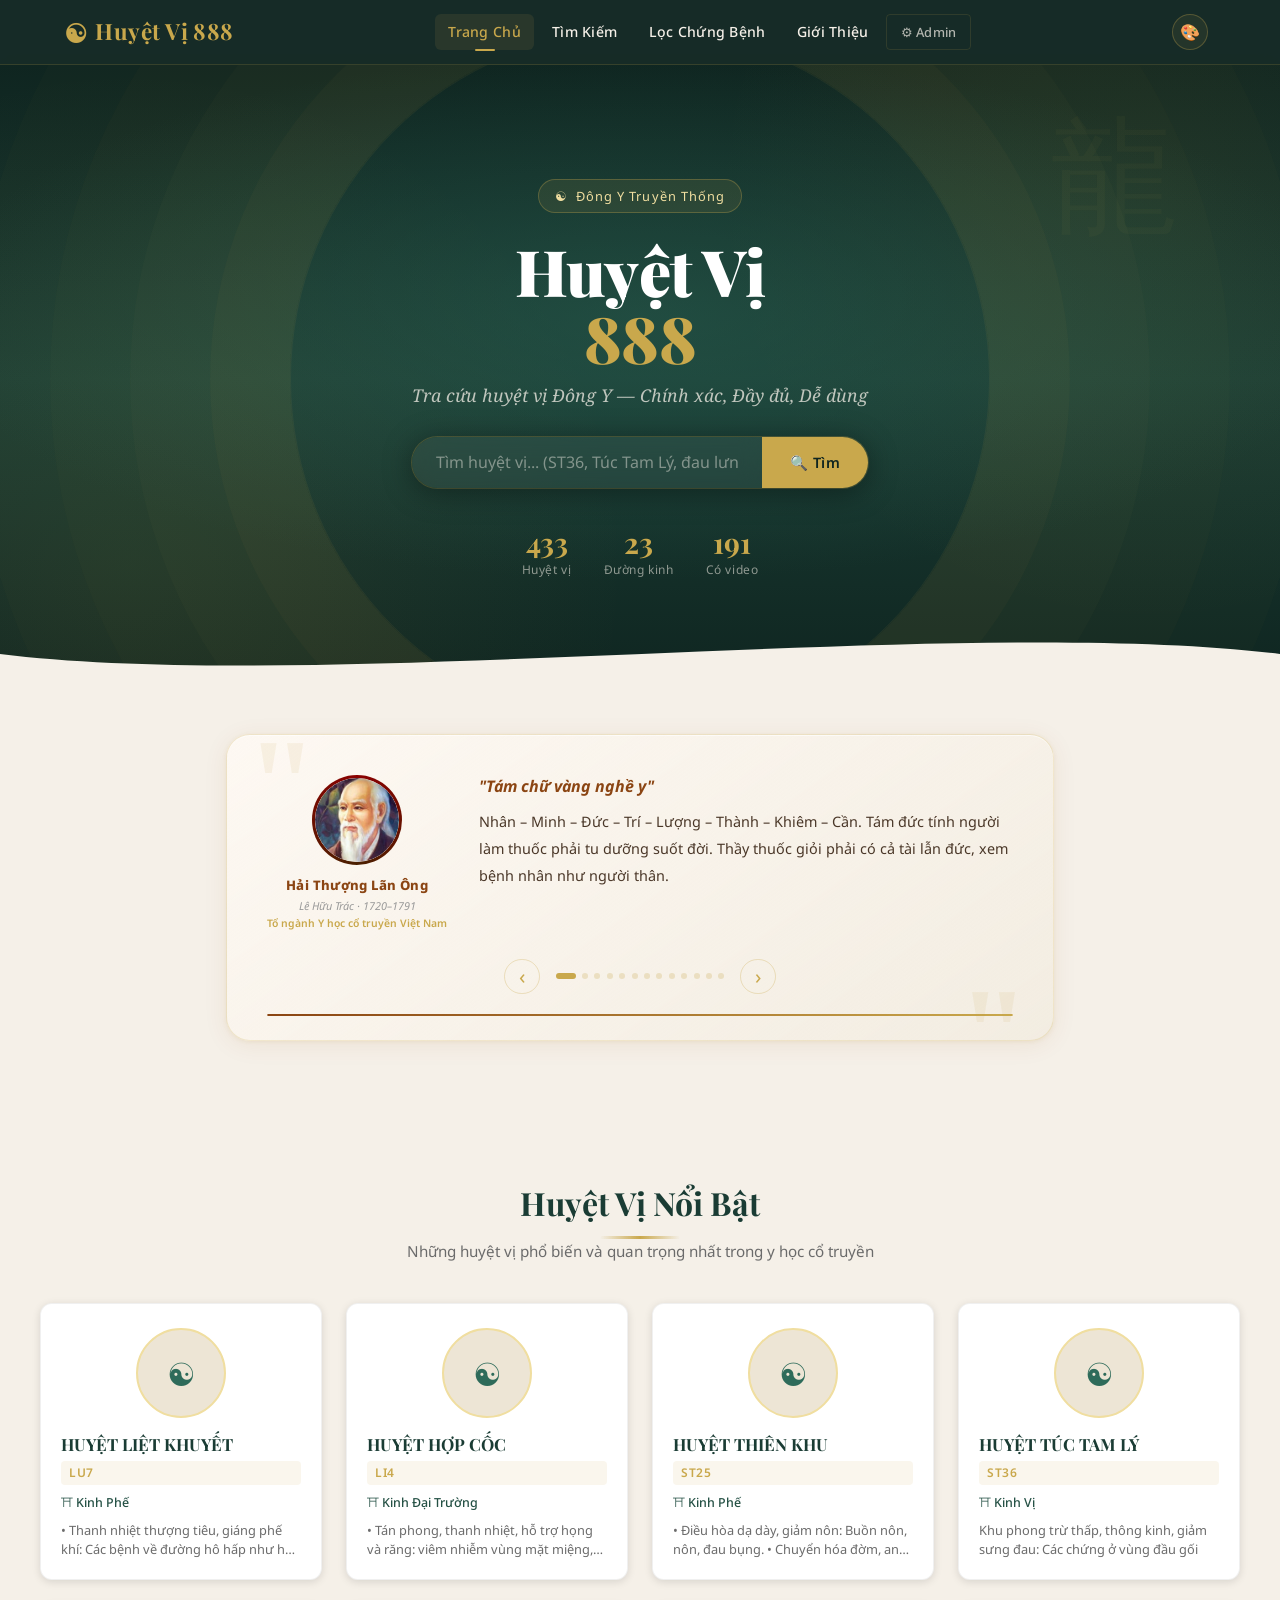
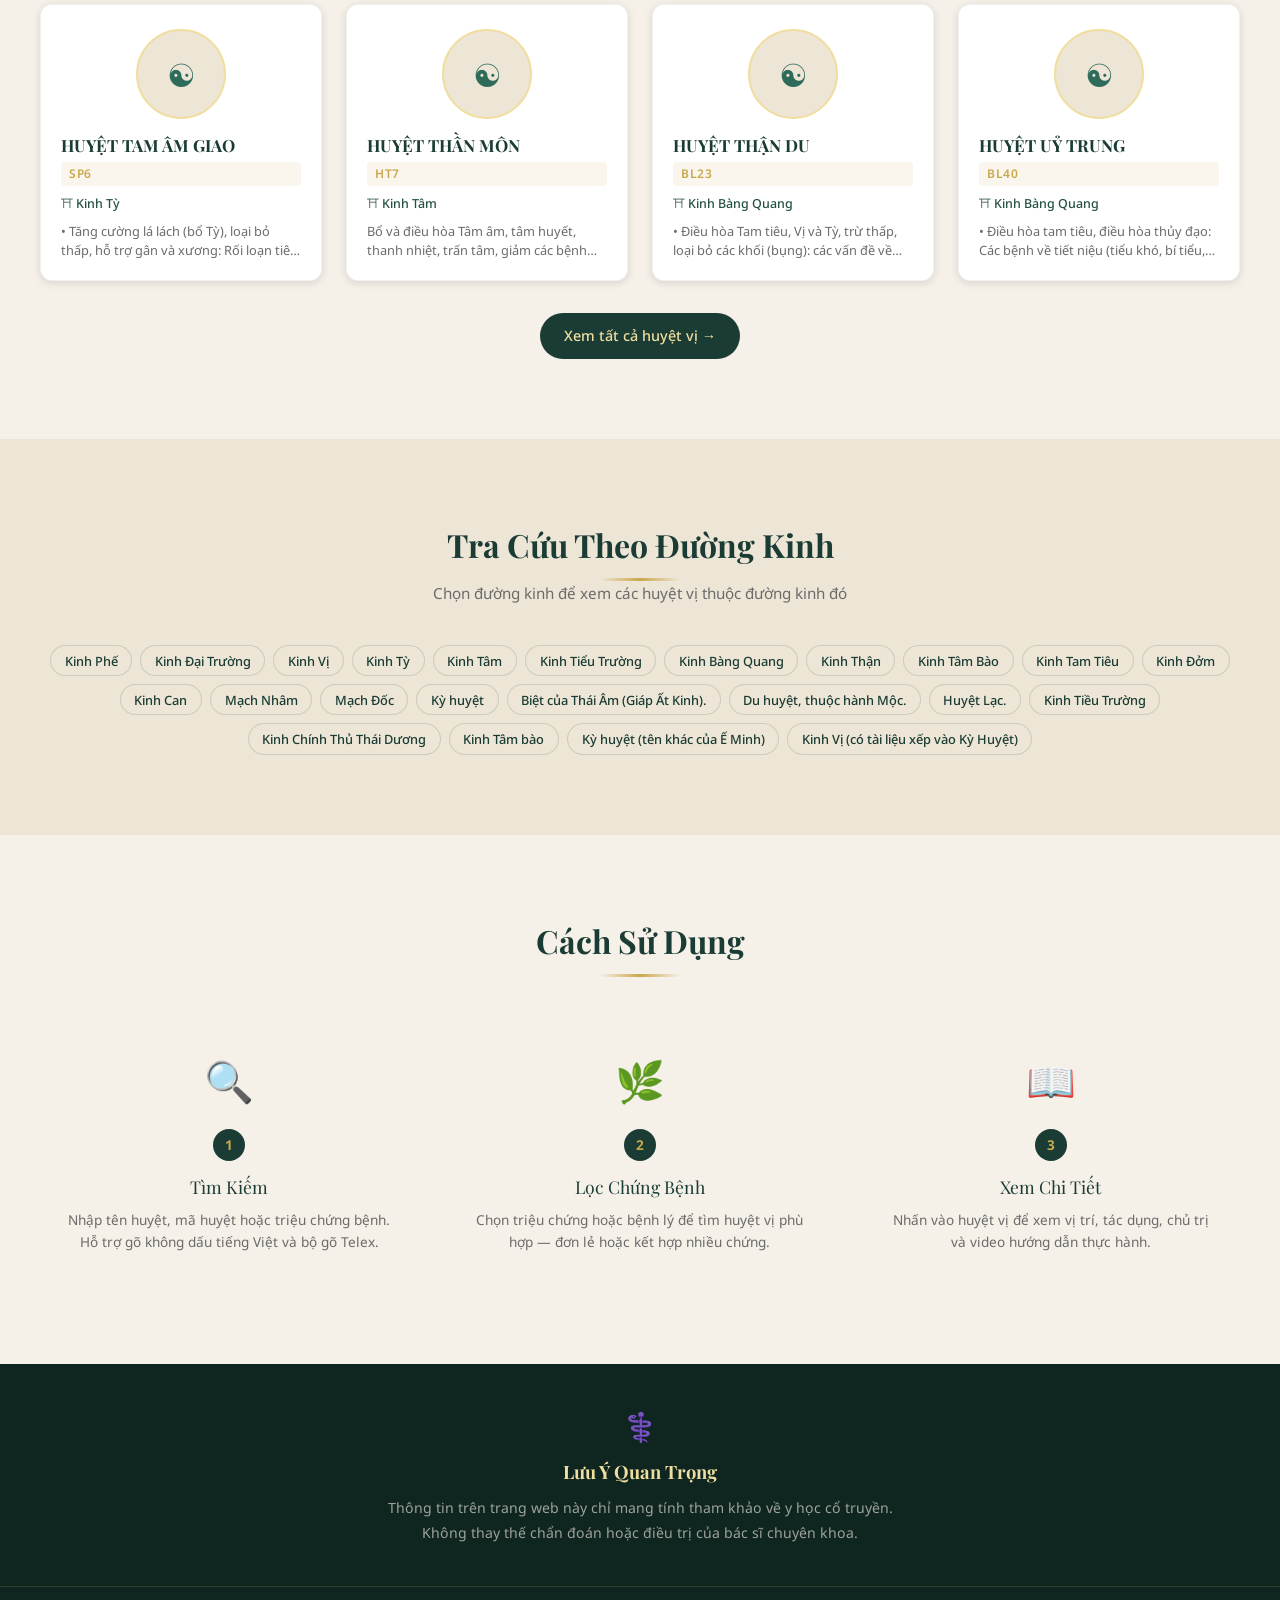
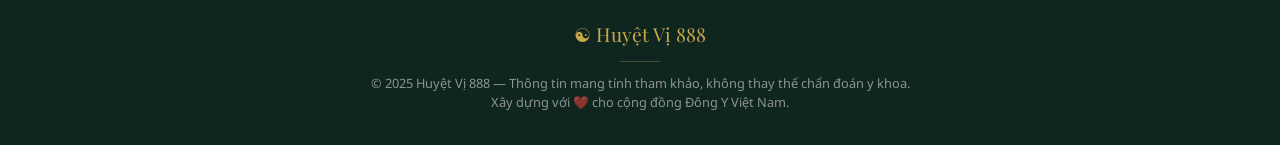
==== index.html @ b97029bf "Add files via upload" ====
<!DOCTYPE html>
<html lang="vi">
<head>
  <meta charset="UTF-8">
  <meta name="viewport" content="width=device-width, initial-scale=1.0">
  <title>Huyệt Vị 888 — Tra cứu huyệt vị Đông Y</title>
  <meta name="description" content="Tra cứu huyệt vị Đông Y chính xác, đầy đủ. Hơn 400 huyệt vị với hình ảnh, vị trí, tác dụng và video hướng dẫn.">
  <link rel="stylesheet" href="assets/css/style.css">
</head>
<body>

<!-- PAGE LOADER -->
<div id="page-loader">
  <div class="loader-symbol">☯</div>
  <div class="loader-text">Huyệt Vị 888</div>
</div>

<!-- NAVBAR -->
<nav id="navbar" role="navigation" aria-label="Điều hướng chính">
  <div class="nav-inner">
    <a href="index.html" class="nav-logo">
      <span class="logo-icon">☯</span>
      Huyệt Vị 888
    </a>
    <div class="nav-links">
      <a href="index.html">Trang Chủ</a>
      <a href="search.html">Tìm Kiếm</a>
      <a href="filter.html">Lọc Chứng Bệnh</a>
      <a href="about.html">Giới Thiệu</a>
      <a href="admin.html" class="nav-admin-link">⚙ Admin</a>
    </div>
    <!-- Theme switcher -->
    <div class="theme-switcher" id="theme-switcher" title="Đổi giao diện">
      <button class="theme-toggle-btn" id="theme-toggle-btn" aria-label="Đổi theme">🎨</button>
      <div class="theme-dropdown" id="theme-dropdown">
        <div class="theme-dropdown-title">Giao Diện</div>
        <button class="theme-opt" data-theme="jade" title="Xanh ngọc (mặc định)">
          <span class="theme-swatch" style="background:#1a3c34"></span> Ngọc Bích
        </button>
        <button class="theme-opt" data-theme="brown" title="Nâu trầm">
          <span class="theme-swatch" style="background:#5c2e0a"></span> Nâu Trầm
        </button>
        <button class="theme-opt" data-theme="red" title="Đỏ son">
          <span class="theme-swatch" style="background:#7a1515"></span> Đỏ Son
        </button>
        <button class="theme-opt" data-theme="ink" title="Đen mực Tàu">
          <span class="theme-swatch" style="background:#1a1a2e"></span> Mực Tàu
        </button>
      </div>
    </div>
    <button class="hamburger" id="hamburger" aria-label="Mở menu">
      <span></span><span></span><span></span>
    </button>
  </div>
</nav>

<!-- MOBILE NAV -->
<div id="mobile-nav" aria-label="Menu di động">
  <a href="index.html">🏠 Trang Chủ</a>
  <a href="search.html">🔍 Tìm Kiếm</a>
  <a href="filter.html">🌿 Lọc Chứng Bệnh</a>
  <a href="about.html">ℹ️ Giới Thiệu</a>
  <a href="admin.html">⚙️ Admin</a>
</div>

<main class="main-content page-content">

  <!-- ══ HERO ══════════════════════════════════════════ -->
  <section class="hero hero-compact" aria-label="Giới thiệu">
    <div class="hero-bg"></div>
    <div class="hero-wave">
      <svg viewBox="0 0 1440 60" preserveAspectRatio="none" fill="none">
        <path d="M0,30 C360,60 1080,0 1440,30 L1440,60 L0,60 Z" fill="var(--cream)"/>
      </svg>
    </div>
    <div class="hero-content hero-content-compact">
      <div class="hero-badge">
        <span>☯</span>
        <span>Đông Y Truyền Thống</span>
      </div>
      <h1 class="hero-title">
        Huyệt Vị <span>888</span>
      </h1>
      <p class="hero-subtitle">
        Tra cứu huyệt vị Đông Y — Chính xác, Đầy đủ, Dễ dùng
      </p>
      <!-- Quick search -->
      <div class="hero-search-wrap" role="search">
        <input type="text" id="hero-search"
          placeholder="Tìm huyệt vị... (ST36, Túc Tam Lý, đau lưng...)"
          aria-label="Tìm kiếm huyệt vị" autocomplete="off">
        <button id="hero-search-btn" aria-label="Tìm kiếm">🔍 Tìm</button>
      </div>
      <!-- Stats -->
      <div class="hero-stats" id="hero-stats">
        <div class="stat-item">
          <div class="stat-number" id="stat-total">—</div>
          <div class="stat-label">Huyệt vị</div>
        </div>
        <div class="stat-item">
          <div class="stat-number" id="stat-meridians">—</div>
          <div class="stat-label">Đường kinh</div>
        </div>
        <div class="stat-item">
          <div class="stat-number" id="stat-video">—</div>
          <div class="stat-label">Có video</div>
        </div>
      </div>
    </div>
  </section>

  <!-- ══ DANH Y SLIDER ══════════════════════════════════ -->
  <section id="danh-y-section" aria-label="Danh ngôn danh y"
           style="background:var(--cream);padding:2.5rem 1.5rem 0;"></section>

  <!-- ══ FEATURED ══════════════════════════════════════ -->
  <section class="home-section" aria-labelledby="featured-title">
    <div class="container">
      <div class="section-header reveal">
        <h2 id="featured-title">Huyệt Vị Nổi Bật</h2>
        <div class="gold-line"></div>
        <p>Những huyệt vị phổ biến và quan trọng nhất trong y học cổ truyền</p>
      </div>
      <div class="featured-grid" id="featured-grid">
        <!-- Filled by JS — FEATURED_COUNT = 8 -->
      </div>
      <div style="text-align:center;margin-top:2rem;" class="reveal">
        <a href="search.html" class="btn-primary">Xem tất cả huyệt vị →</a>
      </div>
    </div>
  </section>

  <!-- ══ MERIDIAN CHIPS ══════════════════════════════ -->
  <section class="home-section alt-bg" aria-labelledby="meridian-title">
    <div class="container">
      <div class="section-header reveal">
        <h2 id="meridian-title">Tra Cứu Theo Đường Kinh</h2>
        <div class="gold-line"></div>
        <p>Chọn đường kinh để xem các huyệt vị thuộc đường kinh đó</p>
      </div>
      <div class="chips-wrap reveal" id="meridian-chips"></div>
    </div>
  </section>

  <!-- ══ HOW TO USE ════════════════════════════════════ -->
  <section class="home-section" aria-labelledby="howto-title">
    <div class="container">
      <div class="section-header reveal">
        <h2 id="howto-title">Cách Sử Dụng</h2>
        <div class="gold-line"></div>
      </div>
      <div class="steps-grid">
        <div class="step-card reveal">
          <span class="step-icon">🔍</span>
          <div class="step-num">1</div>
          <div class="step-title">Tìm Kiếm</div>
          <div class="step-desc">Nhập tên huyệt, mã huyệt hoặc triệu chứng bệnh. Hỗ trợ gõ không dấu tiếng Việt và bộ gõ Telex.</div>
        </div>
        <div class="step-card reveal">
          <span class="step-icon">🌿</span>
          <div class="step-num">2</div>
          <div class="step-title">Lọc Chứng Bệnh</div>
          <div class="step-desc">Chọn triệu chứng hoặc bệnh lý để tìm huyệt vị phù hợp — đơn lẻ hoặc kết hợp nhiều chứng.</div>
        </div>
        <div class="step-card reveal">
          <span class="step-icon">📖</span>
          <div class="step-num">3</div>
          <div class="step-title">Xem Chi Tiết</div>
          <div class="step-desc">Nhấn vào huyệt vị để xem vị trí, tác dụng, chủ trị và video hướng dẫn thực hành.</div>
        </div>
      </div>
    </div>
  </section>

  <!-- ══ DISCLAIMER ════════════════════════════════════ -->
  <section class="home-section dark-bg" style="padding:2.5rem 1.5rem;">
    <div class="container" style="max-width:680px;text-align:center;">
      <div class="reveal">
        <div style="font-size:1.75rem;margin-bottom:0.5rem;">⚕️</div>
        <h2 style="font-family:var(--font-display);color:var(--gold-pale);font-size:1.15rem;margin-bottom:0.6rem;">Lưu Ý Quan Trọng</h2>
        <p style="color:rgba(245,240,232,0.62);font-size:0.88rem;line-height:1.75;">
          Thông tin trên trang web này chỉ mang tính tham khảo về y học cổ truyền.<br>
          Không thay thế chẩn đoán hoặc điều trị của bác sĩ chuyên khoa.
        </p>
      </div>
    </div>
  </section>

</main>

<!-- POPUP THỐN -->
<div class="thon-overlay" id="thon-overlay" onclick="closeThonPopup(event)">
  <div class="thon-modal">
    <div class="thon-modal-header">
      <h3 class="thon-modal-title">📐 Cách xác định thốn</h3>
      <button class="thon-modal-close" onclick="closeThonPopup()" aria-label="Đóng">✕</button>
    </div>
    <div class="thon-modal-body">
      <div class="thon-img-wrap">
        <img id="thon-img" src="images/cach_xac_dinh_thon.png" alt="Cách xác định thốn" class="thon-img"/>
      </div>
    </div>
    <div class="thon-modal-footer">
      <button class="thon-tab-btn active" id="btn-thon" onclick="switchThon('thon')">📏 Xem thốn</button>
      <button class="thon-tab-btn" id="btn-dong-than" onclick="switchThon('dong-than')">🧍 Thân đồng thân</button>
    </div>
  </div>
</div>

<!-- FOOTER -->
<footer>
  <div class="footer-logo">☯ Huyệt Vị 888</div>
  <div class="footer-divider"></div>
  <p class="footer-disclaimer">
    © 2025 Huyệt Vị 888 — Thông tin mang tính tham khảo, không thay thế chẩn đoán y khoa.<br>
    Xây dựng với ❤️ cho cộng đồng Đông Y Việt Nam.
  </p>
</footer>

<button id="back-to-top" title="Lên đầu trang" aria-label="Lên đầu trang">▲</button>
<div id="toast" role="status" aria-live="polite"></div>

<script src="assets/js/data.js"></script>
<script src="assets/js/main.js"></script>
<script>
(function() {
  // ══ CẤU HÌNH ══════════════════════════════════════
  const FEATURED_COUNT = 8; // ← Thay đổi số này để điều chỉnh số huyệt nổi bật

  // ── Stats ─────────────────────────────────────────
  const total     = HUYET_DATA.length;
  const meridians = new Set(HUYET_DATA.map(d => d.duongKinh).filter(Boolean));
  const withVideo = HUYET_DATA.filter(d => d.videoURL && d.videoURL.trim()).length;

  document.getElementById('stat-total').textContent     = total;
  document.getElementById('stat-meridians').textContent = meridians.size;
  document.getElementById('stat-video').textContent     = withVideo;

  // ── Featured ──────────────────────────────────────
  const featuredCodes = ['ST36','LI4','PC6','HT7','GB20','GV20','CV4','SP6',
                         'BL40','BL23','LU7','ST25','KD3','LR3','TE5','GV14'];
  let featured = HUYET_DATA.filter(d => featuredCodes.includes(d.maHuyet));
  if (featured.length < FEATURED_COUNT) {
    const extras = HUYET_DATA.filter(d => !featuredCodes.includes(d.maHuyet))
                              .slice(0, FEATURED_COUNT - featured.length);
    featured = [...featured, ...extras];
  }
  featured = featured.slice(0, FEATURED_COUNT);
  document.getElementById('featured-grid').innerHTML = featured.map(item => buildCardHTML(item)).join('');

  // ── Meridian chips ────────────────────────────────
  const mainMeridians = [
    'Kinh Phế','Kinh Đại Trường','Kinh Vị','Kinh Tỳ','Kinh Tâm',
    'Kinh Tiểu Trường','Kinh Bàng Quang','Kinh Thận','Kinh Tâm Bào',
    'Kinh Tam Tiêu','Kinh Đởm','Kinh Can','Mạch Nhâm','Mạch Đốc','Kỳ huyệt'
  ];
  const allMeridians = [...meridians];
  const ordered = mainMeridians.filter(m => allMeridians.includes(m));
  const others  = allMeridians.filter(m => !mainMeridians.includes(m) && m.trim());
  const chipsWrap = document.getElementById('meridian-chips');
  [...ordered, ...others].forEach(m => {
    const btn = document.createElement('button');
    btn.className = 'chip';
    btn.textContent = m;
    btn.addEventListener('click', () => {
      window.location.href = 'filter.html?duongKinh=' + encodeURIComponent(m);
    });
    chipsWrap.appendChild(btn);
  });

  // ── Hero search ───────────────────────────────────
  const heroSearch = document.getElementById('hero-search');
  const heroBtn    = document.getElementById('hero-search-btn');
  function doSearch() {
    const q = heroSearch.value.trim();
    window.location.href = q ? 'search.html?q=' + encodeURIComponent(q) : 'search.html';
  }
  heroBtn.addEventListener('click', doSearch);
  heroSearch.addEventListener('keydown', e => { if (e.key === 'Enter') doSearch(); });
})();
</script>
</body>
</html>
---- assets/css/style.css ----
/* =====================================================
   HUYỆT VỊ 888 — style.css
   TCM Traditional Chinese Medicine Theme
   ===================================================== */

@import url('https://fonts.googleapis.com/css2?family=Playfair+Display:wght@400;600;700;900&family=Noto+Serif:ital,wght@0,400;0,600;1,400&family=Noto+Sans:wght@300;400;500;600&display=swap');

/* ===== CSS VARIABLES ===== */
:root {
  --jade: #1a3c34;
  --jade-dark: #0f2520;
  --jade-mid: #245044;
  --jade-light: #2e6b5a;
  --gold: #c9a84c;
  --gold-light: #e8c96d;
  --gold-pale: #f0dea0;
  --cream: #f5f0e8;
  --cream-dark: #ede5d5;
  --cream-mid: #e8dfc9;
  --text-dark: #1a1a1a;
  --text-mid: #3d3d3d;
  --text-light: #6b6b6b;
  --white: #ffffff;
  --red-accent: #8b2020;
  --shadow-sm: 0 2px 8px rgba(0,0,0,0.12);
  --shadow-md: 0 4px 20px rgba(0,0,0,0.18);
  --shadow-lg: 0 8px 40px rgba(0,0,0,0.25);
  --shadow-gold: 0 0 20px rgba(201,168,76,0.35);
  --radius: 12px;
  --radius-sm: 6px;
  --radius-lg: 20px;
  --transition: 0.3s ease;
  --font-display: 'Playfair Display', 'Times New Roman', serif;
  --font-serif: 'Noto Serif', Georgia, serif;
  --font-sans: 'Noto Sans', sans-serif;
}

/* ===== RESET & BASE ===== */
*, *::before, *::after { box-sizing: border-box; margin: 0; padding: 0; }

html {
  scroll-behavior: smooth;
  font-size: 16px;
}

body {
  font-family: var(--font-sans);
  background-color: var(--cream);
  color: var(--text-dark);
  line-height: 1.6;
  min-height: 100vh;
  overflow-x: hidden;
}

a { color: inherit; text-decoration: none; }
img { max-width: 100%; display: block; }
ul { list-style: none; }
button { cursor: pointer; border: none; background: none; font-family: inherit; }
input, select { font-family: inherit; }

/* ===== PAGE FADE-IN ===== */
@keyframes fadeInPage {
  from { opacity: 0; transform: translateY(12px); }
  to   { opacity: 1; transform: translateY(0); }
}
.page-content {
  animation: fadeInPage 0.5s ease forwards;
}

/* ===== LOADER ===== */
#page-loader {
  position: fixed; inset: 0;
  background: var(--jade-dark);
  display: flex; flex-direction: column;
  align-items: center; justify-content: center;
  z-index: 9999;
  transition: opacity 0.5s ease, visibility 0.5s ease;
}
#page-loader.hidden { opacity: 0; visibility: hidden; }

.loader-symbol {
  font-size: 3rem;
  color: var(--gold);
  animation: spin 2s linear infinite;
}
.loader-text {
  margin-top: 1rem;
  font-family: var(--font-display);
  color: var(--gold-pale);
  font-size: 1.1rem;
  letter-spacing: 0.1em;
}
@keyframes spin { to { transform: rotate(360deg); } }

/* ===== NAVIGATION ===== */
#navbar {
  position: fixed; top: 0; left: 0; right: 0;
  z-index: 1000;
  background: rgba(15, 37, 32, 0.97);
  backdrop-filter: blur(10px);
  border-bottom: 1px solid rgba(201, 168, 76, 0.2);
  transition: box-shadow var(--transition);
}
#navbar.scrolled {
  box-shadow: 0 2px 20px rgba(0,0,0,0.4);
  border-bottom-color: rgba(201,168,76,0.4);
}

.nav-inner {
  max-width: 1200px;
  margin: 0 auto;
  padding: 0 1.5rem;
  height: 64px;
  display: flex;
  align-items: center;
  justify-content: space-between;
}

.nav-logo {
  display: flex; align-items: center; gap: 0.5rem;
  font-family: var(--font-display);
  font-size: 1.4rem;
  font-weight: 700;
  color: var(--gold);
  letter-spacing: 0.02em;
  white-space: nowrap;
}
.nav-logo .logo-icon {
  font-size: 1.6rem;
  animation: gentlePulse 3s ease-in-out infinite;
}
@keyframes gentlePulse {
  0%, 100% { transform: scale(1); opacity: 1; }
  50% { transform: scale(1.08); opacity: 0.85; }
}

.nav-links {
  display: flex; align-items: center; gap: 0.25rem;
}
.nav-links a {
  color: var(--cream);
  font-size: 0.88rem;
  font-weight: 500;
  padding: 0.4rem 0.85rem;
  border-radius: var(--radius-sm);
  transition: all var(--transition);
  letter-spacing: 0.02em;
  position: relative;
}
.nav-links a:hover, .nav-links a.active {
  color: var(--gold);
  background: rgba(201,168,76,0.1);
}
.nav-links a.active::after {
  content: '';
  position: absolute;
  bottom: -1px; left: 50%; transform: translateX(-50%);
  width: 20px; height: 2px;
  background: var(--gold);
  border-radius: 2px;
}

/* Hamburger */
.hamburger {
  display: none;
  flex-direction: column;
  gap: 5px;
  padding: 6px;
  cursor: pointer;
  border-radius: var(--radius-sm);
  transition: background var(--transition);
}
.hamburger:hover { background: rgba(201,168,76,0.1); }
.hamburger span {
  display: block;
  width: 24px; height: 2px;
  background: var(--cream);
  border-radius: 2px;
  transition: all 0.3s ease;
}
.hamburger.open span:nth-child(1) { transform: rotate(45deg) translate(5px, 5px); }
.hamburger.open span:nth-child(2) { opacity: 0; }
.hamburger.open span:nth-child(3) { transform: rotate(-45deg) translate(5px, -5px); }

/* Mobile nav */
#mobile-nav {
  display: none;
  position: fixed; top: 64px; left: 0; right: 0;
  background: var(--jade-dark);
  border-bottom: 1px solid rgba(201,168,76,0.2);
  z-index: 999;
  padding: 1rem 1.5rem;
  flex-direction: column; gap: 0.25rem;
}
#mobile-nav.open { display: flex; }
#mobile-nav a {
  color: var(--cream);
  font-size: 1rem;
  padding: 0.65rem 0.75rem;
  border-radius: var(--radius-sm);
  transition: all var(--transition);
}
#mobile-nav a:hover, #mobile-nav a.active { color: var(--gold); background: rgba(201,168,76,0.1); }

/* ===== MAIN CONTENT OFFSET ===== */
.main-content { padding-top: 64px; min-height: calc(100vh - 64px); }

/* ===== FOOTER ===== */
footer {
  background: var(--jade-dark);
  color: var(--cream-dark);
  text-align: center;
  padding: 2rem 1.5rem;
  border-top: 1px solid rgba(201,168,76,0.2);
}
footer .footer-logo {
  font-family: var(--font-display);
  color: var(--gold);
  font-size: 1.2rem;
  margin-bottom: 0.5rem;
}
footer .footer-disclaimer {
  font-size: 0.8rem;
  color: rgba(245,240,232,0.55);
  max-width: 600px;
  margin: 0.5rem auto 0;
  line-height: 1.5;
}
footer .footer-divider {
  width: 40px; height: 1px;
  background: rgba(201,168,76,0.3);
  margin: 0.75rem auto;
}

/* ===== BACK TO TOP ===== */
#back-to-top {
  position: fixed;
  bottom: 2rem; right: 2rem;
  width: 44px; height: 44px;
  background: var(--jade);
  border: 1px solid rgba(201,168,76,0.4);
  color: var(--gold);
  border-radius: 50%;
  font-size: 1.1rem;
  display: flex; align-items: center; justify-content: center;
  cursor: pointer;
  z-index: 500;
  opacity: 0; visibility: hidden;
  transition: all var(--transition);
  box-shadow: var(--shadow-md);
}
#back-to-top.visible { opacity: 1; visibility: visible; }
#back-to-top:hover { background: var(--jade-light); transform: translateY(-2px); }

/* ===== TOAST ===== */
#toast {
  position: fixed;
  bottom: 5rem; right: 2rem;
  background: var(--jade);
  color: var(--gold-pale);
  padding: 0.65rem 1.25rem;
  border-radius: var(--radius-sm);
  border: 1px solid rgba(201,168,76,0.35);
  font-size: 0.85rem;
  z-index: 2000;
  opacity: 0; visibility: hidden;
  transform: translateY(10px);
  transition: all 0.3s ease;
  box-shadow: var(--shadow-md);
}
#toast.show { opacity: 1; visibility: visible; transform: translateY(0); }

/* ===== COMMON SECTION STYLES ===== */
.section-header {
  text-align: center;
  margin-bottom: 2.5rem;
}
.section-header h2 {
  font-family: var(--font-display);
  font-size: clamp(1.5rem, 3vw, 2rem);
  color: var(--jade);
  margin-bottom: 0.5rem;
}
.section-header p {
  color: var(--text-light);
  font-size: 0.95rem;
}
.gold-line {
  width: 60px; height: 2px;
  background: linear-gradient(90deg, transparent, var(--gold), transparent);
  margin: 0.75rem auto;
}

/* ===== HERO (INDEX) ===== */
.hero {
  position: relative;
  min-height: 92vh;
  display: flex; align-items: center; justify-content: center;
  overflow: hidden;
  background: var(--jade-dark);
}

/* TCM CSS Art background */
.hero-bg {
  position: absolute; inset: 0;
  background:
    radial-gradient(ellipse 80% 60% at 50% 40%, rgba(46,107,90,0.4) 0%, transparent 70%),
    radial-gradient(circle at 10% 80%, rgba(201,168,76,0.08) 0%, transparent 40%),
    radial-gradient(circle at 90% 20%, rgba(201,168,76,0.06) 0%, transparent 35%),
    linear-gradient(180deg, #0f2520 0%, #1a3c34 50%, #0f2520 100%);
  overflow: hidden;
}

/* Lotus decorative rings */
.hero-bg::before {
  content: '';
  position: absolute;
  top: 50%; left: 50%;
  transform: translate(-50%, -50%);
  width: 700px; height: 700px;
  border-radius: 50%;
  border: 1px solid rgba(201,168,76,0.08);
  box-shadow:
    0 0 0 80px rgba(201,168,76,0.03),
    0 0 0 160px rgba(201,168,76,0.025),
    0 0 0 240px rgba(201,168,76,0.02),
    0 0 0 320px rgba(201,168,76,0.015);
}
.hero-bg::after {
  content: '龍';
  position: absolute;
  top: 8%; right: 8%;
  font-size: 8rem;
  color: rgba(201,168,76,0.04);
  font-family: serif;
  line-height: 1;
  pointer-events: none;
  user-select: none;
}

/* Wave pattern at bottom */
.hero-wave {
  position: absolute;
  bottom: 0; left: 0; right: 0;
  height: 80px;
  overflow: hidden;
}
.hero-wave svg { width: 100%; height: 100%; }

.hero-content {
  position: relative; z-index: 2;
  text-align: center;
  padding: 3rem 1.5rem;
  max-width: 800px;
  margin: 0 auto;
}

.hero-badge {
  display: inline-flex; align-items: center; gap: 0.5rem;
  background: rgba(201,168,76,0.1);
  border: 1px solid rgba(201,168,76,0.3);
  color: var(--gold-pale);
  padding: 0.35rem 1rem;
  border-radius: 100px;
  font-size: 0.8rem;
  letter-spacing: 0.08em;
  margin-bottom: 1.5rem;
  font-family: var(--font-sans);
}

.hero-title {
  font-family: var(--font-display);
  font-size: clamp(2.8rem, 7vw, 5.5rem);
  font-weight: 900;
  color: var(--white);
  line-height: 1.05;
  letter-spacing: -0.01em;
  margin-bottom: 1rem;
}
.hero-title span {
  color: var(--gold);
  display: block;
}

.hero-subtitle {
  font-family: var(--font-serif);
  font-size: clamp(1rem, 2.5vw, 1.3rem);
  color: rgba(245,240,232,0.75);
  margin-bottom: 2.5rem;
  line-height: 1.6;
  font-style: italic;
}

/* Hero Search */
.hero-search-wrap {
  display: flex;
  gap: 0;
  max-width: 560px;
  margin: 0 auto 2.5rem;
  border-radius: 100px;
  overflow: hidden;
  box-shadow: 0 4px 30px rgba(0,0,0,0.4), 0 0 0 1px rgba(201,168,76,0.3);
}
.hero-search-wrap input {
  flex: 1;
  padding: 0.9rem 1.5rem;
  border: none;
  background: rgba(255,255,255,0.05);
  color: var(--white);
  font-size: 1rem;
  outline: none;
  backdrop-filter: blur(10px);
}
.hero-search-wrap input::placeholder { color: rgba(245,240,232,0.45); }
.hero-search-wrap button {
  padding: 0.9rem 1.75rem;
  background: var(--gold);
  color: var(--jade-dark);
  font-weight: 600;
  font-size: 0.9rem;
  transition: background var(--transition);
  letter-spacing: 0.03em;
}
.hero-search-wrap button:hover { background: var(--gold-light); }

/* Stats bar */
.hero-stats {
  display: flex;
  justify-content: center;
  gap: 2rem;
  flex-wrap: wrap;
}
.stat-item {
  text-align: center;
}
.stat-number {
  font-family: var(--font-display);
  font-size: 1.8rem;
  font-weight: 700;
  color: var(--gold);
  line-height: 1;
}
.stat-label {
  font-size: 0.75rem;
  color: rgba(245,240,232,0.55);
  letter-spacing: 0.05em;
  margin-top: 0.2rem;
}

/* ===== HOME SECTIONS ===== */
.home-section {
  padding: 5rem 1.5rem;
}
.home-section.alt-bg {
  background: var(--cream-dark);
}
.home-section.dark-bg {
  background: var(--jade-dark);
  color: var(--cream);
}

.container {
  max-width: 1200px;
  margin: 0 auto;
}

/* Featured grid */
.featured-grid {
  display: grid;
  grid-template-columns: repeat(auto-fill, minmax(280px, 1fr));
  gap: 1.5rem;
}

/* Acupoint Card */
.acupoint-card {
  background: var(--white);
  border-radius: var(--radius);
  overflow: hidden;
  box-shadow: var(--shadow-sm);
  border: 1px solid rgba(0,0,0,0.06);
  transition: transform var(--transition), box-shadow var(--transition);
  cursor: pointer;
  display: flex;
  flex-direction: column;
}
.acupoint-card:hover {
  transform: translateY(-4px);
  box-shadow: var(--shadow-md);
}

.card-image-wrap {
  display: flex;
  justify-content: center;
  padding: 1.5rem 1.5rem 0;
}
.card-image-circle {
  width: 90px; height: 90px;
  border-radius: 50%;
  overflow: hidden;
  border: 2px solid var(--gold-pale);
  background: var(--cream-dark);
  display: flex; align-items: center; justify-content: center;
  flex-shrink: 0;
}
.card-image-circle img {
  width: 100%; height: 100%;
  object-fit: cover;
}
.card-image-placeholder {
  font-size: 2rem;
  color: var(--jade-light);
}

.card-body {
  padding: 1rem 1.25rem 1.25rem;
  flex: 1;
  display: flex;
  flex-direction: column;
}
.card-name {
  font-family: var(--font-display);
  font-size: 1.05rem;
  font-weight: 700;
  color: var(--jade);
  margin-bottom: 0.3rem;
  line-height: 1.3;
}
.card-code {
  font-size: 0.75rem;
  font-weight: 600;
  color: var(--gold);
  letter-spacing: 0.05em;
  text-transform: uppercase;
  background: rgba(201,168,76,0.1);
  display: inline-block;
  padding: 0.15rem 0.5rem;
  border-radius: 4px;
  margin-bottom: 0.5rem;
}
.card-meridian {
  font-size: 0.78rem;
  color: var(--jade-mid);
  font-weight: 500;
  margin-bottom: 0.5rem;
}
.card-excerpt {
  font-size: 0.8rem;
  color: var(--text-light);
  line-height: 1.5;
  display: -webkit-box;
  -webkit-line-clamp: 2;
  -webkit-box-orient: vertical;
  overflow: hidden;
  flex: 1;
}

/* Meridian chips */
.chips-wrap {
  display: flex;
  flex-wrap: wrap;
  gap: 0.5rem;
  justify-content: center;
}
.chip {
  background: var(--cream-dark);
  border: 1px solid rgba(26,60,52,0.15);
  color: var(--jade);
  padding: 0.35rem 0.85rem;
  border-radius: 100px;
  font-size: 0.8rem;
  font-weight: 500;
  cursor: pointer;
  transition: all var(--transition);
  white-space: nowrap;
}
.chip:hover, .chip.active {
  background: var(--jade);
  color: var(--gold-pale);
  border-color: var(--jade);
}
.chip.active {
  padding-right: 0.5rem;
}
.chip .chip-remove {
  display: inline-flex;
  align-items: center;
  justify-content: center;
  width: 16px; height: 16px;
  border-radius: 50%;
  background: rgba(245,240,232,0.2);
  margin-left: 0.25rem;
  font-size: 0.7rem;
  vertical-align: middle;
  transition: background var(--transition);
}
.chip.active .chip-remove:hover { background: rgba(245,240,232,0.4); }

/* How-to steps */
.steps-grid {
  display: grid;
  grid-template-columns: repeat(auto-fit, minmax(220px, 1fr));
  gap: 2rem;
  text-align: center;
}
.step-card {
  padding: 2rem 1.5rem;
}
.step-icon {
  font-size: 2.5rem;
  margin-bottom: 1rem;
  display: block;
}
.step-num {
  display: inline-flex; align-items: center; justify-content: center;
  width: 32px; height: 32px;
  background: var(--jade);
  color: var(--gold);
  border-radius: 50%;
  font-size: 0.85rem;
  font-weight: 700;
  margin-bottom: 0.75rem;
}
.step-title {
  font-family: var(--font-display);
  font-size: 1.1rem;
  color: var(--jade);
  margin-bottom: 0.5rem;
}
.step-desc {
  font-size: 0.85rem;
  color: var(--text-light);
  line-height: 1.6;
}

/* ===== PAGE BANNER ===== */
.page-banner {
  background: linear-gradient(135deg, var(--jade-dark) 0%, var(--jade) 100%);
  padding: 3.5rem 1.5rem 3rem;
  text-align: center;
  position: relative;
  overflow: hidden;
}
.page-banner::before {
  content: '';
  position: absolute; inset: 0;
  background: radial-gradient(ellipse 60% 80% at 50% 50%, rgba(201,168,76,0.08) 0%, transparent 70%);
}
.page-banner::after {
  content: '東';
  position: absolute;
  right: 5%; top: 50%;
  transform: translateY(-50%);
  font-size: 10rem;
  color: rgba(201,168,76,0.04);
  font-family: serif;
  line-height: 1;
  pointer-events: none;
}
.page-banner h1 {
  position: relative; z-index: 1;
  font-family: var(--font-display);
  font-size: clamp(1.8rem, 4vw, 2.8rem);
  color: var(--white);
  margin-bottom: 0.5rem;
}
.page-banner p {
  position: relative; z-index: 1;
  color: rgba(245,240,232,0.65);
  font-size: 0.95rem;
  font-style: italic;
}
.page-banner .gold-accent {
  color: var(--gold);
}

/* ===== BREADCRUMB ===== */
.breadcrumb {
  display: flex; align-items: center; gap: 0.4rem;
  flex-wrap: wrap;
  font-size: 0.82rem;
  color: var(--text-light);
  margin-bottom: 1.5rem;
}
.breadcrumb a { color: var(--jade); transition: color var(--transition); }
.breadcrumb a:hover { color: var(--gold); }
.breadcrumb .sep { color: var(--gold); }

/* ===== SEARCH PAGE ===== */
.search-section {
  padding: 2.5rem 1.5rem;
}

.search-box-wrap {
  position: relative;
  max-width: 640px;
  margin: 0 auto 1.5rem;
}
.search-box-wrap .search-icon {
  position: absolute;
  left: 1.2rem; top: 50%;
  transform: translateY(-50%);
  color: var(--jade-mid);
  font-size: 1.1rem;
  pointer-events: none;
}
.search-input {
  width: 100%;
  padding: 0.9rem 3rem 0.9rem 3.2rem;
  border: 2px solid rgba(26,60,52,0.15);
  border-radius: 100px;
  font-size: 1rem;
  background: var(--white);
  color: var(--text-dark);
  outline: none;
  transition: border-color var(--transition), box-shadow var(--transition);
}
.search-input:focus {
  border-color: var(--jade-mid);
  box-shadow: 0 0 0 3px rgba(26,60,52,0.1);
}
.search-clear {
  position: absolute;
  right: 1.2rem; top: 50%;
  transform: translateY(-50%);
  color: var(--text-light);
  font-size: 1rem;
  padding: 0.25rem;
  border-radius: 50%;
  transition: all var(--transition);
  display: none;
}
.search-clear.visible { display: flex; }
.search-clear:hover { color: var(--jade); background: rgba(26,60,52,0.08); }

.search-meta {
  max-width: 640px;
  margin: 0 auto 1rem;
  display: flex;
  align-items: center;
  justify-content: space-between;
  flex-wrap: wrap;
  gap: 0.5rem;
}
.result-count {
  font-size: 0.85rem;
  color: var(--text-light);
}
.result-count strong { color: var(--jade); }

.sort-select {
  padding: 0.35rem 0.8rem;
  border: 1px solid rgba(26,60,52,0.15);
  border-radius: var(--radius-sm);
  background: var(--white);
  font-size: 0.82rem;
  color: var(--text-dark);
  outline: none;
  cursor: pointer;
}

/* Results grid */
.results-grid {
  display: grid;
  grid-template-columns: repeat(auto-fill, minmax(260px, 1fr));
  gap: 1.25rem;
  max-width: 1200px;
  margin: 0 auto;
}
.results-list {
  display: flex;
  flex-direction: column;
  gap: 0.75rem;
  max-width: 1200px;
  margin: 0 auto;
}

/* Empty state */
.empty-state {
  text-align: center;
  padding: 4rem 1.5rem;
  color: var(--text-light);
}
.empty-state .empty-icon {
  font-size: 3.5rem;
  margin-bottom: 1rem;
  opacity: 0.5;
}
.empty-state h3 {
  font-family: var(--font-display);
  font-size: 1.3rem;
  color: var(--text-mid);
  margin-bottom: 0.5rem;
}
.empty-state p { font-size: 0.9rem; }

/* ===== FILTER PAGE ===== */
.filter-section {
  padding: 2rem 1.5rem;
  max-width: 1200px;
  margin: 0 auto;
}

.filter-sidebar {
  background: var(--white);
  border-radius: var(--radius);
  padding: 1.5rem;
  margin-bottom: 2rem;
  border: 1px solid rgba(26,60,52,0.08);
  box-shadow: var(--shadow-sm);
}
.filter-sidebar h3 {
  font-family: var(--font-display);
  font-size: 1rem;
  color: var(--jade);
  margin-bottom: 1rem;
  padding-bottom: 0.5rem;
  border-bottom: 1px solid rgba(26,60,52,0.1);
}

.filter-category {
  margin-bottom: 1.25rem;
}
.filter-cat-title {
  font-size: 0.78rem;
  font-weight: 600;
  text-transform: uppercase;
  letter-spacing: 0.06em;
  color: var(--text-light);
  margin-bottom: 0.5rem;
}

.active-filters {
  display: flex;
  flex-wrap: wrap;
  gap: 0.5rem;
  margin-bottom: 1rem;
  min-height: 32px;
  align-items: center;
}
.active-filters-label {
  font-size: 0.82rem;
  color: var(--text-light);
  flex-shrink: 0;
}
.clear-all-btn {
  background: none;
  border: 1px solid rgba(139,32,32,0.3);
  color: var(--red-accent);
  font-size: 0.78rem;
  padding: 0.25rem 0.65rem;
  border-radius: var(--radius-sm);
  cursor: pointer;
  transition: all var(--transition);
  white-space: nowrap;
}
.clear-all-btn:hover {
  background: rgba(139,32,32,0.08);
}

/* ===== DETAIL PAGE ===== */
.detail-section {
  padding: 2rem 1.5rem;
  max-width: 1200px;
  margin: 0 auto;
}

.detail-layout {
  display: grid;
  grid-template-columns: 280px 1fr;
  gap: 2.5rem;
  margin-bottom: 3rem;
}

/* Image column */
.detail-image-col {
  display: flex;
  flex-direction: column;
  align-items: center;
  gap: 1.25rem;
}

/* Glowing circle */
.detail-img-circle {
  width: 240px; height: 240px;
  border-radius: 50%;
  overflow: hidden;
  border: 3px solid var(--gold);
  cursor: pointer;
  position: relative;
  animation: goldGlow 3s ease-in-out infinite;
  flex-shrink: 0;
}
@keyframes goldGlow {
  0%, 100% { box-shadow: 0 0 15px rgba(201,168,76,0.3), 0 0 30px rgba(201,168,76,0.15); }
  50%       { box-shadow: 0 0 25px rgba(201,168,76,0.5), 0 0 50px rgba(201,168,76,0.25); }
}
.detail-img-circle img {
  width: 100%; height: 100%;
  object-fit: cover;
  transition: transform 0.5s ease;
}
.detail-img-circle:hover img { transform: scale(1.05); }
.detail-img-circle .img-hover-hint {
  position: absolute; inset: 0;
  background: rgba(15,37,32,0.55);
  display: flex; align-items: center; justify-content: center;
  color: var(--gold-pale);
  font-size: 0.85rem;
  opacity: 0;
  transition: opacity var(--transition);
  border-radius: 50%;
}
.detail-img-circle:hover .img-hover-hint { opacity: 1; }

/* Badges */
.badge-row {
  display: flex;
  flex-wrap: wrap;
  gap: 0.5rem;
  justify-content: center;
}
.badge {
  display: inline-flex; align-items: center; gap: 0.3rem;
  padding: 0.35rem 0.85rem;
  border-radius: 100px;
  font-size: 0.78rem;
  font-weight: 600;
  letter-spacing: 0.03em;
}
.badge-code {
  background: rgba(201,168,76,0.15);
  color: var(--jade);
  border: 1px solid rgba(201,168,76,0.4);
}
.badge-meridian {
  background: var(--jade);
  color: var(--gold-pale);
}
.copy-btn {
  display: inline-flex; align-items: center;
  padding: 0.2rem 0.4rem;
  border-radius: 4px;
  color: var(--jade-mid);
  font-size: 0.75rem;
  transition: all var(--transition);
  cursor: pointer;
}
.copy-btn:hover {
  background: rgba(26,60,52,0.1);
  color: var(--jade);
}

/* Info column */
.detail-info-col {}

.detail-title {
  font-family: var(--font-display);
  font-size: clamp(1.8rem, 4vw, 2.5rem);
  font-weight: 900;
  color: var(--jade);
  line-height: 1.2;
  margin-bottom: 0.25rem;
}

/* Info cards */
.info-card {
  background: var(--white);
  border-radius: var(--radius);
  padding: 1.25rem 1.5rem;
  margin-bottom: 1rem;
  border: 1px solid rgba(26,60,52,0.08);
  box-shadow: var(--shadow-sm);
}
.info-card-header {
  display: flex; align-items: center; gap: 0.5rem;
  margin-bottom: 0.75rem;
}
.info-card-icon { font-size: 1.1rem; }
.info-card-title {
  font-weight: 600;
  font-size: 0.9rem;
  color: var(--jade);
  letter-spacing: 0.02em;
}
.info-card-body {
  font-size: 0.9rem;
  color: var(--text-mid);
  line-height: 1.7;
}
.info-card-body ul {
  list-style: none;
  padding: 0;
}
.info-card-body ul li {
  padding: 0.25rem 0 0.25rem 1.2rem;
  position: relative;
}
.info-card-body ul li::before {
  content: '•';
  color: var(--gold);
  position: absolute;
  left: 0;
}

/* Video section */
.video-section {
  background: var(--jade-dark);
  border-radius: var(--radius);
  padding: 1.5rem;
  margin-bottom: 2.5rem;
}
.video-section h3 {
  font-family: var(--font-display);
  color: var(--gold-pale);
  font-size: 1.1rem;
  margin-bottom: 1rem;
  display: flex; align-items: center; gap: 0.5rem;
}
.video-wrapper {
  position: relative;
  padding-bottom: 56.25%;
  height: 0;
  overflow: hidden;
  border-radius: var(--radius-sm);
  background: #000;
}
.video-wrapper iframe {
  position: absolute; top: 0; left: 0;
  width: 100%; height: 100%;
  border: none;
}
.video-placeholder {
  display: flex; flex-direction: column;
  align-items: center; justify-content: center;
  min-height: 180px;
  background: rgba(255,255,255,0.03);
  border-radius: var(--radius-sm);
  border: 1px dashed rgba(201,168,76,0.2);
  color: rgba(245,240,232,0.4);
  gap: 0.5rem;
  font-size: 0.85rem;
}
.video-placeholder .vid-icon { font-size: 2rem; }

/* Related section */
.related-section {
  margin-top: 2.5rem;
}
.related-section h3 {
  font-family: var(--font-display);
  font-size: 1.2rem;
  color: var(--jade);
  margin-bottom: 1rem;
  display: flex; align-items: center; gap: 0.5rem;
}
.related-grid {
  display: grid;
  grid-template-columns: repeat(auto-fill, minmax(220px, 1fr));
  gap: 1rem;
}
.related-card {
  display: flex; align-items: center; gap: 0.75rem;
  background: var(--white);
  border-radius: var(--radius-sm);
  padding: 0.75rem;
  border: 1px solid rgba(26,60,52,0.08);
  cursor: pointer;
  transition: all var(--transition);
}
.related-card:hover {
  border-color: rgba(201,168,76,0.4);
  box-shadow: var(--shadow-sm);
  transform: translateY(-2px);
}
.related-img {
  width: 50px; height: 50px;
  border-radius: 50%;
  overflow: hidden;
  border: 1px solid var(--gold-pale);
  background: var(--cream-dark);
  display: flex; align-items: center; justify-content: center;
  flex-shrink: 0;
}
.related-img img { width: 100%; height: 100%; object-fit: cover; }
.related-name {
  font-weight: 600;
  font-size: 0.85rem;
  color: var(--jade);
}
.related-code {
  font-size: 0.75rem;
  color: var(--gold);
}

/* Back button */
.back-btn {
  display: inline-flex; align-items: center; gap: 0.4rem;
  color: var(--jade);
  font-size: 0.85rem;
  font-weight: 500;
  padding: 0.4rem 0.75rem;
  border-radius: var(--radius-sm);
  border: 1px solid rgba(26,60,52,0.15);
  transition: all var(--transition);
  margin-bottom: 1rem;
}
.back-btn:hover {
  background: rgba(26,60,52,0.06);
  border-color: var(--jade-mid);
}

/* ===== LIGHTBOX ===== */
#lightbox {
  position: fixed; inset: 0;
  background: rgba(0,0,0,0.92);
  z-index: 10000;
  display: flex; align-items: center; justify-content: center;
  opacity: 0; visibility: hidden;
  transition: all 0.3s ease;
  cursor: pointer;
}
#lightbox.open { opacity: 1; visibility: visible; }
#lightbox img {
  max-width: 90vw;
  max-height: 85vh;
  object-fit: contain;
  border-radius: var(--radius-sm);
  box-shadow: 0 8px 60px rgba(0,0,0,0.8);
  cursor: default;
}
.lightbox-close {
  position: absolute;
  top: 1.5rem; right: 1.5rem;
  width: 42px; height: 42px;
  border-radius: 50%;
  background: rgba(255,255,255,0.1);
  color: var(--white);
  font-size: 1.3rem;
  display: flex; align-items: center; justify-content: center;
  cursor: pointer;
  transition: background var(--transition);
}
.lightbox-close:hover { background: rgba(255,255,255,0.2); }

/* ===== ABOUT PAGE ===== */
.about-section {
  padding: 4rem 1.5rem;
  max-width: 900px;
  margin: 0 auto;
}
.about-section h2 {
  font-family: var(--font-display);
  font-size: 1.6rem;
  color: var(--jade);
  margin-bottom: 1rem;
}
.about-section p {
  font-size: 0.95rem;
  color: var(--text-mid);
  line-height: 1.8;
  margin-bottom: 1rem;
}
.about-highlight-box {
  background: var(--jade-dark);
  border-left: 3px solid var(--gold);
  border-radius: 0 var(--radius-sm) var(--radius-sm) 0;
  padding: 1.25rem 1.5rem;
  margin: 1.5rem 0;
  color: var(--cream);
  font-style: italic;
  font-family: var(--font-serif);
  font-size: 1rem;
  line-height: 1.7;
}
.about-card {
  background: var(--white);
  border-radius: var(--radius);
  padding: 1.5rem;
  margin-bottom: 1rem;
  border: 1px solid rgba(26,60,52,0.08);
  box-shadow: var(--shadow-sm);
}
.about-card h3 {
  font-family: var(--font-display);
  font-size: 1.05rem;
  color: var(--jade);
  margin-bottom: 0.5rem;
  display: flex; align-items: center; gap: 0.5rem;
}
.about-divider {
  width: 100%;
  height: 1px;
  background: linear-gradient(90deg, transparent, rgba(201,168,76,0.3), transparent);
  margin: 2.5rem 0;
}

/* ===== NOT FOUND ===== */
.not-found {
  text-align: center;
  padding: 5rem 1.5rem;
}
.not-found .nf-icon {
  font-size: 4rem; margin-bottom: 1rem; opacity: 0.5;
}
.not-found h2 {
  font-family: var(--font-display);
  font-size: 1.5rem;
  color: var(--text-mid);
  margin-bottom: 0.5rem;
}
.not-found p {
  color: var(--text-light);
  margin-bottom: 1.5rem;
}
.btn-primary {
  display: inline-block;
  background: var(--jade);
  color: var(--gold-pale);
  padding: 0.7rem 1.5rem;
  border-radius: 100px;
  font-size: 0.9rem;
  font-weight: 500;
  transition: all var(--transition);
}
.btn-primary:hover { background: var(--jade-light); }

/* ===== LOADING SKELETON ===== */
@keyframes shimmer {
  0% { background-position: -200% center; }
  100% { background-position: 200% center; }
}
.skeleton {
  background: linear-gradient(90deg, #e8e3d8 25%, #f0ebe0 50%, #e8e3d8 75%);
  background-size: 200% 100%;
  animation: shimmer 1.5s infinite;
  border-radius: 4px;
}

/* ===== RESPONSIVE ===== */
@media (max-width: 1024px) {
  .detail-layout {
    grid-template-columns: 220px 1fr;
  }
}

@media (max-width: 768px) {
  .nav-links { display: none; }
  .hamburger { display: flex; }

  .detail-layout {
    grid-template-columns: 1fr;
  }
  .detail-image-col {
    flex-direction: row;
    align-items: flex-start;
    gap: 1rem;
  }
  .detail-img-circle {
    width: 140px; height: 140px;
    flex-shrink: 0;
  }
  .badge-row { justify-content: flex-start; }

  .hero-stats { gap: 1rem; }
  .stat-number { font-size: 1.4rem; }

  .hero-search-wrap { max-width: 100%; }
  .hero-search-wrap button { padding: 0.9rem 1.25rem; font-size: 0.85rem; }

  .featured-grid { grid-template-columns: repeat(auto-fill, minmax(220px, 1fr)); }
  .results-grid { grid-template-columns: repeat(auto-fill, minmax(220px, 1fr)); }
  .related-grid { grid-template-columns: 1fr 1fr; }

  #back-to-top { bottom: 1rem; right: 1rem; }
  #toast { right: 1rem; bottom: 4rem; }
}

@media (max-width: 480px) {
  .detail-image-col { flex-direction: column; align-items: center; }
  .detail-img-circle { width: 180px; height: 180px; }
  .related-grid { grid-template-columns: 1fr; }
  .hero-stats { gap: 0.75rem; }
  .home-section { padding: 3rem 1rem; }
}

/* ===== UTILITY ===== */
.text-gold { color: var(--gold); }
.text-jade { color: var(--jade); }
.sr-only { position: absolute; width: 1px; height: 1px; overflow: hidden; clip: rect(0,0,0,0); }
.mt-1 { margin-top: 0.5rem; }
.mt-2 { margin-top: 1rem; }
.mt-3 { margin-top: 1.5rem; }
.mb-1 { margin-bottom: 0.5rem; }
.mb-2 { margin-bottom: 1rem; }
.flex-center { display: flex; align-items: center; justify-content: center; }
.hidden { display: none !important; }
.nowrap { white-space: nowrap; }

/* Scroll-triggered reveal */
.reveal {
  opacity: 0;
  transform: translateY(20px);
  transition: opacity 0.6s ease, transform 0.6s ease;
}
.reveal.visible {
  opacity: 1;
  transform: none;
}

/* Link */
.yt-popup-link {
  color: var(--jade-light, #4ade80);
  font-size: 1rem;
  font-weight: 500;
  text-decoration: none;
  display: inline-flex;
  align-items: center;
  gap: 0.4rem;
  padding: 0.5rem 1rem;
  border: 1px solid var(--jade-light, #4ade80);
  border-radius: 8px;
  transition: background 0.2s, color 0.2s;
}

.yt-popup-link:hover {
  background: var(--jade-light, #4ade80);
  color: #000;
}

/* Modal overlay */
.yt-modal {
  display: none;
  position: fixed;
  inset: 0;
  background: rgba(0, 0, 0, 0.85);
  z-index: 9999;
  align-items: center;
  justify-content: center;
}

.yt-modal.open {
  display: flex;
}

/* Modal box */
.yt-modal-inner {
  position: relative;
  width: 90%;
  max-width: 860px;
  background: #000;
  border-radius: 12px;
  overflow: hidden;
  box-shadow: 0 8px 40px rgba(0,0,0,0.7);
}

/* Close button */
.yt-modal-close {
  position: absolute;
  top: 0.6rem;
  right: 0.75rem;
  background: rgba(0,0,0,0.6);
  color: #fff;
  border: none;
  border-radius: 50%;
  width: 2rem;
  height: 2rem;
  font-size: 1rem;
  cursor: pointer;
  z-index: 10;
  transition: background 0.2s;
}

.yt-modal-close:hover {
  background: rgba(255, 0, 0, 0.8);
}

/* Responsive iframe */
.yt-modal-frame {
  position: relative;
  width: 100%;
  padding-bottom: 56.25%; /* 16:9 */
  height: 0;
}

.yt-modal-frame iframe {
  position: absolute;
  inset: 0;
  width: 100%;
  height: 100%;
  border: none;
}

/* ── Link button ─────────────────────────────────────── */
.thon-link-wrapper {
  display       : flex;
  justify-content: flex-end;
  margin-top    : 1rem;
  padding-top   : 0.75rem;
  border-top    : 1px solid rgba(var(--lacquer-rgb, 139,69,19), 0.1);
}

.thon-link-btn {
  display      : inline-flex;
  align-items  : center;
  gap          : 0.4rem;
  padding      : 0.45rem 1rem;
  background   : transparent;
  border       : 1.5px solid var(--jade-light, #7a9e7e);
  border-radius: 100px;
  color        : var(--jade-light, #7a9e7e);
  font-size    : 0.78rem;
  font-weight  : 600;
  letter-spacing: 0.04em;
  cursor       : pointer;
  transition   : all 0.25s ease;
}

.thon-link-btn:hover {
  background : var(--jade-light, #7a9e7e);
  color      : #fff;
  transform  : translateY(-1px);
  box-shadow : 0 4px 14px rgba(122,158,126, 0.35);
}

.thon-link-icon { font-size: 0.9rem; }

.thon-link-arrow {
  font-size  : 0.75rem;
  opacity    : 0.7;
  transition : transform 0.2s;
}

.thon-link-btn:hover .thon-link-arrow {
  transform: translate(2px, -2px);
}

/* ── Overlay ─────────────────────────────────────────── */
.thon-overlay {
  display         : none;
  position        : fixed;
  inset           : 0;
  z-index         : 9000;
  background      : rgba(10, 8, 5, 0.78);
  backdrop-filter : blur(6px);
  -webkit-backdrop-filter: blur(6px);
  align-items     : center;
  justify-content : center;
  padding         : 1rem;
  animation       : thonFadeIn 0.25s ease;
}

.thon-overlay.open {
  display: flex;
}

@keyframes thonFadeIn {
  from { opacity: 0; }
  to   { opacity: 1; }
}

/* ── Modal box ───────────────────────────────────────── */
.thon-modal {
  position      : relative;
  display       : flex;
  flex-direction: column;
  width         : min(560px, 92vw);
  max-height    : 90vh;
  background    : var(--bg-card, #fdf8f2);
  border-radius : 20px;
  overflow      : hidden;
  box-shadow    : 0 24px 60px rgba(0,0,0,0.4),
                  0 0 0 1px rgba(255,255,255,0.08);
  animation     : thonSlideUp 0.3s cubic-bezier(0.34,1.56,0.64,1);
}

@keyframes thonSlideUp {
  from { transform: translateY(40px) scale(0.95); opacity: 0; }
  to   { transform: translateY(0)    scale(1);    opacity: 1; }
}

/* ── Header ──────────────────────────────────────────── */
.thon-modal-header {
  display        : flex;
  align-items    : center;
  justify-content: space-between;
  padding        : 1rem 1.25rem 0.75rem;
  border-bottom  : 1px solid rgba(0,0,0,0.08);
}

.thon-modal-title {
  font-size  : 1rem;
  font-weight: 700;
  color      : var(--text-dark, #2c1810);
  letter-spacing: 0.02em;
}

.thon-modal-close {
  width        : 2rem;
  height       : 2rem;
  display      : flex;
  align-items  : center;
  justify-content: center;
  border       : none;
  border-radius: 50%;
  background   : rgba(0,0,0,0.06);
  color        : var(--text-muted, #888);
  font-size    : 0.9rem;
  cursor       : pointer;
  transition   : all 0.2s;
  flex-shrink  : 0;
}

.thon-modal-close:hover {
  background: rgba(0,0,0,0.14);
  color     : var(--text-dark, #2c1810);
  transform : rotate(90deg);
}

/* ── Body / hình ảnh ─────────────────────────────────── */
.thon-modal-body {
  flex      : 1;
  overflow  : hidden;
  padding   : 1.25rem;
  display   : flex;
  align-items   : center;
  justify-content: center;
  background: var(--bg-subtle, #f8f3ec);
}

.thon-img-wrap {
  width          : 100%;
  display        : flex;
  align-items    : center;
  justify-content: center;
  border-radius  : 12px;
  overflow       : hidden;
  background     : #fff;
  box-shadow     : 0 4px 20px rgba(0,0,0,0.10);
}

.thon-img {
  width      : 100%;
  max-height : calc(90vh - 180px);
  object-fit : contain;
  display    : block;
  transition : opacity 0.3s ease, transform 0.3s ease;
}

.thon-img.switching {
  opacity  : 0;
  transform: scale(0.97);
}

/* ── Footer / tabs ───────────────────────────────────── */
.thon-modal-footer {
  display        : flex;
  gap            : 0.6rem;
  padding        : 0.85rem 1.25rem;
  border-top     : 1px solid rgba(0,0,0,0.08);
  justify-content: center;
}

.thon-tab-btn {
  flex           : 1;
  max-width      : 200px;
  padding        : 0.6rem 1rem;
  border         : 1.5px solid rgba(0,0,0,0.12);
  border-radius  : 100px;
  background     : transparent;
  color          : var(--text-muted, #888);
  font-size      : 0.8rem;
  font-weight    : 600;
  cursor         : pointer;
  transition     : all 0.2s ease;
  letter-spacing : 0.02em;
}

.thon-tab-btn:hover {
  border-color : var(--jade-light, #7a9e7e);
  color        : var(--jade-light, #7a9e7e);
}

.thon-tab-btn.active {
  background   : var(--jade-light, #7a9e7e);
  border-color : var(--jade-light, #7a9e7e);
  color        : #fff;
  box-shadow   : 0 4px 12px rgba(122,158,126, 0.3);
}

/* ── Responsive mobile ───────────────────────────────── */
@media (max-width: 480px) {
  .thon-modal {
    width        : 96vw;
    border-radius: 16px 16px 0 0;
    position     : fixed;
    bottom       : 0;
    margin       : 0;
    max-height   : 88vh;
  }

  .thon-overlay {
    align-items: flex-end;
    padding    : 0;
  }

  .thon-tab-btn {
    font-size: 0.75rem;
    padding  : 0.55rem 0.75rem;
  }
}

/* ── Header tên huyệt ─────────────────────────────── */
.detail-header {
  text-align : center;
  margin-bottom: 2rem;
}

.detail-title {
  font-size  : clamp(1.8rem, 5vw, 3rem);
  font-weight: 800;
  color      : var(--lacquer, #8b4513);
  letter-spacing: 0.04em;
  margin-bottom: 0.5rem;
}

.gold-line {
  width     : 80px;
  height    : 3px;
  background: linear-gradient(90deg,
    transparent, var(--gold, #c9a84c), transparent);
  margin    : 0 auto;
  border-radius: 2px;
}

/* ── Hình chữ nhật bo góc ─────────────────────────── */
.detail-img-rect-wrap {
  display       : flex;
  flex-direction: column;
  align-items   : center;
  gap           : 1rem;
  margin-bottom : 2.5rem;
  width         : 100%;
}

.detail-img-rect {
  position     : relative;
  width        : 100%;
  aspect-ratio: 20 / 9;
  border-radius: 20px;
  overflow     : hidden;
  cursor       : zoom-in;

  /* Viền gradient đẹp */
  background   : linear-gradient(135deg,
    var(--gold, #c9a84c) 0%,
    var(--lacquer, #8b4513) 50%,
    var(--gold, #c9a84c) 100%);
  padding      : 3px;

  box-shadow   :
    0 8px 32px rgba(139, 69, 19, 0.18),
    0 2px 8px  rgba(201,168,76, 0.15),
    inset 0 0 0 1px rgba(255,255,255,0.1);

  transition   : transform 0.35s ease, box-shadow 0.35s ease;
}

.detail-img-rect:hover {
  transform  : translateY(-4px) scale(1.01);
  box-shadow :
    0 16px 48px rgba(139, 69, 19, 0.25),
    0 4px  16px rgba(201,168,76, 0.20);
}

.detail-img-rect img {
  width        : 100%;
  height       : 100%;
  object-fit   : cover;
  border-radius: 17px;   /* 20 - 3px padding */
  display      : block;
  transition   : transform 0.5s ease;
}

.detail-img-rect:hover img {
  transform: scale(1.04);
}

/* Hiệu ứng shine */
.detail-img-shine {
  position  : absolute;
  inset     : 0;
  border-radius: 17px;
  background: linear-gradient(
    135deg,
    rgba(255,255,255,0.15) 0%,
    transparent 50%,
    rgba(0,0,0,0.05) 100%
  );
  pointer-events: none;
}

.detail-img-fallback {
  width           : 100%;
  height          : 100%;
  display         : flex;
  align-items     : center;
  justify-content : center;
  font-size       : 4rem;
  color           : var(--jade-light, #7a9e7e);
  background      : var(--bg-subtle, #f8f3ec);
  border-radius   : 17px;
}

/* ── Footer links trong info-card ─────────────────── */
.info-card-footer-links {
  display       : flex;
  flex-wrap     : wrap;
  gap           : 0.6rem;
  margin-top    : 1rem;
  padding-top   : 0.85rem;
  border-top    : 1px solid rgba(139,69,19,0.08);
}

/* Nút Cách xác định thốn */
.thon-link-btn {
  display      : inline-flex;
  align-items  : center;
  gap          : 0.35rem;
  padding      : 0.45rem 1rem;
  background   : transparent;
  border       : 1.5px solid var(--jade-light, #7a9e7e);
  border-radius: 100px;
  color        : var(--jade-light, #7a9e7e);
  font-size    : 0.78rem;
  font-weight  : 600;
  letter-spacing: 0.03em;
  cursor       : pointer;
  transition   : all 0.25s ease;
}

.thon-link-btn:hover {
  background : var(--jade-light, #7a9e7e);
  color      : #fff;
  transform  : translateY(-1px);
  box-shadow : 0 4px 12px rgba(122,158,126,0.3);
}

/* Nút Xem Video */
.video-link-btn {
  display      : inline-flex;
  align-items  : center;
  gap          : 0.35rem;
  padding      : 0.45rem 1rem;
  background   : transparent;
  border       : 1.5px solid var(--lacquer, #8b4513);
  border-radius: 100px;
  color        : var(--lacquer, #8b4513);
  font-size    : 0.78rem;
  font-weight  : 600;
  letter-spacing: 0.03em;
  cursor       : pointer;
  transition   : all 0.25s ease;
}

.video-link-btn:hover {
  background : var(--lacquer, #8b4513);
  color      : #fff;
  transform  : translateY(-1px);
  box-shadow : 0 4px 12px rgba(139,69,19,0.3);
}

.link-arrow {
  font-size : 0.75rem;
  opacity   : 0.7;
  transition: transform 0.2s;
}

.thon-link-btn:hover .link-arrow,
.video-link-btn:hover .link-arrow {
  transform: translate(2px, -2px);
}

/* ── Video Popup ──────────────────────────────────── */
.video-overlay {
  display         : none;
  position        : fixed;
  inset           : 0;
  z-index         : 9500;
  background      : rgba(8, 5, 2, 0.85);
  backdrop-filter : blur(8px);
  -webkit-backdrop-filter: blur(8px);
  align-items     : center;
  justify-content : center;
  padding         : 1rem;
}

.video-overlay.open {
  display  : flex;
  animation: videoFadeIn 0.3s ease;
}

@keyframes videoFadeIn {
  from { opacity: 0; }
  to   { opacity: 1; }
}

.video-modal {
  position      : relative;
  width         : min(720px, 94vw);
  background    : #0a0705;
  border-radius : 20px;
  overflow      : hidden;
  box-shadow    :
    0 32px 80px rgba(0,0,0,0.6),
    0 0 0 1px rgba(201,168,76,0.2);
  animation     : videoSlideUp 0.35s cubic-bezier(0.34,1.4,0.64,1);
}

@keyframes videoSlideUp {
  from { transform: translateY(50px) scale(0.93); opacity: 0; }
  to   { transform: translateY(0)    scale(1);    opacity: 1; }
}

/* Header popup video */
.video-modal-header {
  display        : flex;
  align-items    : center;
  justify-content: space-between;
  padding        : 0.9rem 1.2rem;
  background     : rgba(201,168,76,0.08);
  border-bottom  : 1px solid rgba(201,168,76,0.15);
}

.video-modal-title {
  font-size    : 0.85rem;
  font-weight  : 700;
  color        : var(--gold, #c9a84c);
  letter-spacing: 0.05em;
  text-transform: uppercase;
  display      : flex;
  align-items  : center;
  gap          : 0.4rem;
}

/* Nút đóng X */
.video-modal-close {
  width           : 2.2rem;
  height          : 2.2rem;
  display         : flex;
  align-items     : center;
  justify-content : center;
  border          : 1.5px solid rgba(255,255,255,0.2);
  border-radius   : 50%;
  background      : rgba(255,255,255,0.06);
  color           : rgba(255,255,255,0.7);
  font-size       : 1rem;
  cursor          : pointer;
  transition      : all 0.25s ease;
  flex-shrink     : 0;
}

.video-modal-close:hover {
  background   : rgba(220,50,50,0.8);
  border-color : rgba(220,50,50,0.8);
  color        : #fff;
  transform    : rotate(90deg) scale(1.1);
}

/* Iframe wrapper — tỉ lệ 16:9 */
.video-modal-body {
  position    : relative;
  width       : 100%;
  padding-top : 56.25%;
  background  : #000;
}

.video-modal-body iframe {
  position  : absolute;
  inset     : 0;
  width     : 100%;
  height    : 100%;
  border    : none;
}

/* Footer */
.video-modal-footer {
  padding    : 0.6rem 1.2rem;
  text-align : center;
  font-size  : 0.7rem;
  color      : rgba(255,255,255,0.3);
  letter-spacing: 0.03em;
}

/* ── Responsive ───────────────────────────────────── */
@media (max-width: 600px) {
  .detail-img-rect {
    width        : 90vw;
    aspect-ratio : 1 / 1;
    border-radius: 16px;
  }

  .detail-img-rect img { border-radius: 13px; }
  .detail-img-shine    { border-radius: 13px; }

  .video-modal {
    width        : 98vw;
    border-radius: 16px 16px 0 0;
    position     : fixed;
    bottom       : 0;
  }

  .video-overlay {
    align-items: flex-end;
    padding    : 0;
  }

  .info-card-footer-links {
    flex-direction: column;
  }

  .thon-link-btn,
  .video-link-btn {
    justify-content: center;
  }
}

/* ── Toast ───────────────────────────────────────── */
.detail-toast {
  position     : fixed;
  bottom       : 2rem;
  left         : 50%;
  transform    : translateX(-50%) translateY(20px);
  background   : rgba(20, 15, 8, 0.92);
  color        : var(--gold, #c9a84c);
  padding      : 0.6rem 1.4rem;
  border-radius: 100px;
  font-size    : 0.82rem;
  font-weight  : 600;
  letter-spacing: 0.03em;
  box-shadow   : 0 4px 20px rgba(0,0,0,0.3);
  border       : 1px solid rgba(201,168,76,0.25);
  z-index      : 99999;
  opacity      : 0;
  transition   : all 0.3s ease;
  white-space  : nowrap;
  pointer-events: none;
}

.detail-toast.show {
  opacity  : 1;
  transform: translateX(-50%) translateY(0);
}


/* ══════════════════════════════════════════════════
   DANH Y SLIDER
══════════════════════════════════════════════════ */

/* Wrapper section */
.dy-wrapper {
  max-width : 860px;
  margin    : 0 auto 3.5rem;
  padding   : 0 1rem;
}

/* ── Quote Box ─────────────────────────────────── */
.dy-quote-box {
  position      : relative;
  background    : linear-gradient(
    145deg,
    var(--bg-card, #fdf8f2) 0%,
    rgba(201,168,76,0.04) 100%
  );
  border        : 1px solid rgba(201,168,76,0.22);
  border-radius : 24px;
  padding       : 2.5rem 2.5rem 1.5rem;
  box-shadow    :
    0 4px 24px rgba(139,69,19,0.08),
    0 1px 4px  rgba(201,168,76,0.12),
    inset 0 1px 0 rgba(255,255,255,0.6);
  overflow      : hidden;
  transition    : box-shadow 0.3s ease;
}

.dy-quote-box:hover {
  box-shadow:
    0 8px 40px rgba(139,69,19,0.13),
    0 2px 8px  rgba(201,168,76,0.18),
    inset 0 1px 0 rgba(255,255,255,0.6);
}

/* Dấu ngoặc kép trang trí */
.dy-quote-mark-open,
.dy-quote-mark-close {
  position    : absolute;
  font-family : Georgia, serif;
  font-size   : 8rem;
  line-height : 1;
  color       : rgba(201,168,76,0.10);
  pointer-events: none;
  user-select : none;
  font-weight : 700;
}

.dy-quote-mark-open  {
  top  : -1rem;
  left : 1.2rem;
}

.dy-quote-mark-close {
  bottom : -3.5rem;
  right  : 1.5rem;
}

/* ── Slide inner ───────────────────────────────── */
.dy-slide-inner {
  display    : flex;
  gap        : 2rem;
  align-items: flex-start;
  transition : opacity 0.35s ease, transform 0.35s ease;
}

.dy-slide-inner.dy-fade-out {
  opacity  : 0;
  transform: translateY(8px);
}

/* ── Avatar cột trái ───────────────────────────── */
.dy-avatar-col {
  display        : flex;
  flex-direction : column;
  align-items    : center;
  gap            : 0.75rem;
  flex-shrink    : 0;
  min-width      : 110px;
}

/* ── Avatar Ring ───────────────────────────────── */
.dy-avatar-ring {
  position     : relative;
  width        : 90px;
  height       : 90px;
  border-radius: 50%;
  flex-shrink  : 0;
  padding      : 3px;

  /* Gradient tĩnh — không xoay */
  background   : linear-gradient(
    135deg,
    var(--gold, #c9a84c) 0%,
    var(--lacquer, #8b4513) 50%,
    var(--gold, #c9a84c) 100%
  );

  /* Hiệu ứng glow nhẹ khi hover */
  transition   : box-shadow 0.3s ease;
}

.dy-avatar-ring:hover {
  box-shadow: 0 0 16px rgba(201, 168, 76, 0.5);
}

@keyframes dyRingSpin {
  to { transform: rotate(360deg); }
}

.dy-avatar-inner {
  width        : 100%;
  height       : 100%;
  border-radius: 50%;
  overflow     : hidden;
  background   : #fdf8f2;              /* nền khi ảnh đang load */
  position     : relative;
  z-index      : 1;
}

.dy-avatar-img {
  width        : 100%;
  height       : 100%;
  object-fit   : cover;
  object-position: center top;         /* ưu tiên phần mặt */
  border-radius: 50%;
  display      : block;
}

.dy-avatar-fallback {
  width           : 100%;
  height          : 100%;
  border-radius   : 50%;
  display         : flex;
  align-items     : center;
  justify-content : center;
  font-size       : 2rem;
  font-weight     : 800;
  color           : rgba(255,255,255,0.9);
}

/* Thông tin bên dưới avatar */
.dy-person-info {
  text-align : center;
  transition : opacity 0.3s ease;
}

.dy-alias {
  font-size    : 0.82rem;
  font-weight  : 800;
  color        : var(--lacquer, #8b4513);
  letter-spacing: 0.03em;
  line-height  : 1.3;
}

.dy-realname {
  font-size  : 0.68rem;
  color      : var(--text-muted, #999);
  margin-top : 0.2rem;
  font-style : italic;
}

.dy-role {
  font-size  : 0.65rem;
  color      : var(--gold, #c9a84c);
  margin-top : 0.15rem;
  font-weight: 600;
  line-height: 1.3;
}

/* ── Content cột phải ──────────────────────────── */
.dy-content-col {
  flex     : 1;
  min-width: 0;
}

.dy-quote-title {
  font-size    : 1rem;
  font-weight  : 700;
  color        : var(--lacquer, #8b4513);
  margin-bottom: 0.75rem;
  font-style   : italic;
  line-height  : 1.4;
}

.dy-quote-body {
  font-size  : 0.9rem;
  line-height: 1.85;
  color      : var(--text-body, #4a3728);
  margin     : 0;
}

/* ── Controls ──────────────────────────────────── */
.dy-controls {
  display        : flex;
  align-items    : center;
  justify-content: center;
  gap            : 1rem;
  margin-top     : 1.75rem;
}

.dy-nav-btn {
  width        : 2.2rem;
  height       : 2.2rem;
  border       : 1.5px solid rgba(201,168,76,0.3);
  border-radius: 50%;
  background   : transparent;
  color        : var(--gold, #c9a84c);
  font-size    : 1.3rem;
  line-height  : 1;
  cursor       : pointer;
  display      : flex;
  align-items  : center;
  justify-content: center;
  transition   : all 0.2s ease;
  flex-shrink  : 0;
}

.dy-nav-btn:hover {
  background  : var(--gold, #c9a84c);
  color       : #fff;
  border-color: var(--gold, #c9a84c);
  transform   : scale(1.1);
}

/* Dots */
.dy-dots {
  display    : flex;
  gap        : 0.4rem;
  align-items: center;
}

.dy-dot {
  width        : 6px;
  height       : 6px;
  border-radius: 50%;
  border       : none;
  background   : rgba(201,168,76,0.25);
  cursor       : pointer;
  transition   : all 0.3s ease;
  padding      : 0;
}

.dy-dot.active {
  width     : 20px;
  border-radius: 3px;
  background: var(--gold, #c9a84c);
}

.dy-dot:hover:not(.active) {
  background: rgba(201,168,76,0.5);
  transform : scale(1.2);
}

/* ── Progress bar ──────────────────────────────── */
.dy-progress-wrap {
  height       : 2px;
  background   : rgba(201,168,76,0.12);
  border-radius: 2px;
  margin-top   : 1.25rem;
  overflow     : hidden;
}

.dy-progress-bar {
  height       : 100%;
  width        : 0%;
  background   : linear-gradient(
    90deg, var(--lacquer, #8b4513), var(--gold, #c9a84c)
  );
  border-radius: 2px;
}

/* ── Responsive ────────────────────────────────── */
@media (max-width: 600px) {
  .dy-quote-box {
    padding      : 1.75rem 1.25rem 1.25rem;
    border-radius: 18px;
  }

  .dy-slide-inner {
    flex-direction: column;
    align-items   : center;
    gap           : 1.25rem;
    text-align    : center;
  }

  .dy-avatar-col  { min-width: unset; }
  .dy-avatar-ring { width: 80px; height: 80px; }

  .dy-quote-mark-open  { font-size: 5rem; }
  .dy-quote-mark-close { font-size: 5rem; }

  .dy-quote-title { font-size: 0.9rem; }
  .dy-quote-body  { font-size: 0.85rem; }
}

/* =====================================================
   THEME SYSTEM — added for multi-theme support
   ===================================================== */

/* ── Theme Switcher UI ──────────────────────────────── */
.theme-switcher {
  position: relative;
  margin-right: 0.5rem;
}

.theme-toggle-btn {
  width: 36px; height: 36px;
  border-radius: 50%;
  border: 1px solid rgba(201,168,76,0.3);
  background: rgba(201,168,76,0.08);
  color: var(--gold, #c9a84c);
  font-size: 1rem;
  cursor: pointer;
  display: flex; align-items: center; justify-content: center;
  transition: all 0.2s ease;
}
.theme-toggle-btn:hover {
  background: rgba(201,168,76,0.2);
  border-color: rgba(201,168,76,0.6);
}

.theme-dropdown {
  position: absolute;
  top: calc(100% + 8px);
  right: 0;
  background: var(--jade-dark, #0f2520);
  border: 1px solid rgba(201,168,76,0.25);
  border-radius: 12px;
  padding: 0.5rem;
  min-width: 160px;
  box-shadow: 0 8px 30px rgba(0,0,0,0.4);
  z-index: 2000;
  display: none;
}
.theme-dropdown.open { display: block; }

.theme-dropdown-title {
  font-size: 0.7rem;
  text-transform: uppercase;
  letter-spacing: 0.1em;
  color: rgba(245,240,232,0.4);
  padding: 0.25rem 0.5rem 0.4rem;
}

.theme-opt {
  display: flex; align-items: center; gap: 0.5rem;
  width: 100%;
  padding: 0.45rem 0.65rem;
  border-radius: 8px;
  color: var(--cream, #f5f0e8);
  font-size: 0.82rem;
  cursor: pointer;
  transition: background 0.2s;
  white-space: nowrap;
}
.theme-opt:hover { background: rgba(201,168,76,0.15); }
.theme-opt.active { background: rgba(201,168,76,0.2); color: var(--gold, #c9a84c); }

.theme-swatch {
  display: inline-block;
  width: 14px; height: 14px;
  border-radius: 50%;
  border: 1px solid rgba(255,255,255,0.2);
  flex-shrink: 0;
}

/* Admin nav link */
.nav-admin-link {
  font-size: 0.8rem !important;
  opacity: 0.7;
  border: 1px solid rgba(201,168,76,0.2) !important;
  border-radius: 4px !important;
}
.nav-admin-link:hover { opacity: 1 !important; }

/* Acupoint auto-link */
.acupoint-link {
  color: var(--jade-light, #2e6b5a);
  font-weight: 600;
  border-bottom: 1px dashed rgba(46,107,90,0.4);
  text-decoration: none;
  transition: color 0.2s, border-color 0.2s;
}
.acupoint-link:hover {
  color: var(--gold, #c9a84c);
  border-color: var(--gold, #c9a84c);
}

/* ── Compact Hero ───────────────────────────────────── */
.hero-compact {
  min-height: 70vh !important;
}
.hero-content-compact {
  padding: 2rem 1.5rem !important;
}
.hero-content-compact .hero-title {
  font-size: clamp(2.2rem, 5.5vw, 4rem) !important;
  margin-bottom: 0.6rem !important;
}
.hero-content-compact .hero-subtitle {
  font-size: clamp(0.9rem, 2vw, 1.1rem) !important;
  margin-bottom: 1.75rem !important;
}
.hero-content-compact .hero-stats {
  margin-top: 1.5rem !important;
}

/* Featured grid 4 columns on wide screens */
@media (min-width: 1024px) {
  .featured-grid {
    grid-template-columns: repeat(4, 1fr) !important;
  }
}
@media (min-width: 640px) and (max-width: 1023px) {
  .featured-grid {
    grid-template-columns: repeat(2, 1fr) !important;
  }
}
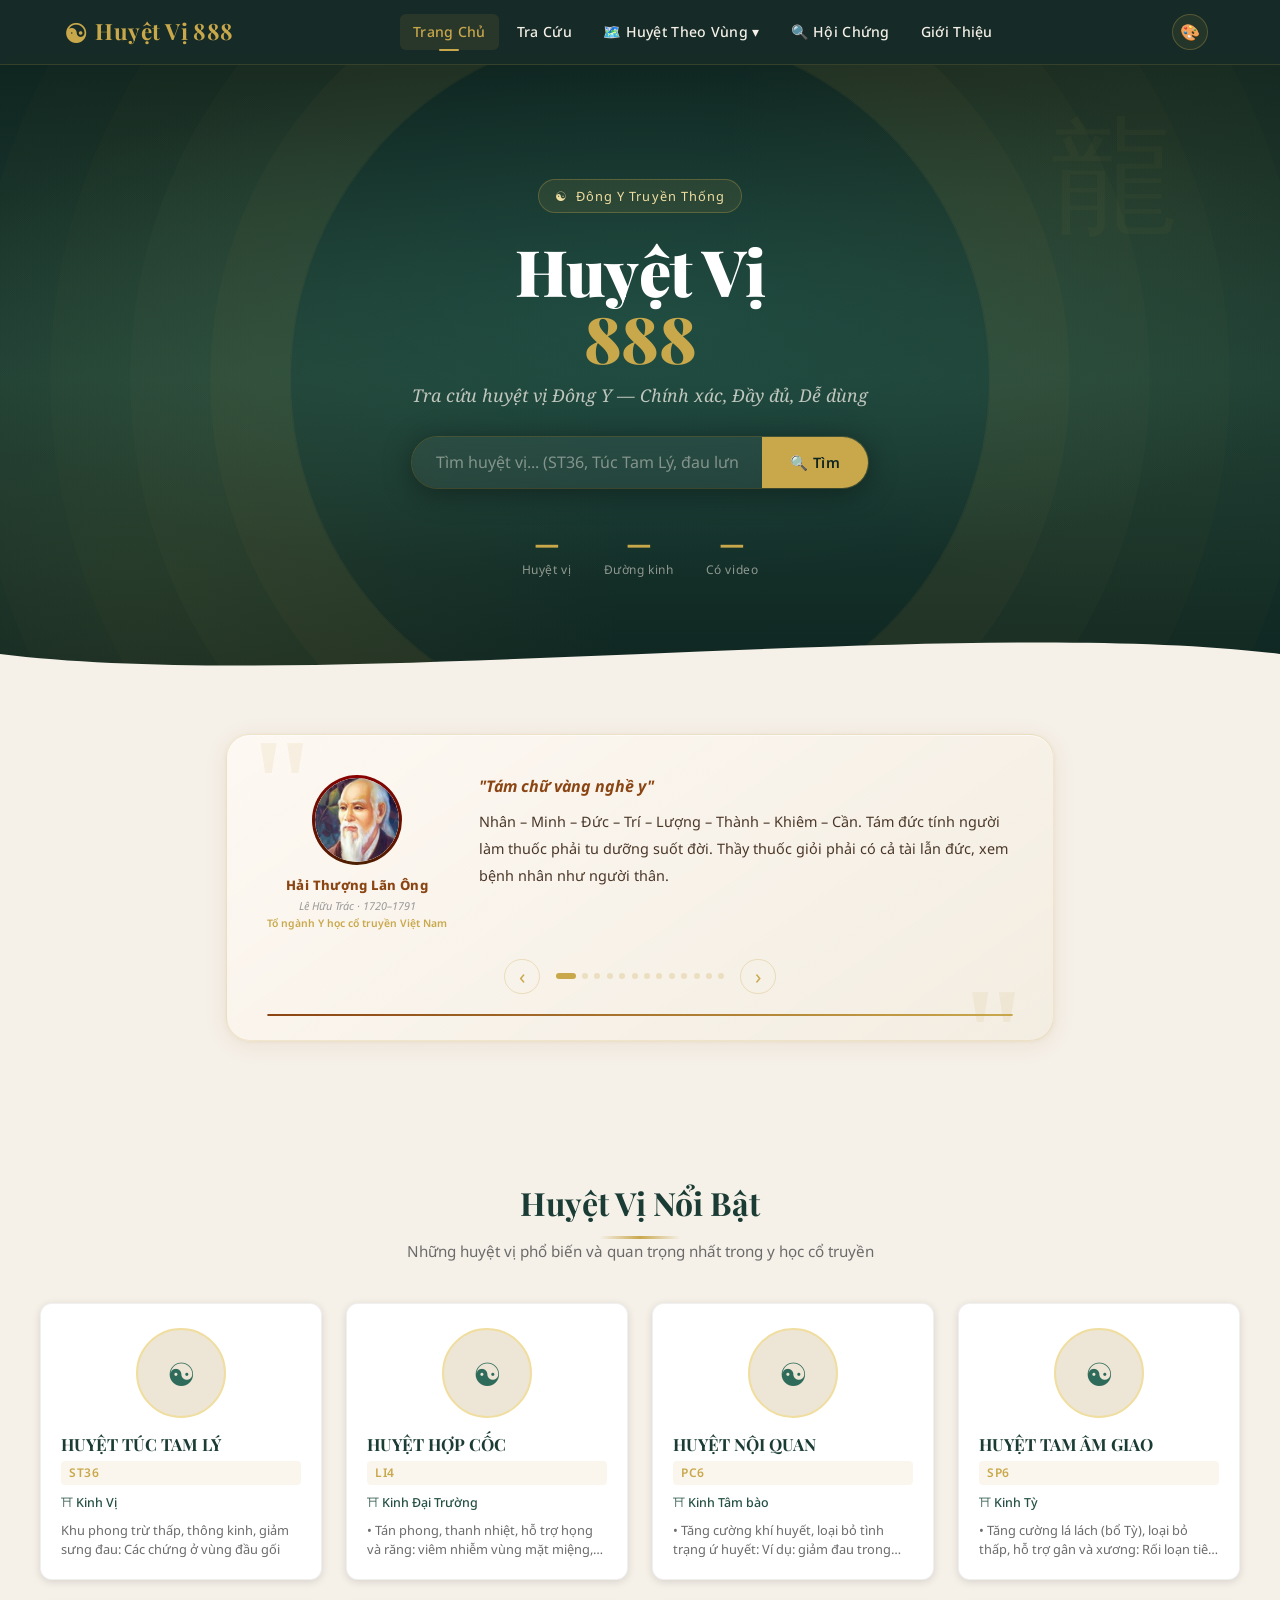
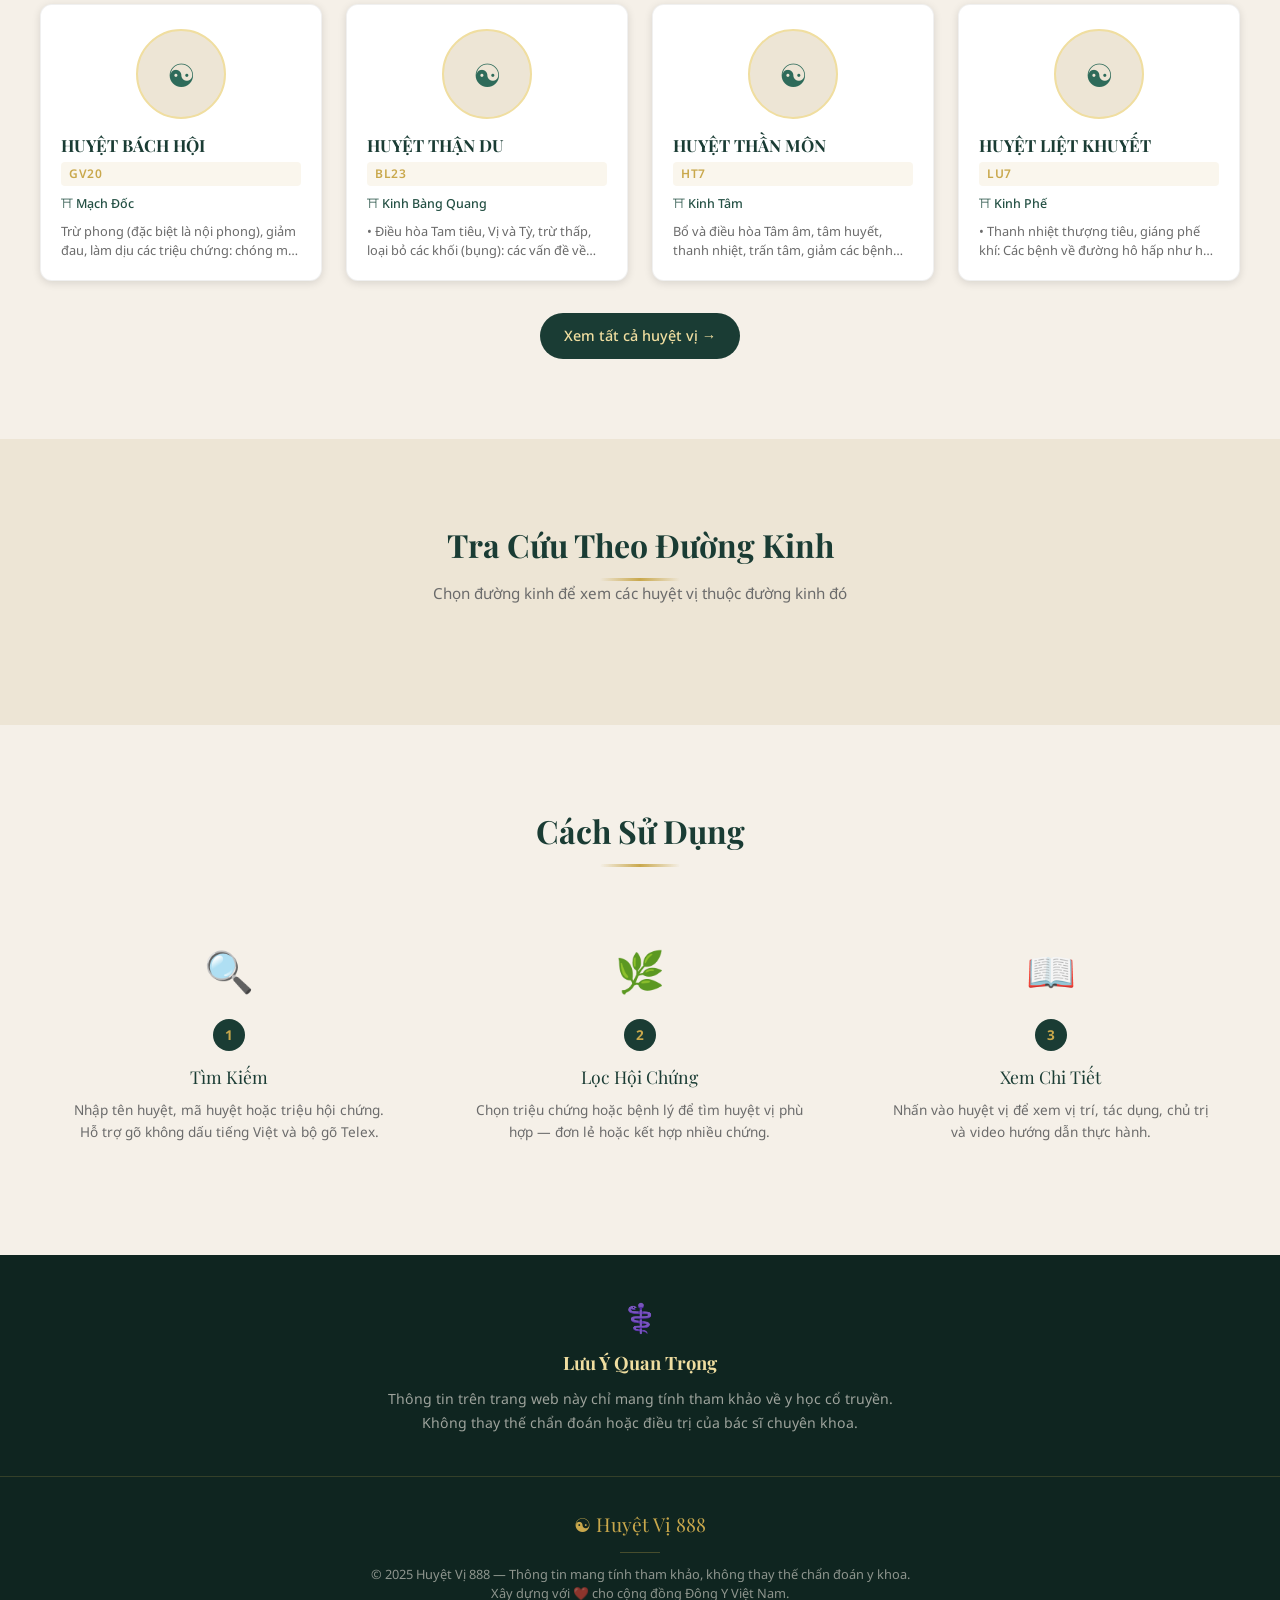
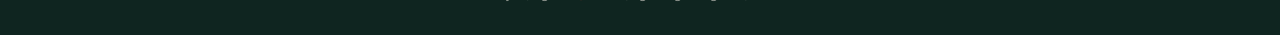
==== commit ac56beca: "Add files via upload" ====
--- a/index.html
+++ b/index.html
@@ -6,6 +6,49 @@
   <title>Huyệt Vị 888 — Tra cứu huyệt vị Đông Y</title>
   <meta name="description" content="Tra cứu huyệt vị Đông Y chính xác, đầy đủ. Hơn 400 huyệt vị với hình ảnh, vị trí, tác dụng và video hướng dẫn.">
   <link rel="stylesheet" href="assets/css/style.css">
+
+<style>
+.map-nav-dropdown { position: relative; }
+.map-nav-btn {
+  background: none; border: none; cursor: pointer;
+  color: var(--cream, #f5f0e8); font: inherit; font-size: 0.88rem;
+  font-weight: 500; letter-spacing: 0.02em;
+  padding: 0.4rem 0.85rem; border-radius: 4px;
+  transition: color 0.2s, background 0.2s; white-space: nowrap;
+}
+.map-nav-btn:hover { background: rgba(201,168,76,0.1); color: var(--gold, #c9a84c); }
+.map-nav-panel {
+  position: absolute; top: calc(100% + 10px); left: 50%;
+  transform: translateX(-50%) translateY(-8px);
+  min-width: 280px; max-width: 340px;
+  background: #fff; border-radius: 10px;
+  box-shadow: 0 8px 32px rgba(0,0,0,0.18);
+  opacity: 0; pointer-events: none;
+  transition: opacity 0.25s ease, transform 0.25s ease;
+  z-index: 500; padding: 0.5rem;
+  border: 1px solid rgba(0,0,0,0.08);
+}
+.map-nav-dropdown.open .map-nav-panel {
+  opacity: 1; pointer-events: all;
+  transform: translateX(-50%) translateY(0);
+}
+.mnd-card {
+  display: flex; align-items: center; gap: 0.6rem;
+  padding: 0.5rem 0.6rem; border-radius: 7px; cursor: pointer;
+  transition: background 0.15s; text-decoration: none; color: #1a3c34;
+}
+.mnd-card:hover { background: rgba(26,60,52,0.07); }
+.mnd-thumb {
+  width: 48px; height: 36px; border-radius: 5px;
+  background: #e8e2d6; overflow: hidden; flex-shrink: 0;
+  display: flex; align-items: center; justify-content: center; font-size: 1.2rem;
+}
+.mnd-thumb img { width: 100%; height: 100%; object-fit: cover; }
+.mnd-info .mnd-name { font-size: 0.85rem; font-weight: 700; color: #1a3c34; }
+.mnd-info .mnd-count { font-size: 0.72rem; color: #555; }
+.mnd-empty { padding: 0.75rem; font-size: 0.82rem; color: #aaa; text-align: center; }
+.mnd-empty a { color: #1a3c34; font-weight: 600; }
+</style>
 </head>
 <body>
 
@@ -24,10 +67,15 @@
     </a>
     <div class="nav-links">
       <a href="index.html">Trang Chủ</a>
-      <a href="search.html">Tìm Kiếm</a>
-      <a href="filter.html">Lọc Chứng Bệnh</a>
+      <a href="search.html">Tra Cứu</a>
+            <div class="map-nav-dropdown" id="map-nav-dd">
+        <button class="map-nav-btn" id="map-nav-btn">🗺️ Huyệt Theo Vùng ▾</button>
+        <div class="map-nav-panel" id="map-nav-panel">
+          <div class="mnd-loading" style="padding:.75rem;color:#aaa;font-size:.82rem;">Đang tải...</div>
+        </div>
+      </div>
+      <a href="benh.html">🔍 Hội Chứng</a>
       <a href="about.html">Giới Thiệu</a>
-      <a href="admin.html" class="nav-admin-link">⚙ Admin</a>
     </div>
     <!-- Theme switcher -->
     <div class="theme-switcher" id="theme-switcher" title="Đổi giao diện">
@@ -57,10 +105,9 @@
 <!-- MOBILE NAV -->
 <div id="mobile-nav" aria-label="Menu di động">
   <a href="index.html">🏠 Trang Chủ</a>
-  <a href="search.html">🔍 Tìm Kiếm</a>
-  <a href="filter.html">🌿 Lọc Chứng Bệnh</a>
+  <a href="search.html">🔍 Tra Cứu</a>
+  <a href="benh.html">🔍 Hội Chứng</a>
   <a href="about.html">ℹ️ Giới Thiệu</a>
-  <a href="admin.html">⚙️ Admin</a>
 </div>
 
 <main class="main-content page-content">
@@ -154,12 +201,12 @@
           <span class="step-icon">🔍</span>
           <div class="step-num">1</div>
           <div class="step-title">Tìm Kiếm</div>
-          <div class="step-desc">Nhập tên huyệt, mã huyệt hoặc triệu chứng bệnh. Hỗ trợ gõ không dấu tiếng Việt và bộ gõ Telex.</div>
+          <div class="step-desc">Nhập tên huyệt, mã huyệt hoặc triệu hội chứng. Hỗ trợ gõ không dấu tiếng Việt và bộ gõ Telex.</div>
         </div>
         <div class="step-card reveal">
           <span class="step-icon">🌿</span>
           <div class="step-num">2</div>
-          <div class="step-title">Lọc Chứng Bệnh</div>
+          <div class="step-title">Lọc Hội Chứng</div>
           <div class="step-desc">Chọn triệu chứng hoặc bệnh lý để tìm huyệt vị phù hợp — đơn lẻ hoặc kết hợp nhiều chứng.</div>
         </div>
         <div class="step-card reveal">
@@ -222,61 +269,140 @@
 
 <script src="assets/js/data.js"></script>
 <script src="assets/js/main.js"></script>
+
+<script>
+/* ── 8 Huyệt Nổi Bật — 8 huyệt quan trọng nhất Đông y ── */
+(function() {
+  var grid = document.getElementById('featured-grid');
+  if (!grid) return;
+  var src = (typeof HUYET_DATA !== 'undefined') ? HUYET_DATA : [];
+  if (!src.length) {
+    grid.innerHTML = '<p style="text-align:center;color:#aaa;">Chưa có dữ liệu.</p>';
+    return;
+  }
+
+  // 8 huyệt quan trọng nhất theo Đông y: nguyên huyệt, bộ huyệt, tổng huyệt
+  var FEATURED_MA = ['ST36','LI4','PC6','SP6','GV20','BL23','HT7','LU7'];
+
+  function findByMa(ma) {
+    var norm = ma.trim().toUpperCase();
+    for (var i = 0; i < src.length; i++) {
+      if ((src[i].maHuyet || '').trim().toUpperCase() === norm) return src[i];
+    }
+    return null;
+  }
+
+  var items = [];
+  for (var fi = 0; fi < FEATURED_MA.length; fi++) {
+    var found = findByMa(FEATURED_MA[fi]);
+    if (found) items.push(found);
+  }
+
+  // Fallback: nếu không tìm thấy đủ 4 huyệt, lấy phân tán
+  if (items.length < 4) {
+    items = [];
+    var step = Math.max(1, Math.floor(src.length / 8));
+    for (var si = 0; si < src.length && items.length < 8; si += step) {
+      items.push(src[si]);
+    }
+  }
+
+  // buildCardHTML được định nghĩa trong main.js đã load trước
+  grid.innerHTML = items.map(function(item) {
+    return buildCardHTML(item);
+  }).join('');
+})();
+</script>
+
+
+
+<script>
+/* ── Stats + Meridian chips + Hero search ── */
+(function() {
+  var data = (typeof HUYET_DATA !== 'undefined') ? HUYET_DATA : [];
+  // Stats
+  var totalEl    = document.getElementById('stat-total');
+  var merEl      = document.getElementById('stat-meridians');
+  var videoEl    = document.getElementById('stat-video');
+  if (totalEl) totalEl.textContent = data.length;
+  if (merEl) {
+    var meridians = {};
+    data.forEach(function(h) { if (h.duongKinh) meridians[h.duongKinh] = 1; });
+    merEl.textContent = Object.keys(meridians).length;
+  }
+  if (videoEl) {
+    var vcount = data.filter(function(h) { return h.videoURL; }).length;
+    videoEl.textContent = vcount;
+  }
+
+  // Meridian chips
+  var chipsWrap = document.getElementById('meridian-chips');
+  if (chipsWrap && data.length) {
+    var merMap = {};
+    data.forEach(function(h) {
+      if (!h.duongKinh) return;
+      if (!merMap[h.duongKinh]) merMap[h.duongKinh] = 0;
+      merMap[h.duongKinh]++;
+    });
+    chipsWrap.innerHTML = Object.keys(merMap).map(function(mer) {
+      return '<a href="search.html?q='+encodeURIComponent(mer)+'" class="meridian-chip" style="'
+        + 'display:inline-flex;align-items:center;gap:.4rem;padding:.45rem 1rem;'
+        + 'background:#fff;border:1.5px solid rgba(26,60,52,.18);border-radius:24px;'
+        + 'font-size:.82rem;font-weight:600;color:var(--jade,#1a3c34);text-decoration:none;'
+        + 'margin:.3rem;transition:all .2s;cursor:pointer;"'
+        + ' onmouseover="this.style.background='var(--jade,#1a3c34)';this.style.color='var(--gold-pale,#f0dea0)'"'
+        + ' onmouseout="this.style.background='#fff';this.style.color='var(--jade,#1a3c34)'">'
+        + '<span>⛩</span><span>'+mer+'</span>'
+        + '<span style="font-size:.72rem;opacity:.65;">'+merMap[mer]+'</span>'
+        + '</a>';
+    }).join('');
+  }
+
+  // Hero search
+  var heroInput = document.getElementById('hero-search');
+  var heroBtn   = document.getElementById('hero-search-btn');
+  function doSearch() {
+    var q = heroInput ? heroInput.value.trim() : '';
+    if (q) window.location.href = 'search.html?q=' + encodeURIComponent(q);
+  }
+  if (heroBtn) heroBtn.addEventListener('click', doSearch);
+  if (heroInput) {
+    heroInput.addEventListener('keydown', function(e) { if (e.key === 'Enter') doSearch(); });
+  }
+})();
+</script>
+
 <script>
 (function() {
-  // ══ CẤU HÌNH ══════════════════════════════════════
-  const FEATURED_COUNT = 8; // ← Thay đổi số này để điều chỉnh số huyệt nổi bật
-
-  // ── Stats ─────────────────────────────────────────
-  const total     = HUYET_DATA.length;
-  const meridians = new Set(HUYET_DATA.map(d => d.duongKinh).filter(Boolean));
-  const withVideo = HUYET_DATA.filter(d => d.videoURL && d.videoURL.trim()).length;
-
-  document.getElementById('stat-total').textContent     = total;
-  document.getElementById('stat-meridians').textContent = meridians.size;
-  document.getElementById('stat-video').textContent     = withVideo;
-
-  // ── Featured ──────────────────────────────────────
-  const featuredCodes = ['ST36','LI4','PC6','HT7','GB20','GV20','CV4','SP6',
-                         'BL40','BL23','LU7','ST25','KD3','LR3','TE5','GV14'];
-  let featured = HUYET_DATA.filter(d => featuredCodes.includes(d.maHuyet));
-  if (featured.length < FEATURED_COUNT) {
-    const extras = HUYET_DATA.filter(d => !featuredCodes.includes(d.maHuyet))
-                              .slice(0, FEATURED_COUNT - featured.length);
-    featured = [...featured, ...extras];
-  }
-  featured = featured.slice(0, FEATURED_COUNT);
-  document.getElementById('featured-grid').innerHTML = featured.map(item => buildCardHTML(item)).join('');
-
-  // ── Meridian chips ────────────────────────────────
-  const mainMeridians = [
-    'Kinh Phế','Kinh Đại Trường','Kinh Vị','Kinh Tỳ','Kinh Tâm',
-    'Kinh Tiểu Trường','Kinh Bàng Quang','Kinh Thận','Kinh Tâm Bào',
-    'Kinh Tam Tiêu','Kinh Đởm','Kinh Can','Mạch Nhâm','Mạch Đốc','Kỳ huyệt'
-  ];
-  const allMeridians = [...meridians];
-  const ordered = mainMeridians.filter(m => allMeridians.includes(m));
-  const others  = allMeridians.filter(m => !mainMeridians.includes(m) && m.trim());
-  const chipsWrap = document.getElementById('meridian-chips');
-  [...ordered, ...others].forEach(m => {
-    const btn = document.createElement('button');
-    btn.className = 'chip';
-    btn.textContent = m;
-    btn.addEventListener('click', () => {
-      window.location.href = 'filter.html?duongKinh=' + encodeURIComponent(m);
-    });
-    chipsWrap.appendChild(btn);
-  });
-
-  // ── Hero search ───────────────────────────────────
-  const heroSearch = document.getElementById('hero-search');
-  const heroBtn    = document.getElementById('hero-search-btn');
-  function doSearch() {
-    const q = heroSearch.value.trim();
-    window.location.href = q ? 'search.html?q=' + encodeURIComponent(q) : 'search.html';
-  }
-  heroBtn.addEventListener('click', doSearch);
-  heroSearch.addEventListener('keydown', e => { if (e.key === 'Enter') doSearch(); });
+  const btn   = document.getElementById('map-nav-btn');
+  const dd    = document.getElementById('map-nav-dd');
+  const panel = document.getElementById('map-nav-panel');
+  if (!btn || !dd || !panel) return;
+  function getMaps() {
+    try {
+      const raw = localStorage.getItem('huyet888-maps');
+      if (raw) { const data = JSON.parse(raw); if (data && Array.isArray(data.maps) && data.maps.length) return Promise.resolve(data.maps); }
+    } catch(e) {}
+    return fetch('assets/js/map-data.json').then(r => r.json()).then(data => (data && data.maps) ? data.maps : []).catch(() => []);
+  }
+  function renderMaps(maps) {
+    if (!maps.length) { panel.innerHTML = '<div class="mnd-empty">Chưa có bản đồ. <a href="admin.html">Vào Admin để tạo →</a></div>'; return; }
+    panel.innerHTML = maps.map(m => {
+      const thumb = m.imageData ? '<img src="' + m.imageData + '" alt="">' : '🗺️';
+      const count = (m.points || []).length;
+      return '<a class="mnd-card" href="map-viewer.html?id=' + encodeURIComponent(m.id) + '">' +
+        '<div class="mnd-thumb">' + thumb + '</div>' +
+        '<div class="mnd-info"><div class="mnd-name">' + (m.title || 'Bản đồ') + '</div>' +
+        '<div class="mnd-count">' + count + ' huyệt vị</div></div></a>';
+    }).join('');
+  }
+  function toggle(open) {
+    dd.classList.toggle('open', open);
+    if (open) { getMaps().then(renderMaps); }
+  }
+  btn.addEventListener('click', e => { e.stopPropagation(); toggle(!dd.classList.contains('open')); });
+  document.addEventListener('click', () => toggle(false));
+  panel.addEventListener('click', e => e.stopPropagation());
 })();
 </script>
 </body>
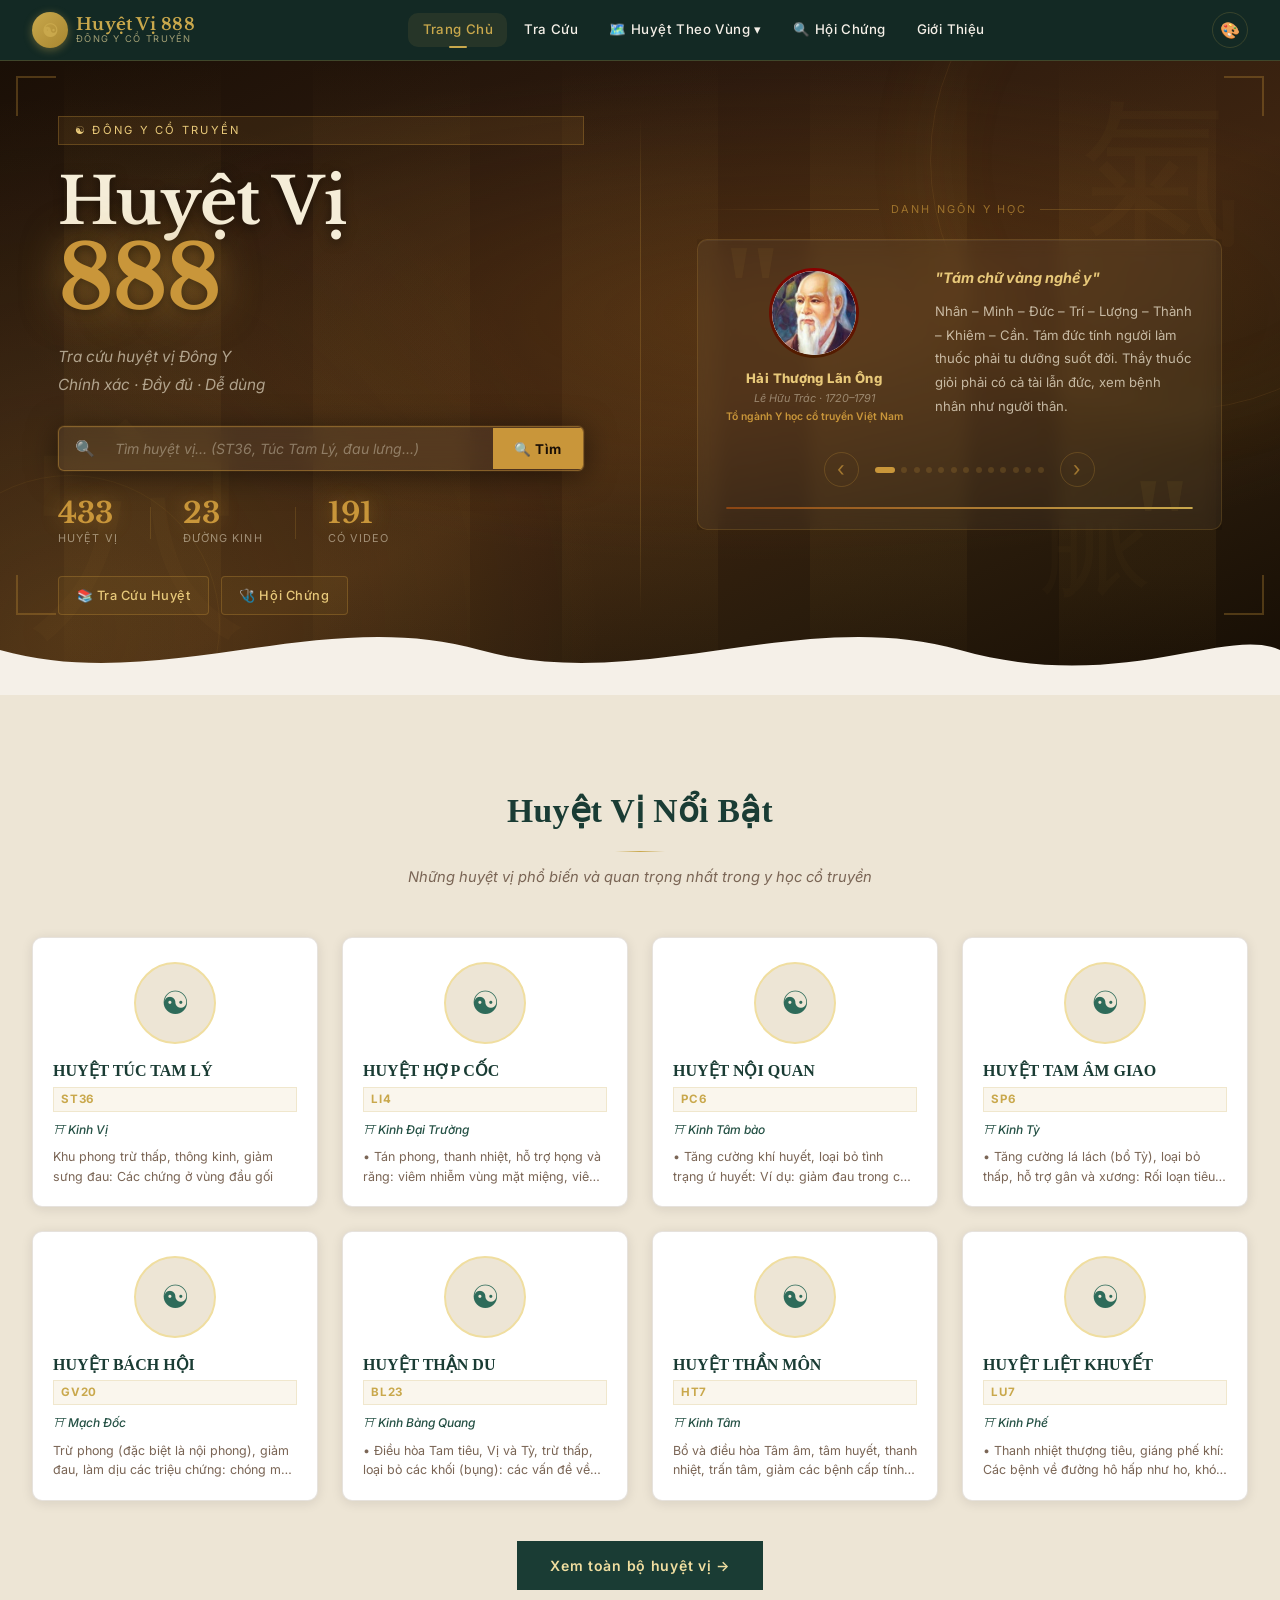
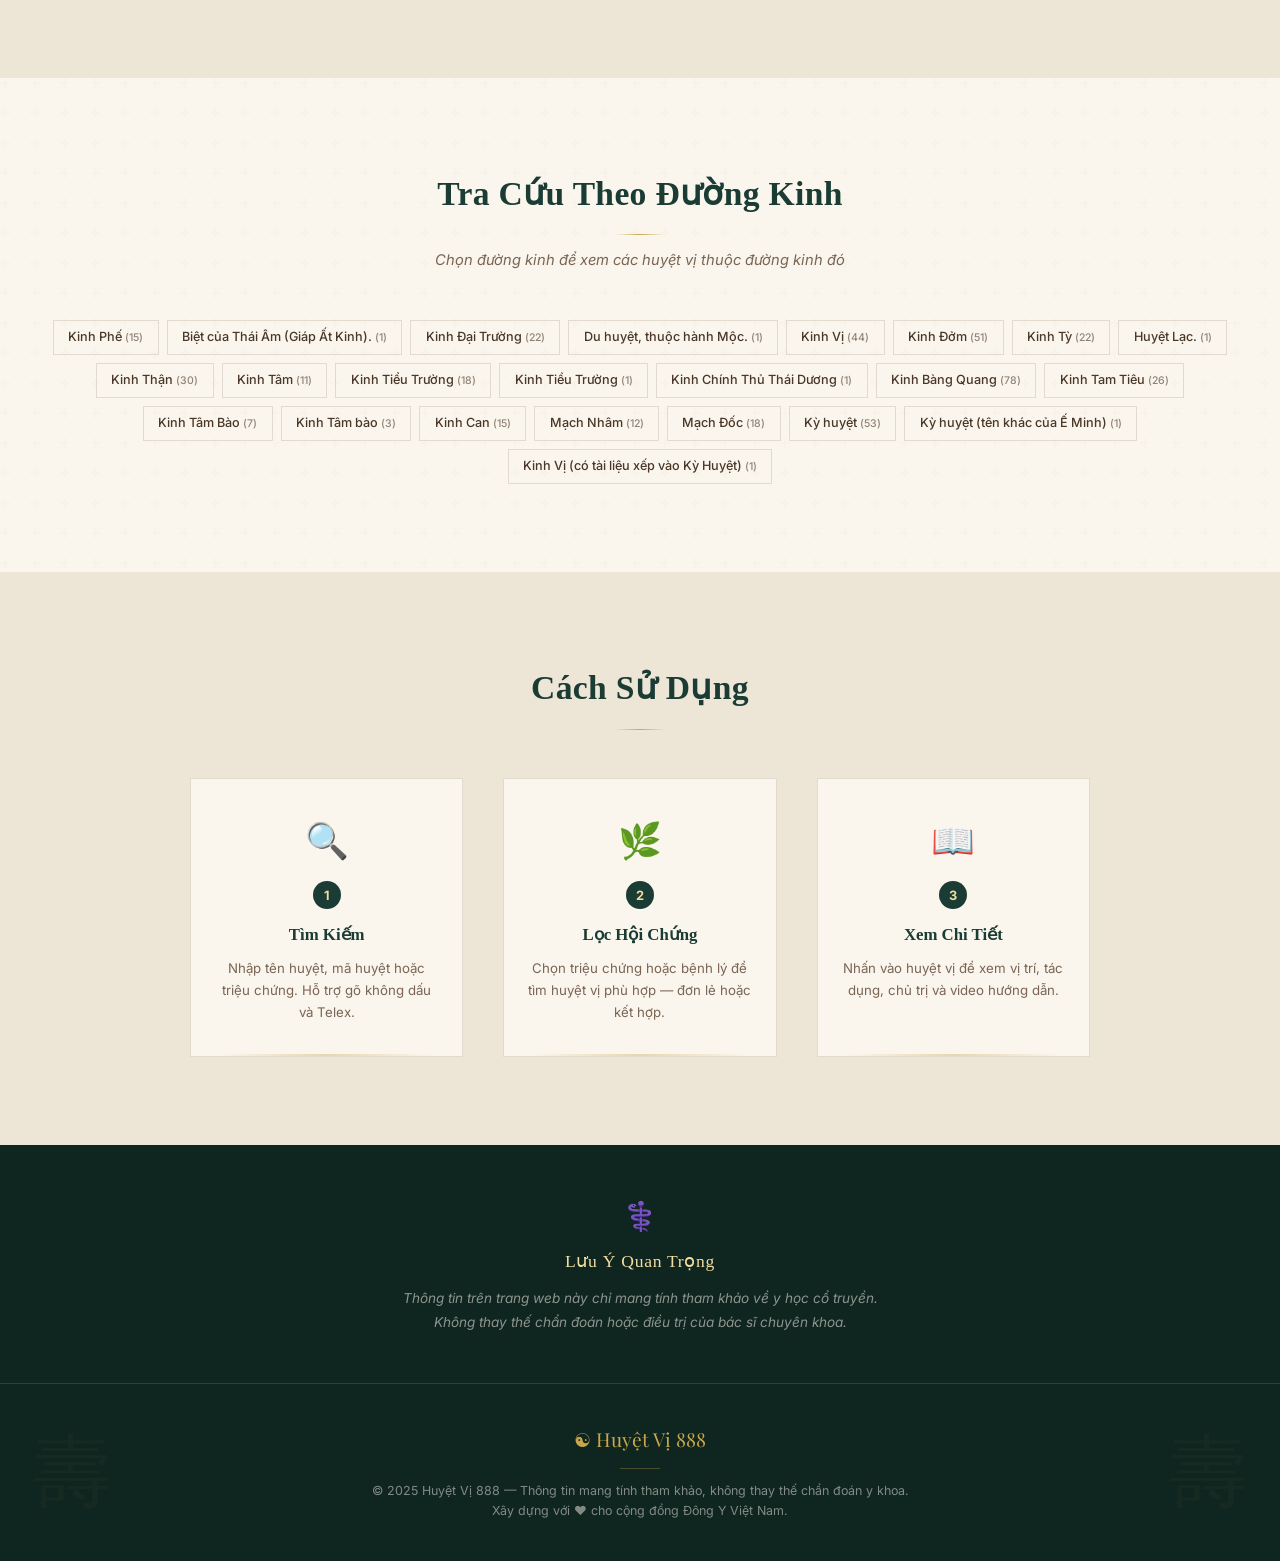
==== commit 9c97cd61: "Add files via upload Version 10" ====
--- a/index.html
+++ b/index.html
@@ -6,49 +6,6 @@
   <title>Huyệt Vị 888 — Tra cứu huyệt vị Đông Y</title>
   <meta name="description" content="Tra cứu huyệt vị Đông Y chính xác, đầy đủ. Hơn 400 huyệt vị với hình ảnh, vị trí, tác dụng và video hướng dẫn.">
   <link rel="stylesheet" href="assets/css/style.css">
-
-<style>
-.map-nav-dropdown { position: relative; }
-.map-nav-btn {
-  background: none; border: none; cursor: pointer;
-  color: var(--cream, #f5f0e8); font: inherit; font-size: 0.88rem;
-  font-weight: 500; letter-spacing: 0.02em;
-  padding: 0.4rem 0.85rem; border-radius: 4px;
-  transition: color 0.2s, background 0.2s; white-space: nowrap;
-}
-.map-nav-btn:hover { background: rgba(201,168,76,0.1); color: var(--gold, #c9a84c); }
-.map-nav-panel {
-  position: absolute; top: calc(100% + 10px); left: 50%;
-  transform: translateX(-50%) translateY(-8px);
-  min-width: 280px; max-width: 340px;
-  background: #fff; border-radius: 10px;
-  box-shadow: 0 8px 32px rgba(0,0,0,0.18);
-  opacity: 0; pointer-events: none;
-  transition: opacity 0.25s ease, transform 0.25s ease;
-  z-index: 500; padding: 0.5rem;
-  border: 1px solid rgba(0,0,0,0.08);
-}
-.map-nav-dropdown.open .map-nav-panel {
-  opacity: 1; pointer-events: all;
-  transform: translateX(-50%) translateY(0);
-}
-.mnd-card {
-  display: flex; align-items: center; gap: 0.6rem;
-  padding: 0.5rem 0.6rem; border-radius: 7px; cursor: pointer;
-  transition: background 0.15s; text-decoration: none; color: #1a3c34;
-}
-.mnd-card:hover { background: rgba(26,60,52,0.07); }
-.mnd-thumb {
-  width: 48px; height: 36px; border-radius: 5px;
-  background: #e8e2d6; overflow: hidden; flex-shrink: 0;
-  display: flex; align-items: center; justify-content: center; font-size: 1.2rem;
-}
-.mnd-thumb img { width: 100%; height: 100%; object-fit: cover; }
-.mnd-info .mnd-name { font-size: 0.85rem; font-weight: 700; color: #1a3c34; }
-.mnd-info .mnd-count { font-size: 0.72rem; color: #555; }
-.mnd-empty { padding: 0.75rem; font-size: 0.82rem; color: #aaa; text-align: center; }
-.mnd-empty a { color: #1a3c34; font-weight: 600; }
-</style>
 </head>
 <body>
 
@@ -62,13 +19,16 @@
 <nav id="navbar" role="navigation" aria-label="Điều hướng chính">
   <div class="nav-inner">
     <a href="index.html" class="nav-logo">
-      <span class="logo-icon">☯</span>
-      Huyệt Vị 888
+      <div class="logo-circle">☯</div>
+      <div class="logo-text-wrap">
+        <span class="logo-main">Huyệt Vị 888</span>
+        <span class="logo-sub">Đông Y Cổ Truyền</span>
+      </div>
     </a>
     <div class="nav-links">
-      <a href="index.html">Trang Chủ</a>
+      <a href="index.html" class="active">Trang Chủ</a>
       <a href="search.html">Tra Cứu</a>
-            <div class="map-nav-dropdown" id="map-nav-dd">
+      <div class="map-nav-dropdown" id="map-nav-dd">
         <button class="map-nav-btn" id="map-nav-btn">🗺️ Huyệt Theo Vùng ▾</button>
         <div class="map-nav-panel" id="map-nav-panel">
           <div class="mnd-loading" style="padding:.75rem;color:#aaa;font-size:.82rem;">Đang tải...</div>
@@ -77,23 +37,14 @@
       <a href="benh.html">🔍 Hội Chứng</a>
       <a href="about.html">Giới Thiệu</a>
     </div>
-    <!-- Theme switcher -->
     <div class="theme-switcher" id="theme-switcher" title="Đổi giao diện">
       <button class="theme-toggle-btn" id="theme-toggle-btn" aria-label="Đổi theme">🎨</button>
       <div class="theme-dropdown" id="theme-dropdown">
         <div class="theme-dropdown-title">Giao Diện</div>
-        <button class="theme-opt" data-theme="jade" title="Xanh ngọc (mặc định)">
-          <span class="theme-swatch" style="background:#1a3c34"></span> Ngọc Bích
-        </button>
-        <button class="theme-opt" data-theme="brown" title="Nâu trầm">
-          <span class="theme-swatch" style="background:#5c2e0a"></span> Nâu Trầm
-        </button>
-        <button class="theme-opt" data-theme="red" title="Đỏ son">
-          <span class="theme-swatch" style="background:#7a1515"></span> Đỏ Son
-        </button>
-        <button class="theme-opt" data-theme="ink" title="Đen mực Tàu">
-          <span class="theme-swatch" style="background:#1a1a2e"></span> Mực Tàu
-        </button>
+        <button class="theme-opt" data-theme="jade"><span class="theme-swatch" style="background:#1a3c34"></span> Ngọc Bích</button>
+        <button class="theme-opt" data-theme="brown"><span class="theme-swatch" style="background:#5c2e0a"></span> Nâu Trầm</button>
+        <button class="theme-opt" data-theme="red"><span class="theme-swatch" style="background:#7a1515"></span> Đỏ Son</button>
+        <button class="theme-opt" data-theme="ink"><span class="theme-swatch" style="background:#1a1a2e"></span> Mực Tàu</button>
       </div>
     </div>
     <button class="hamburger" id="hamburger" aria-label="Mở menu">
@@ -106,79 +57,135 @@
 <div id="mobile-nav" aria-label="Menu di động">
   <a href="index.html">🏠 Trang Chủ</a>
   <a href="search.html">🔍 Tra Cứu</a>
-  <a href="benh.html">🔍 Hội Chứng</a>
+  <details class="mobile-map-details">
+    <summary>🗺️ Huyệt Theo Vùng</summary>
+    <div id="mobile-map-links" class="mobile-map-links">
+      <a href="map-viewer.html">🗺️ Xem bản đồ huyệt vị →</a>
+    </div>
+  </details>
+  <a href="benh.html">🩺 Hội Chứng</a>
   <a href="about.html">ℹ️ Giới Thiệu</a>
 </div>
 
 <main class="main-content page-content">
 
-  <!-- ══ HERO ══════════════════════════════════════════ -->
-  <section class="hero hero-compact" aria-label="Giới thiệu">
-    <div class="hero-bg"></div>
-    <div class="hero-wave">
-      <svg viewBox="0 0 1440 60" preserveAspectRatio="none" fill="none">
-        <path d="M0,30 C360,60 1080,0 1440,30 L1440,60 L0,60 Z" fill="var(--cream)"/>
+  
+  <!-- ══════════════════════════════════════════════════════
+       HERO — Á Đông Thuần Việt · Phong Thủy Thủy–Kim
+       Màu nâu trầm + vàng đồng · Sóng nước + trống đồng
+  ══════════════════════════════════════════════════════ -->
+  <section class="hero hero-viet" aria-label="Trang chủ Huyệt Vị 888">
+
+    <!-- Nền & trang trí -->
+    <div class="hv-bg">
+      <!-- Chữ Hán watermark -->
+      <div class="hv-hz" style="bottom:8%;left:2%;font-size:14rem;opacity:.035;">穴</div>
+      <div class="hv-hz" style="top:5%;right:3%;font-size:10rem;opacity:.03;">氣</div>
+      <div class="hv-hz" style="bottom:15%;right:10%;font-size:7rem;opacity:.025;">脈</div>
+      <!-- Đường kẻ dọc phong thủy -->
+      <div class="hv-lines">
+        <span></span><span></span><span></span><span></span><span></span>
+      </div>
+      <!-- Vòng trống đồng -->
+      <div class="hv-drum hv-drum-1"></div>
+      <div class="hv-drum hv-drum-2"></div>
+      <!-- Góc trang trí -->
+      <div class="hv-corner hv-tl"></div>
+      <div class="hv-corner hv-tr"></div>
+      <div class="hv-corner hv-bl"></div>
+      <div class="hv-corner hv-br"></div>
+    </div>
+
+    <!-- Sóng nước đáy -->
+    <div class="hv-wave">
+      <svg viewBox="0 0 1440 90" preserveAspectRatio="none">
+        <path d="M0,45 C180,90 360,0 540,45 C720,90 900,0 1080,45 C1260,90 1380,20 1440,45 L1440,90 L0,90 Z"
+              fill="var(--cream)"/>
       </svg>
     </div>
-    <div class="hero-content hero-content-compact">
-      <div class="hero-badge">
-        <span>☯</span>
-        <span>Đông Y Truyền Thống</span>
-      </div>
-      <h1 class="hero-title">
-        Huyệt Vị <span>888</span>
-      </h1>
-      <p class="hero-subtitle">
-        Tra cứu huyệt vị Đông Y — Chính xác, Đầy đủ, Dễ dùng
-      </p>
-      <!-- Quick search -->
-      <div class="hero-search-wrap" role="search">
-        <input type="text" id="hero-search"
-          placeholder="Tìm huyệt vị... (ST36, Túc Tam Lý, đau lưng...)"
-          aria-label="Tìm kiếm huyệt vị" autocomplete="off">
-        <button id="hero-search-btn" aria-label="Tìm kiếm">🔍 Tìm</button>
-      </div>
-      <!-- Stats -->
-      <div class="hero-stats" id="hero-stats">
-        <div class="stat-item">
-          <div class="stat-number" id="stat-total">—</div>
-          <div class="stat-label">Huyệt vị</div>
-        </div>
-        <div class="stat-item">
-          <div class="stat-number" id="stat-meridians">—</div>
-          <div class="stat-label">Đường kinh</div>
-        </div>
-        <div class="stat-item">
-          <div class="stat-number" id="stat-video">—</div>
-          <div class="stat-label">Có video</div>
-        </div>
-      </div>
-    </div>
-  </section>
-
-  <!-- ══ DANH Y SLIDER ══════════════════════════════════ -->
-  <section id="danh-y-section" aria-label="Danh ngôn danh y"
-           style="background:var(--cream);padding:2.5rem 1.5rem 0;"></section>
+
+    <!-- Nội dung chính: split 2 cột -->
+    <div class="hv-inner">
+
+      <!-- CỘT TRÁI -->
+      <div class="hv-left">
+        <div class="hv-badge">☯ Đông Y Cổ Truyền</div>
+
+        <h1 class="hv-title">
+          <span class="hv-title-main">Huyệt Vị</span>
+          <strong class="hv-title-888">888</strong>
+        </h1>
+        <p class="hv-subtitle">Tra cứu huyệt vị Đông Y<br>Chính xác · Đầy đủ · Dễ dùng</p>
+
+        <!-- Search form phong thủy -->
+        <div class="hv-search-wrap" role="search">
+          <span class="hv-search-icon">🔍</span>
+          <input type="text" id="hero-search"
+            placeholder="Tìm huyệt vị... (ST36, Túc Tam Lý, đau lưng...)"
+            aria-label="Tìm kiếm huyệt vị" autocomplete="off">
+          <button id="hero-clear-btn" class="hv-clear-btn" aria-label="Xóa" style="display:none">✕</button>
+          <button id="hero-search-btn" class="hv-search-btn" aria-label="Tìm kiếm">🔍 Tìm</button>
+        </div>
+
+        <!-- Thống kê -->
+        <div class="hv-stats" id="hero-stats">
+          <div class="hv-stat">
+            <div class="hv-stat-num" id="stat-total">433</div>
+            <div class="hv-stat-lbl">Huyệt Vị</div>
+          </div>
+          <div class="hv-stat-div"></div>
+          <div class="hv-stat">
+            <div class="hv-stat-num" id="stat-meridians">23</div>
+            <div class="hv-stat-lbl">Đường Kinh</div>
+          </div>
+          <div class="hv-stat-div"></div>
+          <div class="hv-stat">
+            <div class="hv-stat-num" id="stat-video">191</div>
+            <div class="hv-stat-lbl">Có Video</div>
+          </div>
+        </div>
+
+        <!-- Nút nhanh -->
+        <div class="hv-quick">
+          <a href="search.html" class="hv-btn">📚 Tra Cứu Huyệt</a>
+          <a href="benh.html"   class="hv-btn">🩺 Hội Chứng</a>
+        </div>
+      </div>
+
+      <!-- ĐƯỜNG KẺ PHÂN CÁCH -->
+      <div class="hv-divider-v"></div>
+
+      <!-- CỘT PHẢI: Danh y slider -->
+      <div class="hv-right">
+        <div class="hv-slide-hd">
+          <span class="hv-sl-line"></span>
+          <span class="hv-sl-txt">Danh Ngôn Y Học</span>
+          <span class="hv-sl-line"></span>
+        </div>
+        <div id="danh-y-section" aria-label="Danh ngôn danh y"></div>
+      </div>
+
+    </div>
+  </section>
+
 
   <!-- ══ FEATURED ══════════════════════════════════════ -->
-  <section class="home-section" aria-labelledby="featured-title">
+  <section class="home-section alt-bg" aria-labelledby="featured-title">
     <div class="container">
       <div class="section-header reveal">
         <h2 id="featured-title">Huyệt Vị Nổi Bật</h2>
         <div class="gold-line"></div>
         <p>Những huyệt vị phổ biến và quan trọng nhất trong y học cổ truyền</p>
       </div>
-      <div class="featured-grid" id="featured-grid">
-        <!-- Filled by JS — FEATURED_COUNT = 8 -->
-      </div>
-      <div style="text-align:center;margin-top:2rem;" class="reveal">
-        <a href="search.html" class="btn-primary">Xem tất cả huyệt vị →</a>
+      <div class="featured-grid" id="featured-grid"></div>
+      <div style="text-align:center;margin-top:2.5rem;" class="reveal">
+        <a href="search.html" class="btn-primary">Xem toàn bộ huyệt vị →</a>
       </div>
     </div>
   </section>
 
   <!-- ══ MERIDIAN CHIPS ══════════════════════════════ -->
-  <section class="home-section alt-bg" aria-labelledby="meridian-title">
+  <section class="home-section parchment-bg" aria-labelledby="meridian-title">
     <div class="container">
       <div class="section-header reveal">
         <h2 id="meridian-title">Tra Cứu Theo Đường Kinh</h2>
@@ -190,7 +197,7 @@
   </section>
 
   <!-- ══ HOW TO USE ════════════════════════════════════ -->
-  <section class="home-section" aria-labelledby="howto-title">
+  <section class="home-section alt-bg" aria-labelledby="howto-title">
     <div class="container">
       <div class="section-header reveal">
         <h2 id="howto-title">Cách Sử Dụng</h2>
@@ -201,31 +208,31 @@
           <span class="step-icon">🔍</span>
           <div class="step-num">1</div>
           <div class="step-title">Tìm Kiếm</div>
-          <div class="step-desc">Nhập tên huyệt, mã huyệt hoặc triệu hội chứng. Hỗ trợ gõ không dấu tiếng Việt và bộ gõ Telex.</div>
+          <div class="step-desc">Nhập tên huyệt, mã huyệt hoặc triệu chứng. Hỗ trợ gõ không dấu và Telex.</div>
         </div>
         <div class="step-card reveal">
           <span class="step-icon">🌿</span>
           <div class="step-num">2</div>
           <div class="step-title">Lọc Hội Chứng</div>
-          <div class="step-desc">Chọn triệu chứng hoặc bệnh lý để tìm huyệt vị phù hợp — đơn lẻ hoặc kết hợp nhiều chứng.</div>
+          <div class="step-desc">Chọn triệu chứng hoặc bệnh lý để tìm huyệt vị phù hợp — đơn lẻ hoặc kết hợp.</div>
         </div>
         <div class="step-card reveal">
           <span class="step-icon">📖</span>
           <div class="step-num">3</div>
           <div class="step-title">Xem Chi Tiết</div>
-          <div class="step-desc">Nhấn vào huyệt vị để xem vị trí, tác dụng, chủ trị và video hướng dẫn thực hành.</div>
+          <div class="step-desc">Nhấn vào huyệt vị để xem vị trí, tác dụng, chủ trị và video hướng dẫn.</div>
         </div>
       </div>
     </div>
   </section>
 
   <!-- ══ DISCLAIMER ════════════════════════════════════ -->
-  <section class="home-section dark-bg" style="padding:2.5rem 1.5rem;">
+  <section class="home-section dark-bg" style="padding:3rem 2rem;">
     <div class="container" style="max-width:680px;text-align:center;">
       <div class="reveal">
         <div style="font-size:1.75rem;margin-bottom:0.5rem;">⚕️</div>
-        <h2 style="font-family:var(--font-display);color:var(--gold-pale);font-size:1.15rem;margin-bottom:0.6rem;">Lưu Ý Quan Trọng</h2>
-        <p style="color:rgba(245,240,232,0.62);font-size:0.88rem;line-height:1.75;">
+        <h2 style="font-family:var(--font-serif);color:var(--gold-pale);font-size:1.1rem;font-weight:400;margin-bottom:0.6rem;letter-spacing:0.04em;">Lưu Ý Quan Trọng</h2>
+        <p style="color:rgba(245,240,232,0.55);font-size:0.85rem;line-height:1.8;font-style:italic;">
           Thông tin trên trang web này chỉ mang tính tham khảo về y học cổ truyền.<br>
           Không thay thế chẩn đoán hoặc điều trị của bác sĩ chuyên khoa.
         </p>
@@ -271,139 +278,90 @@
 <script src="assets/js/main.js"></script>
 
 <script>
-/* ── 8 Huyệt Nổi Bật — 8 huyệt quan trọng nhất Đông y ── */
+/* ── 8 Huyệt Nổi Bật ── */
 (function() {
   var grid = document.getElementById('featured-grid');
   if (!grid) return;
   var src = (typeof HUYET_DATA !== 'undefined') ? HUYET_DATA : [];
-  if (!src.length) {
-    grid.innerHTML = '<p style="text-align:center;color:#aaa;">Chưa có dữ liệu.</p>';
-    return;
-  }
-
-  // 8 huyệt quan trọng nhất theo Đông y: nguyên huyệt, bộ huyệt, tổng huyệt
+  if (!src.length) { grid.innerHTML = '<p style="text-align:center;color:#aaa;">Chưa có dữ liệu.</p>'; return; }
   var FEATURED_MA = ['ST36','LI4','PC6','SP6','GV20','BL23','HT7','LU7'];
-
   function findByMa(ma) {
     var norm = ma.trim().toUpperCase();
-    for (var i = 0; i < src.length; i++) {
-      if ((src[i].maHuyet || '').trim().toUpperCase() === norm) return src[i];
-    }
+    for (var i=0;i<src.length;i++) if ((src[i].maHuyet||'').trim().toUpperCase()===norm) return src[i];
     return null;
   }
-
   var items = [];
-  for (var fi = 0; fi < FEATURED_MA.length; fi++) {
-    var found = findByMa(FEATURED_MA[fi]);
-    if (found) items.push(found);
-  }
-
-  // Fallback: nếu không tìm thấy đủ 4 huyệt, lấy phân tán
+  for (var fi=0;fi<FEATURED_MA.length;fi++) { var found=findByMa(FEATURED_MA[fi]); if(found) items.push(found); }
   if (items.length < 4) {
     items = [];
-    var step = Math.max(1, Math.floor(src.length / 8));
-    for (var si = 0; si < src.length && items.length < 8; si += step) {
-      items.push(src[si]);
-    }
-  }
-
-  // buildCardHTML được định nghĩa trong main.js đã load trước
-  grid.innerHTML = items.map(function(item) {
-    return buildCardHTML(item);
-  }).join('');
+    var step = Math.max(1,Math.floor(src.length/8));
+    for (var si=0;si<src.length&&items.length<8;si+=step) items.push(src[si]);
+  }
+  grid.innerHTML = items.map(function(item) { return buildCardHTML(item); }).join('');
 })();
 </script>
-
-
 
 <script>
 /* ── Stats + Meridian chips + Hero search ── */
 (function() {
   var data = (typeof HUYET_DATA !== 'undefined') ? HUYET_DATA : [];
-  // Stats
-  var totalEl    = document.getElementById('stat-total');
-  var merEl      = document.getElementById('stat-meridians');
-  var videoEl    = document.getElementById('stat-video');
+  var totalEl=document.getElementById('stat-total'),merEl=document.getElementById('stat-meridians'),videoEl=document.getElementById('stat-video');
   if (totalEl) totalEl.textContent = data.length;
-  if (merEl) {
-    var meridians = {};
-    data.forEach(function(h) { if (h.duongKinh) meridians[h.duongKinh] = 1; });
-    merEl.textContent = Object.keys(meridians).length;
-  }
-  if (videoEl) {
-    var vcount = data.filter(function(h) { return h.videoURL; }).length;
-    videoEl.textContent = vcount;
-  }
-
-  // Meridian chips
+  if (merEl) { var m={}; data.forEach(function(h){if(h.duongKinh)m[h.duongKinh]=1;}); merEl.textContent=Object.keys(m).length; }
+  if (videoEl) videoEl.textContent = data.filter(function(h){return h.videoURL;}).length;
   var chipsWrap = document.getElementById('meridian-chips');
   if (chipsWrap && data.length) {
     var merMap = {};
-    data.forEach(function(h) {
-      if (!h.duongKinh) return;
-      if (!merMap[h.duongKinh]) merMap[h.duongKinh] = 0;
-      merMap[h.duongKinh]++;
-    });
+    data.forEach(function(h){ if(!h.duongKinh)return; if(!merMap[h.duongKinh])merMap[h.duongKinh]=0; merMap[h.duongKinh]++; });
     chipsWrap.innerHTML = Object.keys(merMap).map(function(mer) {
-      return '<a href="search.html?q='+encodeURIComponent(mer)+'" class="meridian-chip" style="'
-        + 'display:inline-flex;align-items:center;gap:.4rem;padding:.45rem 1rem;'
-        + 'background:#fff;border:1.5px solid rgba(26,60,52,.18);border-radius:24px;'
-        + 'font-size:.82rem;font-weight:600;color:var(--jade,#1a3c34);text-decoration:none;'
-        + 'margin:.3rem;transition:all .2s;cursor:pointer;"'
-        + ' onmouseover="this.style.background='var(--jade,#1a3c34)';this.style.color='var(--gold-pale,#f0dea0)'"'
-        + ' onmouseout="this.style.background='#fff';this.style.color='var(--jade,#1a3c34)'">'
-        + '<span>⛩</span><span>'+mer+'</span>'
-        + '<span style="font-size:.72rem;opacity:.65;">'+merMap[mer]+'</span>'
-        + '</a>';
+      return '<a href="search.html?q='+encodeURIComponent(mer)+'" class="chip">'+mer+' <small style="opacity:.6">('+merMap[mer]+')</small></a>';
     }).join('');
   }
-
-  // Hero search
-  var heroInput = document.getElementById('hero-search');
-  var heroBtn   = document.getElementById('hero-search-btn');
-  function doSearch() {
-    var q = heroInput ? heroInput.value.trim() : '';
-    if (q) window.location.href = 'search.html?q=' + encodeURIComponent(q);
-  }
-  if (heroBtn) heroBtn.addEventListener('click', doSearch);
-  if (heroInput) {
-    heroInput.addEventListener('keydown', function(e) { if (e.key === 'Enter') doSearch(); });
-  }
+  var heroInput=document.getElementById('hero-search'),heroBtn=document.getElementById('hero-search-btn');
+  function doSearch(){var q=heroInput?heroInput.value.trim():'';if(q)window.location.href='search.html?q='+encodeURIComponent(q);}
+  if (heroBtn) heroBtn.addEventListener('click',doSearch);
+  if (heroInput) heroInput.addEventListener('keydown',function(e){if(e.key==='Enter')doSearch();});
 })();
 </script>
 
 <script>
+/* ── Map Nav Dropdown ── */
 (function() {
-  const btn   = document.getElementById('map-nav-btn');
-  const dd    = document.getElementById('map-nav-dd');
-  const panel = document.getElementById('map-nav-panel');
-  if (!btn || !dd || !panel) return;
+  var btn=document.getElementById('map-nav-btn'),dd=document.getElementById('map-nav-dd'),panel=document.getElementById('map-nav-panel');
+  if (!btn||!dd||!panel) return;
   function getMaps() {
-    try {
-      const raw = localStorage.getItem('huyet888-maps');
-      if (raw) { const data = JSON.parse(raw); if (data && Array.isArray(data.maps) && data.maps.length) return Promise.resolve(data.maps); }
-    } catch(e) {}
-    return fetch('assets/js/map-data.json').then(r => r.json()).then(data => (data && data.maps) ? data.maps : []).catch(() => []);
+    try { var raw=localStorage.getItem('huyet888-maps'); if(raw){var d=JSON.parse(raw);if(d&&Array.isArray(d.maps)&&d.maps.length)return Promise.resolve(d.maps);}} catch(e){}
+    return fetch('assets/js/map-data.json').then(function(r){return r.json();}).then(function(d){return(d&&d.maps)?d.maps:[];}).catch(function(){return[];});
   }
   function renderMaps(maps) {
-    if (!maps.length) { panel.innerHTML = '<div class="mnd-empty">Chưa có bản đồ. <a href="admin.html">Vào Admin để tạo →</a></div>'; return; }
-    panel.innerHTML = maps.map(m => {
-      const thumb = m.imageData ? '<img src="' + m.imageData + '" alt="">' : '🗺️';
-      const count = (m.points || []).length;
-      return '<a class="mnd-card" href="map-viewer.html?id=' + encodeURIComponent(m.id) + '">' +
-        '<div class="mnd-thumb">' + thumb + '</div>' +
-        '<div class="mnd-info"><div class="mnd-name">' + (m.title || 'Bản đồ') + '</div>' +
-        '<div class="mnd-count">' + count + ' huyệt vị</div></div></a>';
+    if (!maps.length){panel.innerHTML='<div class="mnd-empty">Chưa có bản đồ. <a href="admin.html#map">Vào Admin →</a></div>';return;}
+    panel.innerHTML=maps.map(function(m){
+      var thumb=m.imageData?'<img src="'+m.imageData+'" alt="">':'🗺️';
+      return '<a class="mnd-card" href="map-viewer.html?id='+encodeURIComponent(m.id)+'">'
+        +'<div class="mnd-thumb">'+thumb+'</div>'
+        +'<div class="mnd-info"><div class="mnd-name">'+(m.title||'Bản đồ')+'</div>'
+        +'<div class="mnd-count">'+((m.points||[]).length)+' huyệt vị</div></div></a>';
     }).join('');
   }
-  function toggle(open) {
-    dd.classList.toggle('open', open);
-    if (open) { getMaps().then(renderMaps); }
-  }
-  btn.addEventListener('click', e => { e.stopPropagation(); toggle(!dd.classList.contains('open')); });
-  document.addEventListener('click', () => toggle(false));
-  panel.addEventListener('click', e => e.stopPropagation());
+  function toggle(open){dd.classList.toggle('open',open);if(open)getMaps().then(renderMaps);}
+  btn.addEventListener('click',function(e){e.stopPropagation();toggle(!dd.classList.contains('open'));});
+  document.addEventListener('click',function(){toggle(false);});
+  panel.addEventListener('click',function(e){e.stopPropagation();});
 })();
+
+  // Clear button hero search
+  (function(){
+    var inp=document.getElementById('hero-search');
+    var clr=document.getElementById('hero-clear-btn');
+    if(!inp||!clr) return;
+    inp.addEventListener('input',function(){
+      clr.style.display=this.value?'block':'none';
+    });
+    clr.addEventListener('click',function(){
+      inp.value=''; inp.focus(); clr.style.display='none';
+    });
+  })();
+
 </script>
 </body>
 </html>
--- a/assets/css/style.css
+++ b/assets/css/style.css
@@ -1,57 +1,63 @@
 /* =====================================================
-   HUYỆT VỊ 888 — style.css
-   TCM Traditional Chinese Medicine Theme
+   HUYỆT VỊ 888 — style.css v9
+   Phong cách Á Đông — 3D Modern · Clear Typography
    ===================================================== */
 
-@import url('https://fonts.googleapis.com/css2?family=Playfair+Display:wght@400;600;700;900&family=Noto+Serif:ital,wght@0,400;0,600;1,400&family=Noto+Sans:wght@300;400;500;600&display=swap');
+@import url('https://fonts.googleapis.com/css2?family=Playfair+Display:ital,wght@0,400;0,600;0,700;0,900;1,400&family=Inter:wght@300;400;500;600;700&family=Libre+Baskerville:ital,wght@0,400;0,700;1,400&family=Crimson+Pro:ital,wght@0,400;0,600;1,400&display=swap');
 
 /* ===== CSS VARIABLES ===== */
 :root {
-  --jade: #1a3c34;
+  --ink:       #1c1410;
+  --ink-mid:   #2e2018;
+  --ink-soft:  #4a3728;
+  --jade:      #1a3c34;
   --jade-dark: #0f2520;
-  --jade-mid: #245044;
-  --jade-light: #2e6b5a;
-  --gold: #c9a84c;
-  --gold-light: #e8c96d;
+  --jade-mid:  #245044;
+  --jade-light:#2e6b5a;
+  --gold:      #c9a84c;
+  --gold-light:#e8c96d;
   --gold-pale: #f0dea0;
-  --cream: #f5f0e8;
-  --cream-dark: #ede5d5;
-  --cream-mid: #e8dfc9;
-  --text-dark: #1a1a1a;
-  --text-mid: #3d3d3d;
-  --text-light: #6b6b6b;
-  --white: #ffffff;
-  --red-accent: #8b2020;
-  --shadow-sm: 0 2px 8px rgba(0,0,0,0.12);
-  --shadow-md: 0 4px 20px rgba(0,0,0,0.18);
-  --shadow-lg: 0 8px 40px rgba(0,0,0,0.25);
-  --shadow-gold: 0 0 20px rgba(201,168,76,0.35);
-  --radius: 12px;
+  --gold-dim:  #a88630;
+  --vermilion: #8b2020;
+  --bamboo:    #5c7a3e;
+  --cream:     #f4efe4;
+  --cream-dark:#ede5d5;
+  --cream-mid: #e6dcc8;
+  --cream-warm:#f8f3ea;
+  --parchment: #faf6ed;
+  --white:     #ffffff;
+  --text-dark: #1c1410;
+  --text-mid:  #3d2e22;
+  --text-light:#7a6555;
+  --border:    rgba(90,60,30,0.15);
+  --border-gold: rgba(201,168,76,0.3);
+  --shadow-sm: 0 2px 12px rgba(28,20,16,0.1);
+  --shadow-md: 0 6px 28px rgba(28,20,16,0.15);
+  --shadow-lg: 0 12px 50px rgba(28,20,16,0.22);
+  --radius:    10px;
   --radius-sm: 6px;
-  --radius-lg: 20px;
-  --transition: 0.3s ease;
-  --font-display: 'Playfair Display', 'Times New Roman', serif;
-  --font-serif: 'Noto Serif', Georgia, serif;
-  --font-sans: 'Noto Sans', sans-serif;
+  --radius-lg: 18px;
+  --transition:0.3s ease;
+  --font-display: 'Playfair Display', Georgia, 'Times New Roman', serif;
+  --font-serif:  'Noto Serif', Georgia, serif;
+  --font-sans:   'Inter', 'Segoe UI', sans-serif;
 }
 
 /* ===== RESET & BASE ===== */
 *, *::before, *::after { box-sizing: border-box; margin: 0; padding: 0; }
-
-html {
-  scroll-behavior: smooth;
-  font-size: 16px;
-}
-
+html { scroll-behavior: smooth; font-size: 16px; }
 body {
   font-family: var(--font-sans);
-  background-color: var(--cream);
+  -webkit-font-smoothing: antialiased;
+  -moz-osx-font-smoothing: grayscale;
+  background-color: var(--parchment);
   color: var(--text-dark);
-  line-height: 1.6;
+  line-height: 1.65;
   min-height: 100vh;
   overflow-x: hidden;
-}
-
+  background-image:
+    url("data:image/svg+xml,%3Csvg width='60' height='60' viewBox='0 0 60 60' xmlns='http://www.w3.org/2000/svg'%3E%3Cg fill='none' fill-rule='evenodd'%3E%3Cg fill='%23c9a84c' fill-opacity='0.03'%3E%3Cpath d='M36 34v-4h-2v4h-4v2h4v4h2v-4h4v-2h-4zm0-30V0h-2v4h-4v2h4v4h2V6h4V4h-4zM6 34v-4H4v4H0v2h4v4h2v-4h4v-2H6zM6 4V0H4v4H0v2h4v4h2V6h4V4H6z'/%3E%3C/g%3E%3C/g%3E%3C/svg%3E");
+}
 a { color: inherit; text-decoration: none; }
 img { max-width: 100%; display: block; }
 ul { list-style: none; }
@@ -60,12 +66,10 @@
 
 /* ===== PAGE FADE-IN ===== */
 @keyframes fadeInPage {
-  from { opacity: 0; transform: translateY(12px); }
+  from { opacity: 0; transform: translateY(16px); }
   to   { opacity: 1; transform: translateY(0); }
 }
-.page-content {
-  animation: fadeInPage 0.5s ease forwards;
-}
+.page-content { animation: fadeInPage 0.55s ease forwards; }
 
 /* ===== LOADER ===== */
 #page-loader {
@@ -74,21 +78,19 @@
   display: flex; flex-direction: column;
   align-items: center; justify-content: center;
   z-index: 9999;
-  transition: opacity 0.5s ease, visibility 0.5s ease;
+  transition: opacity 0.6s ease, visibility 0.6s ease;
 }
 #page-loader.hidden { opacity: 0; visibility: hidden; }
-
 .loader-symbol {
-  font-size: 3rem;
-  color: var(--gold);
-  animation: spin 2s linear infinite;
+  font-size: 3.5rem; color: var(--gold);
+  animation: spin 3s linear infinite;
 }
 .loader-text {
-  margin-top: 1rem;
+  margin-top: 1.2rem;
   font-family: var(--font-display);
   color: var(--gold-pale);
   font-size: 1.1rem;
-  letter-spacing: 0.1em;
+  letter-spacing: 0.15em;
 }
 @keyframes spin { to { transform: rotate(360deg); } }
 
@@ -96,878 +98,887 @@
 #navbar {
   position: fixed; top: 0; left: 0; right: 0;
   z-index: 1000;
-  background: rgba(15, 37, 32, 0.97);
-  backdrop-filter: blur(10px);
-  border-bottom: 1px solid rgba(201, 168, 76, 0.2);
+  background: rgba(15,37,32,0.98);
+  backdrop-filter: blur(12px);
+  border-bottom: 1px solid rgba(201,168,76,0.25);
   transition: box-shadow var(--transition);
 }
 #navbar.scrolled {
-  box-shadow: 0 2px 20px rgba(0,0,0,0.4);
+  box-shadow: 0 4px 30px rgba(0,0,0,0.5);
   border-bottom-color: rgba(201,168,76,0.4);
 }
-
 .nav-inner {
-  max-width: 1200px;
-  margin: 0 auto;
-  padding: 0 1.5rem;
-  height: 64px;
-  display: flex;
-  align-items: center;
-  justify-content: space-between;
-}
-
+  max-width: 1280px; margin: 0 auto;
+  padding: 0 2rem;
+  height: 60px;
+  display: flex; align-items: center; justify-content: space-between;
+}
 .nav-logo {
-  display: flex; align-items: center; gap: 0.5rem;
+  display: flex; align-items: center; gap: 0.6rem;
   font-family: var(--font-display);
-  font-size: 1.4rem;
-  font-weight: 700;
+  font-size: 1.35rem; font-weight: 700;
   color: var(--gold);
-  letter-spacing: 0.02em;
-  white-space: nowrap;
-}
-.nav-logo .logo-icon {
-  font-size: 1.6rem;
-  animation: gentlePulse 3s ease-in-out infinite;
-}
+  letter-spacing: 0.04em; white-space: nowrap;
+}
+.nav-logo .logo-icon { font-size: 1.5rem; animation: gentlePulse 4s ease-in-out infinite; }
 @keyframes gentlePulse {
-  0%, 100% { transform: scale(1); opacity: 1; }
-  50% { transform: scale(1.08); opacity: 0.85; }
-}
-
-.nav-links {
-  display: flex; align-items: center; gap: 0.25rem;
-}
+  0%,100% { transform: scale(1); opacity: 1; }
+  50% { transform: scale(1.1); opacity: 0.8; }
+}
+.nav-links { display: flex; align-items: center; gap: 0.15rem; }
 .nav-links a {
   color: var(--cream);
-  font-size: 0.88rem;
-  font-weight: 500;
-  padding: 0.4rem 0.85rem;
-  border-radius: var(--radius-sm);
+  font-size: 0.83rem; font-weight: 500;
+  padding: 0.4rem 0.9rem;
+  border-radius: var(--radius);
   transition: all var(--transition);
-  letter-spacing: 0.02em;
+  letter-spacing: 0.03em;
   position: relative;
 }
-.nav-links a:hover, .nav-links a.active {
-  color: var(--gold);
-  background: rgba(201,168,76,0.1);
-}
+.nav-links a:hover, .nav-links a.active { color: var(--gold); background: rgba(201,168,76,0.1); }
 .nav-links a.active::after {
   content: '';
-  position: absolute;
-  bottom: -1px; left: 50%; transform: translateX(-50%);
-  width: 20px; height: 2px;
-  background: var(--gold);
-  border-radius: 2px;
-}
-
-/* Hamburger */
+  position: absolute; bottom: -1px; left: 50%; transform: translateX(-50%);
+  width: 18px; height: 2px;
+  background: var(--gold); border-radius: 2px;
+}
 .hamburger {
-  display: none;
-  flex-direction: column;
-  gap: 5px;
-  padding: 6px;
-  cursor: pointer;
-  border-radius: var(--radius-sm);
+  display: none; flex-direction: column; gap: 5px;
+  padding: 6px; cursor: pointer; border-radius: var(--radius);
   transition: background var(--transition);
 }
 .hamburger:hover { background: rgba(201,168,76,0.1); }
 .hamburger span {
-  display: block;
-  width: 24px; height: 2px;
-  background: var(--cream);
-  border-radius: 2px;
+  display: block; width: 22px; height: 2px;
+  background: var(--cream); border-radius: 2px;
   transition: all 0.3s ease;
 }
-.hamburger.open span:nth-child(1) { transform: rotate(45deg) translate(5px, 5px); }
+.hamburger.open span:nth-child(1) { transform: rotate(45deg) translate(5px,5px); }
 .hamburger.open span:nth-child(2) { opacity: 0; }
-.hamburger.open span:nth-child(3) { transform: rotate(-45deg) translate(5px, -5px); }
-
-/* Mobile nav */
+.hamburger.open span:nth-child(3) { transform: rotate(-45deg) translate(5px,-5px); }
 #mobile-nav {
-  display: none;
-  position: fixed; top: 64px; left: 0; right: 0;
+  display: none; position: fixed; top: 60px; left: 0; right: 0;
   background: var(--jade-dark);
   border-bottom: 1px solid rgba(201,168,76,0.2);
-  z-index: 999;
-  padding: 1rem 1.5rem;
+  z-index: 999; padding: 1rem 1.5rem;
   flex-direction: column; gap: 0.25rem;
 }
 #mobile-nav.open { display: flex; }
 #mobile-nav a {
-  color: var(--cream);
-  font-size: 1rem;
-  padding: 0.65rem 0.75rem;
-  border-radius: var(--radius-sm);
+  color: var(--cream); font-size: 0.95rem;
+  padding: 0.6rem 0.75rem; border-radius: var(--radius);
   transition: all var(--transition);
 }
 #mobile-nav a:hover, #mobile-nav a.active { color: var(--gold); background: rgba(201,168,76,0.1); }
 
 /* ===== MAIN CONTENT OFFSET ===== */
-.main-content { padding-top: 64px; min-height: calc(100vh - 64px); }
+.main-content { padding-top: 60px; min-height: calc(100vh - 60px); }
 
 /* ===== FOOTER ===== */
 footer {
   background: var(--jade-dark);
   color: var(--cream-dark);
   text-align: center;
-  padding: 2rem 1.5rem;
+  padding: 2.5rem 1.5rem;
   border-top: 1px solid rgba(201,168,76,0.2);
-}
-footer .footer-logo {
+  position: relative;
+}
+footer::before {
+  content: '壽';
+  position: absolute; left: 2rem; top: 50%; transform: translateY(-50%);
+  font-size: 5rem; color: rgba(201,168,76,0.04);
+  font-family: serif; line-height: 1;
+  pointer-events: none;
+}
+footer::after {
+  content: '壽';
+  position: absolute; right: 2rem; top: 50%; transform: translateY(-50%);
+  font-size: 5rem; color: rgba(201,168,76,0.04);
+  font-family: serif; line-height: 1;
+  pointer-events: none;
+}
+.footer-logo {
   font-family: var(--font-display);
-  color: var(--gold);
-  font-size: 1.2rem;
-  margin-bottom: 0.5rem;
-}
-footer .footer-disclaimer {
-  font-size: 0.8rem;
-  color: rgba(245,240,232,0.55);
-  max-width: 600px;
-  margin: 0.5rem auto 0;
-  line-height: 1.5;
-}
-footer .footer-divider {
-  width: 40px; height: 1px;
-  background: rgba(201,168,76,0.3);
-  margin: 0.75rem auto;
-}
+  color: var(--gold); font-size: 1.2rem; margin-bottom: 0.5rem;
+}
+.footer-disclaimer {
+  font-size: 0.78rem; color: rgba(245,240,232,0.5);
+  max-width: 600px; margin: 0.5rem auto 0; line-height: 1.6;
+}
+.footer-divider { width: 40px; height: 1px; background: rgba(201,168,76,0.3); margin: 0.75rem auto; }
 
 /* ===== BACK TO TOP ===== */
 #back-to-top {
-  position: fixed;
-  bottom: 2rem; right: 2rem;
-  width: 44px; height: 44px;
+  position: fixed; bottom: 2rem; right: 2rem;
+  width: 42px; height: 42px;
   background: var(--jade);
   border: 1px solid rgba(201,168,76,0.4);
-  color: var(--gold);
-  border-radius: 50%;
-  font-size: 1.1rem;
+  color: var(--gold); border-radius: 50%; font-size: 1rem;
   display: flex; align-items: center; justify-content: center;
-  cursor: pointer;
-  z-index: 500;
+  cursor: pointer; z-index: 500;
   opacity: 0; visibility: hidden;
-  transition: all var(--transition);
-  box-shadow: var(--shadow-md);
+  transition: all var(--transition); box-shadow: var(--shadow-md);
 }
 #back-to-top.visible { opacity: 1; visibility: visible; }
 #back-to-top:hover { background: var(--jade-light); transform: translateY(-2px); }
 
 /* ===== TOAST ===== */
 #toast {
-  position: fixed;
-  bottom: 5rem; right: 2rem;
+  position: fixed; bottom: 5rem; right: 2rem;
   background: var(--jade);
   color: var(--gold-pale);
   padding: 0.65rem 1.25rem;
-  border-radius: var(--radius-sm);
+  border-radius: var(--radius);
   border: 1px solid rgba(201,168,76,0.35);
-  font-size: 0.85rem;
-  z-index: 2000;
+  font-size: 0.82rem; z-index: 2000;
   opacity: 0; visibility: hidden;
   transform: translateY(10px);
-  transition: all 0.3s ease;
-  box-shadow: var(--shadow-md);
+  transition: all 0.3s ease; box-shadow: var(--shadow-md);
 }
 #toast.show { opacity: 1; visibility: visible; transform: translateY(0); }
 
 /* ===== COMMON SECTION STYLES ===== */
-.section-header {
-  text-align: center;
-  margin-bottom: 2.5rem;
-}
+.section-header { text-align: center; margin-bottom: 3rem; }
 .section-header h2 {
-  font-family: var(--font-display);
-  font-size: clamp(1.5rem, 3vw, 2rem);
-  color: var(--jade);
-  margin-bottom: 0.5rem;
-}
-.section-header p {
-  color: var(--text-light);
-  font-size: 0.95rem;
-}
+  font-family: var(--font-serif);
+  font-size: clamp(1.55rem, 3vw, 2.1rem);
+  color: var(--jade); font-weight: 600;
+  margin-bottom: 0.6rem; letter-spacing: 0.01em;
+}
+.section-header p { color: var(--text-light); font-size: 0.92rem; font-style: italic; }
 .gold-line {
-  width: 60px; height: 2px;
+  width: 50px; height: 1px;
   background: linear-gradient(90deg, transparent, var(--gold), transparent);
-  margin: 0.75rem auto;
-}
-
-/* ===== HERO (INDEX) ===== */
+  margin: 0.8rem auto;
+}
+/* Decorative hanzi watermark */
+.hanzi-deco {
+  font-size: 6rem; color: rgba(26,60,52,0.05);
+  font-family: serif; line-height: 1;
+  pointer-events: none; user-select: none;
+  position: absolute;
+}
+
+/* ===== HERO (INDEX) — 3D Modern ===== */
 .hero {
   position: relative;
-  min-height: 92vh;
+  min-height: 60vh;
   display: flex; align-items: center; justify-content: center;
   overflow: hidden;
   background: var(--jade-dark);
 }
-
-/* TCM CSS Art background */
 .hero-bg {
   position: absolute; inset: 0;
   background:
-    radial-gradient(ellipse 80% 60% at 50% 40%, rgba(46,107,90,0.4) 0%, transparent 70%),
-    radial-gradient(circle at 10% 80%, rgba(201,168,76,0.08) 0%, transparent 40%),
-    radial-gradient(circle at 90% 20%, rgba(201,168,76,0.06) 0%, transparent 35%),
-    linear-gradient(180deg, #0f2520 0%, #1a3c34 50%, #0f2520 100%);
+    radial-gradient(ellipse 80% 60% at 50% 30%, rgba(46,107,90,0.6) 0%, transparent 60%),
+    radial-gradient(circle at 10% 80%, rgba(201,168,76,0.1) 0%, transparent 40%),
+    radial-gradient(circle at 90% 20%, rgba(201,168,76,0.08) 0%, transparent 35%),
+    linear-gradient(160deg, #0a1a16 0%, #1a3c34 50%, #0d2019 100%);
   overflow: hidden;
 }
-
-/* Lotus decorative rings */
+/* 3D grid floor effect */
 .hero-bg::before {
   content: '';
   position: absolute;
-  top: 50%; left: 50%;
-  transform: translate(-50%, -50%);
-  width: 700px; height: 700px;
+  bottom: -60px; left: 0; right: 0;
+  height: 280px;
+  background:
+    repeating-linear-gradient(
+      0deg,
+      transparent,
+      transparent 59px,
+      rgba(201,168,76,0.07) 60px
+    ),
+    repeating-linear-gradient(
+      90deg,
+      transparent,
+      transparent 79px,
+      rgba(201,168,76,0.07) 80px
+    );
+  transform: perspective(400px) rotateX(60deg);
+  transform-origin: center bottom;
+  mask-image: linear-gradient(to bottom, transparent 0%, rgba(0,0,0,0.6) 60%, black 100%);
+  -webkit-mask-image: linear-gradient(to bottom, transparent 0%, rgba(0,0,0,0.6) 60%, black 100%);
+}
+/* Floating orbs 3D */
+.hero-bg::after {
+  content: '';
+  position: absolute;
+  top: -80px; right: -80px;
+  width: 400px; height: 400px;
   border-radius: 50%;
-  border: 1px solid rgba(201,168,76,0.08);
-  box-shadow:
-    0 0 0 80px rgba(201,168,76,0.03),
-    0 0 0 160px rgba(201,168,76,0.025),
-    0 0 0 240px rgba(201,168,76,0.02),
-    0 0 0 320px rgba(201,168,76,0.015);
-}
-.hero-bg::after {
-  content: '龍';
+  background: radial-gradient(circle, rgba(201,168,76,0.12) 0%, transparent 70%);
+  filter: blur(40px);
+  animation: orbFloat 8s ease-in-out infinite;
+}
+@keyframes orbFloat {
+  0%, 100% { transform: translate(0, 0) scale(1); }
+  50% { transform: translate(-30px, 30px) scale(1.1); }
+}
+.hero-orb-left {
   position: absolute;
-  top: 8%; right: 8%;
-  font-size: 8rem;
-  color: rgba(201,168,76,0.04);
-  font-family: serif;
-  line-height: 1;
-  pointer-events: none;
-  user-select: none;
-}
-
-/* Wave pattern at bottom */
+  bottom: -60px; left: -60px;
+  width: 320px; height: 320px;
+  border-radius: 50%;
+  background: radial-gradient(circle, rgba(46,107,90,0.25) 0%, transparent 70%);
+  filter: blur(50px);
+  animation: orbFloat 10s ease-in-out infinite reverse;
+}
+/* Hanzi watermark */
+.hero-hanzi-left {
+  position: absolute; bottom: 8%; left: 4%;
+  font-size: 10rem; color: rgba(201,168,76,0.04);
+  font-family: serif; line-height: 1;
+  pointer-events: none; user-select: none;
+}
+/* Vertical accent lines */
+.hero-lines {
+  position: absolute; top: 0; left: 10%; right: 10%;
+  height: 100%; pointer-events: none;
+  display: flex; gap: 8%;
+}
+.hero-lines span {
+  flex: 1; background: linear-gradient(to bottom, transparent, rgba(201,168,76,0.05) 30%, rgba(201,168,76,0.05) 70%, transparent);
+}
 .hero-wave {
-  position: absolute;
-  bottom: 0; left: 0; right: 0;
-  height: 80px;
-  overflow: hidden;
+  position: absolute; bottom: 0; left: 0; right: 0; height: 60px; overflow: hidden;
 }
 .hero-wave svg { width: 100%; height: 100%; }
-
 .hero-content {
   position: relative; z-index: 2;
-  text-align: center;
-  padding: 3rem 1.5rem;
-  max-width: 800px;
-  margin: 0 auto;
-}
-
+  text-align: center; padding: 3rem 2rem;
+  max-width: 860px; margin: 0 auto;
+}
 .hero-badge {
-  display: inline-flex; align-items: center; gap: 0.5rem;
+  display: inline-flex; align-items: center; gap: 0.6rem;
   background: rgba(201,168,76,0.1);
   border: 1px solid rgba(201,168,76,0.3);
-  color: var(--gold-pale);
-  padding: 0.35rem 1rem;
+  color: var(--gold-pale); padding: 0.3rem 1.1rem;
   border-radius: 100px;
-  font-size: 0.8rem;
-  letter-spacing: 0.08em;
-  margin-bottom: 1.5rem;
-  font-family: var(--font-sans);
-}
+  font-size: 0.73rem; letter-spacing: 0.12em;
+  margin-bottom: 1.5rem; font-family: var(--font-sans);
+  text-transform: uppercase;
+  box-shadow: 0 0 20px rgba(201,168,76,0.15), inset 0 1px 0 rgba(255,255,255,0.08);
+}
+.hero-badge::before { content: '⸺'; opacity: 0.5; }
+.hero-badge::after  { content: '⸺'; opacity: 0.5; }
 
 .hero-title {
   font-family: var(--font-display);
-  font-size: clamp(2.8rem, 7vw, 5.5rem);
-  font-weight: 900;
-  color: var(--white);
-  line-height: 1.05;
-  letter-spacing: -0.01em;
-  margin-bottom: 1rem;
-}
-.hero-title span {
-  color: var(--gold);
+  font-size: clamp(2.4rem, 6vw, 4.5rem);
+  font-weight: 700; color: var(--white);
+  line-height: 1.1; letter-spacing: -0.01em;
+  margin-bottom: 0.5rem;
+  text-shadow:
+    0 2px 4px rgba(0,0,0,0.4),
+    0 8px 30px rgba(0,0,0,0.3);
+}
+.hero-title strong {
+  font-weight: 900; color: var(--gold);
   display: block;
-}
-
+  text-shadow:
+    0 0 30px rgba(201,168,76,0.5),
+    0 2px 8px rgba(0,0,0,0.4);
+}
+.hero-title-hanzi {
+  font-family: var(--font-serif);
+  font-size: clamp(0.9rem, 1.8vw, 1.15rem);
+  color: rgba(201,168,76,0.5);
+  letter-spacing: 0.4em; margin-bottom: 1.25rem;
+  font-weight: 300;
+}
+.hero-subtitle {
+  font-family: var(--font-sans);
+  font-size: clamp(0.88rem, 1.8vw, 1rem);
+  color: rgba(245,240,232,0.65);
+  margin-bottom: 2rem; line-height: 1.7;
+  font-weight: 300;
+}
+.hero-search-wrap {
+  display: flex; gap: 0; max-width: 560px; margin: 0 auto 2rem;
+  border: 1px solid rgba(201,168,76,0.4);
+  border-radius: 8px; overflow: hidden;
+  box-shadow:
+    0 4px 30px rgba(0,0,0,0.5),
+    0 0 0 1px rgba(201,168,76,0.15),
+    inset 0 1px 0 rgba(201,168,76,0.08);
+}
+.hero-search-wrap input {
+  flex: 1; padding: 0.85rem 1.4rem;
+  border: none; background: rgba(255,255,255,0.06);
+  color: var(--white); font-size: 0.9rem; outline: none;
+  backdrop-filter: blur(8px); font-family: var(--font-sans);
+}
+.hero-search-wrap input::placeholder { color: rgba(245,240,232,0.4); }
+.hero-search-wrap button {
+  padding: 0.85rem 1.4rem;
+  background: var(--gold); color: var(--jade-dark);
+  font-weight: 700; font-size: 0.84rem;
+  transition: background var(--transition);
+  letter-spacing: 0.04em; white-space: nowrap;
+}
+.hero-search-wrap button:hover { background: var(--gold-light); }
+.hero-stats { display: flex; justify-content: center; gap: 2.5rem; flex-wrap: wrap; }
+.stat-item { text-align: center; }
+.stat-number {
+  font-family: var(--font-display);
+  font-size: 1.8rem; font-weight: 700; color: var(--gold); line-height: 1;
+  text-shadow: 0 0 20px rgba(201,168,76,0.4);
+}
+.stat-label {
+  font-size: 0.7rem; color: rgba(245,240,232,0.5);
+  letter-spacing: 0.08em; margin-top: 0.2rem;
+  text-transform: uppercase; font-family: var(--font-sans);
+}
+.stat-divider {
+  width: 1px; height: 36px; background: rgba(201,168,76,0.2);
+  align-self: center;
+}
+
+.hero-wave {
+  position: absolute; bottom: 0; left: 0; right: 0; height: 70px; overflow: hidden;
+}
+.hero-wave svg { width: 100%; height: 100%; }
+.hero-content {
+  position: relative; z-index: 2;
+  text-align: center; padding: 4rem 2rem;
+  max-width: 860px; margin: 0 auto;
+}
+.hero-badge {
+  display: inline-flex; align-items: center; gap: 0.6rem;
+  background: rgba(201,168,76,0.08);
+  border: 1px solid rgba(201,168,76,0.25);
+  color: var(--gold-pale); padding: 0.35rem 1.1rem;
+  border-radius: 0; /* Square Á Đông style */
+  font-size: 0.75rem; letter-spacing: 0.15em;
+  margin-bottom: 2rem; font-family: var(--font-sans);
+  text-transform: uppercase;
+}
+.hero-badge::before { content: '⸺'; opacity: 0.5; }
+.hero-badge::after  { content: '⸺'; opacity: 0.5; }
+
+.hero-title {
+  font-family: var(--font-serif);
+  font-size: clamp(3rem, 8vw, 6rem);
+  font-weight: 300; color: var(--white);
+  line-height: 1.08; letter-spacing: -0.01em;
+  margin-bottom: 0.5rem;
+}
+.hero-title strong { font-weight: 600; color: var(--gold); display: block; }
+.hero-title-hanzi {
+  font-family: var(--font-serif);
+  font-size: clamp(1rem, 2vw, 1.35rem);
+  color: rgba(201,168,76,0.55);
+  letter-spacing: 0.4em; margin-bottom: 1.5rem;
+  font-weight: 300;
+}
 .hero-subtitle {
   font-family: var(--font-serif);
-  font-size: clamp(1rem, 2.5vw, 1.3rem);
-  color: rgba(245,240,232,0.75);
-  margin-bottom: 2.5rem;
-  line-height: 1.6;
-  font-style: italic;
-}
-
-/* Hero Search */
+  font-size: clamp(0.92rem, 2.2vw, 1.15rem);
+  color: rgba(245,240,232,0.65);
+  margin-bottom: 2.5rem; line-height: 1.7;
+  font-style: italic; font-weight: 300;
+}
 .hero-search-wrap {
-  display: flex;
-  gap: 0;
-  max-width: 560px;
-  margin: 0 auto 2.5rem;
-  border-radius: 100px;
-  overflow: hidden;
-  box-shadow: 0 4px 30px rgba(0,0,0,0.4), 0 0 0 1px rgba(201,168,76,0.3);
+  display: flex; gap: 0; max-width: 580px; margin: 0 auto 2.5rem;
+  border: 1px solid rgba(201,168,76,0.35);
+  box-shadow: 0 4px 40px rgba(0,0,0,0.45), inset 0 1px 0 rgba(201,168,76,0.1);
 }
 .hero-search-wrap input {
-  flex: 1;
+  flex: 1; padding: 0.9rem 1.5rem;
+  border: none; background: rgba(255,255,255,0.04);
+  color: var(--white); font-size: 0.92rem; outline: none;
+  backdrop-filter: blur(8px); font-family: var(--font-sans);
+}
+.hero-search-wrap input::placeholder { color: rgba(245,240,232,0.38); }
+.hero-search-wrap button {
   padding: 0.9rem 1.5rem;
-  border: none;
-  background: rgba(255,255,255,0.05);
-  color: var(--white);
-  font-size: 1rem;
-  outline: none;
-  backdrop-filter: blur(10px);
-}
-.hero-search-wrap input::placeholder { color: rgba(245,240,232,0.45); }
-.hero-search-wrap button {
-  padding: 0.9rem 1.75rem;
-  background: var(--gold);
-  color: var(--jade-dark);
-  font-weight: 600;
-  font-size: 0.9rem;
+  background: var(--gold); color: var(--jade-dark);
+  font-weight: 700; font-size: 0.85rem;
   transition: background var(--transition);
-  letter-spacing: 0.03em;
+  letter-spacing: 0.05em; white-space: nowrap;
 }
 .hero-search-wrap button:hover { background: var(--gold-light); }
-
-/* Stats bar */
-.hero-stats {
-  display: flex;
-  justify-content: center;
-  gap: 2rem;
-  flex-wrap: wrap;
-}
-.stat-item {
-  text-align: center;
-}
+.hero-stats { display: flex; justify-content: center; gap: 3rem; flex-wrap: wrap; }
+.stat-item { text-align: center; }
 .stat-number {
   font-family: var(--font-display);
-  font-size: 1.8rem;
-  font-weight: 700;
-  color: var(--gold);
-  line-height: 1;
+  font-size: 1.9rem; font-weight: 700; color: var(--gold); line-height: 1;
 }
 .stat-label {
-  font-size: 0.75rem;
-  color: rgba(245,240,232,0.55);
-  letter-spacing: 0.05em;
-  margin-top: 0.2rem;
+  font-size: 0.72rem; color: rgba(245,240,232,0.48);
+  letter-spacing: 0.08em; margin-top: 0.25rem;
+  text-transform: uppercase;
+}
+/* Vertical stat dividers */
+.stat-divider {
+  width: 1px; height: 40px; background: rgba(201,168,76,0.2);
+  align-self: center;
 }
 
 /* ===== HOME SECTIONS ===== */
-.home-section {
-  padding: 5rem 1.5rem;
-}
-.home-section.alt-bg {
-  background: var(--cream-dark);
-}
-.home-section.dark-bg {
-  background: var(--jade-dark);
-  color: var(--cream);
-}
-
-.container {
-  max-width: 1200px;
-  margin: 0 auto;
-}
-
-/* Featured grid */
+.home-section { padding: 5.5rem 2rem; position: relative; }
+.home-section.alt-bg { background: var(--cream-dark); }
+.home-section.dark-bg { background: var(--jade-dark); color: var(--cream); }
+.home-section.parchment-bg {
+  background: var(--parchment);
+  background-image:
+    url("data:image/svg+xml,%3Csvg width='60' height='60' viewBox='0 0 60 60' xmlns='http://www.w3.org/2000/svg'%3E%3Cg fill='none' fill-rule='evenodd'%3E%3Cg fill='%23c9a84c' fill-opacity='0.035'%3E%3Cpath d='M36 34v-4h-2v4h-4v2h4v4h2v-4h4v-2h-4zm0-30V0h-2v4h-4v2h4v4h2V6h4V4h-4zM6 34v-4H4v4H0v2h4v4h2v-4h4v-2H6zM6 4V0H4v4H0v2h4v4h2V6h4V4H6z'/%3E%3C/g%3E%3C/g%3E%3C/svg%3E");
+}
+.container { max-width: 1260px; margin: 0 auto; }
+
+/* Horizontal rule Á Đông */
+.section-rule {
+  display: flex; align-items: center; gap: 1rem;
+  margin: 0 auto 3rem; max-width: 280px;
+}
+.section-rule::before, .section-rule::after {
+  content: ''; flex: 1; height: 1px;
+  background: linear-gradient(90deg, transparent, var(--gold-dim));
+}
+.section-rule::after { background: linear-gradient(90deg, var(--gold-dim), transparent); }
+.section-rule-icon { color: var(--gold-dim); font-size: 1.2rem; }
+
+/* ===== FEATURED GRID ===== */
 .featured-grid {
   display: grid;
-  grid-template-columns: repeat(auto-fill, minmax(280px, 1fr));
+  grid-template-columns: repeat(auto-fill, minmax(265px, 1fr));
   gap: 1.5rem;
 }
 
-/* Acupoint Card */
+/* ===== ACUPOINT CARD ===== */
 .acupoint-card {
   background: var(--white);
   border-radius: var(--radius);
   overflow: hidden;
   box-shadow: var(--shadow-sm);
-  border: 1px solid rgba(0,0,0,0.06);
-  transition: transform var(--transition), box-shadow var(--transition);
+  border: 1px solid var(--border);
+  transition: transform var(--transition), box-shadow var(--transition), border-color var(--transition);
   cursor: pointer;
-  display: flex;
-  flex-direction: column;
+  display: flex; flex-direction: column;
+  position: relative;
+}
+.acupoint-card::before {
+  content: '';
+  position: absolute; top: 0; left: 0; right: 0; height: 2px;
+  background: linear-gradient(90deg, transparent, var(--gold), transparent);
+  opacity: 0; transition: opacity var(--transition);
 }
 .acupoint-card:hover {
-  transform: translateY(-4px);
+  transform: translateY(-5px);
   box-shadow: var(--shadow-md);
-}
-
-.card-image-wrap {
-  display: flex;
-  justify-content: center;
-  padding: 1.5rem 1.5rem 0;
-}
+  border-color: rgba(201,168,76,0.3);
+}
+.acupoint-card:hover::before { opacity: 1; }
+.card-image-wrap { display: flex; justify-content: center; padding: 1.5rem 1.5rem 0; }
 .card-image-circle {
-  width: 90px; height: 90px;
-  border-radius: 50%;
-  overflow: hidden;
+  width: 82px; height: 82px; border-radius: 50%; overflow: hidden;
+  border: 2px solid var(--gold-pale);
+  background: var(--cream-dark);
+  display: flex; align-items: center; justify-content: center; flex-shrink: 0;
+}
+.card-image-circle img { width: 100%; height: 100%; object-fit: cover; }
+.card-image-placeholder { font-size: 1.8rem; color: var(--jade-light); }
+.card-body { padding: 1rem 1.25rem 1.25rem; flex: 1; display: flex; flex-direction: column; }
+.card-name {
+  font-family: var(--font-serif); font-size: 1rem; font-weight: 600;
+  color: var(--jade); margin-bottom: 0.3rem; line-height: 1.35;
+}
+.card-code {
+  font-size: 0.72rem; font-weight: 700; color: var(--gold);
+  letter-spacing: 0.06em; text-transform: uppercase;
+  background: rgba(201,168,76,0.1); border: 1px solid rgba(201,168,76,0.2);
+  display: inline-block; padding: 0.12rem 0.45rem;
+  border-radius: 0; margin-bottom: 0.5rem;
+}
+.card-meridian {
+  font-size: 0.75rem; color: var(--jade-mid); font-weight: 500;
+  margin-bottom: 0.5rem; font-style: italic;
+}
+.card-excerpt {
+  font-size: 0.78rem; color: var(--text-light); line-height: 1.55;
+  display: -webkit-box; -webkit-line-clamp: 2; -webkit-box-orient: vertical;
+  overflow: hidden; flex: 1;
+}
+
+/* ===== MERIDIAN CHIPS ===== */
+.chips-wrap { display: flex; flex-wrap: wrap; gap: 0.5rem; justify-content: center; }
+.chip {
+  background: transparent;
+  border: 1px solid var(--border);
+  color: var(--ink-soft); padding: 0.38rem 0.9rem;
+  border-radius: 0; font-size: 0.79rem; font-weight: 500;
+  cursor: pointer; transition: all var(--transition); white-space: nowrap;
+}
+.chip:hover, .chip.active {
+  background: var(--jade); color: var(--gold-pale);
+  border-color: var(--jade);
+}
+
+/* ===== HOW-TO STEPS ===== */
+.steps-grid {
+  display: grid; grid-template-columns: repeat(auto-fit, minmax(240px, 1fr));
+  gap: 2.5rem; max-width: 900px; margin: 0 auto;
+}
+.step-card {
+  text-align: center; padding: 2rem 1.5rem;
+  background: var(--parchment);
+  border: 1px solid var(--border);
+  position: relative;
+}
+.step-card::after {
+  content: '';
+  position: absolute; bottom: 0; left: 10%; right: 10%; height: 2px;
+  background: linear-gradient(90deg, transparent, rgba(201,168,76,0.4), transparent);
+}
+.step-icon { font-size: 2.2rem; display: block; margin-bottom: 0.75rem; }
+.step-num {
+  width: 28px; height: 28px; border-radius: 50%;
+  background: var(--jade); color: var(--gold-pale);
+  display: inline-flex; align-items: center; justify-content: center;
+  font-size: 0.8rem; font-weight: 700; margin-bottom: 0.75rem;
+}
+.step-title {
+  font-family: var(--font-serif); font-size: 1.05rem; font-weight: 600;
+  color: var(--jade); margin-bottom: 0.6rem;
+}
+.step-desc { font-size: 0.83rem; color: var(--text-light); line-height: 1.65; }
+
+/* ===== BTN PRIMARY ===== */
+.btn-primary {
+  display: inline-block;
+  padding: 0.75rem 2rem;
+  background: var(--jade);
+  color: var(--gold-pale);
+  font-size: 0.88rem; font-weight: 600;
+  letter-spacing: 0.05em;
+  border: 1px solid var(--jade);
+  transition: all var(--transition);
+}
+.btn-primary:hover {
+  background: var(--jade-light); color: var(--white);
+  border-color: var(--jade-light);
+}
+
+/* ===== REVEAL ANIMATION ===== */
+.reveal { opacity: 0; transform: translateY(20px); transition: opacity 0.6s ease, transform 0.6s ease; }
+.reveal.visible { opacity: 1; transform: translateY(0); }
+
+/* ===== DANH Y SECTION ===== */
+#danh-y-section { position: relative; overflow: hidden; }
+.danh-y-slider-wrap { max-width: 900px; margin: 0 auto; position: relative; }
+.danh-y-slider {
+  display: flex; gap: 1.5rem;
+  overflow-x: auto; scroll-snap-type: x mandatory;
+  scroll-behavior: smooth; padding: 0.5rem 0 1.5rem;
+  -webkit-overflow-scrolling: touch;
+  scrollbar-width: none;
+}
+.danh-y-slider::-webkit-scrollbar { display: none; }
+.danh-y-card {
+  flex: 0 0 260px; scroll-snap-align: start;
+  text-align: center;
+  background: var(--white); border: 1px solid var(--border);
+  padding: 2rem 1.5rem; position: relative;
+}
+.danh-y-card::before {
+  content: '';
+  position: absolute; top: 0; left: 20%; right: 20%; height: 2px;
+  background: linear-gradient(90deg, transparent, var(--gold), transparent);
+}
+.danh-y-img-wrap {
+  width: 90px; height: 90px; border-radius: 50%;
+  margin: 0 auto 1rem; overflow: hidden;
   border: 2px solid var(--gold-pale);
   background: var(--cream-dark);
   display: flex; align-items: center; justify-content: center;
-  flex-shrink: 0;
-}
-.card-image-circle img {
-  width: 100%; height: 100%;
-  object-fit: cover;
-}
-.card-image-placeholder {
-  font-size: 2rem;
-  color: var(--jade-light);
-}
-
-.card-body {
-  padding: 1rem 1.25rem 1.25rem;
-  flex: 1;
-  display: flex;
-  flex-direction: column;
-}
-.card-name {
-  font-family: var(--font-display);
-  font-size: 1.05rem;
-  font-weight: 700;
-  color: var(--jade);
-  margin-bottom: 0.3rem;
-  line-height: 1.3;
-}
-.card-code {
-  font-size: 0.75rem;
-  font-weight: 600;
-  color: var(--gold);
-  letter-spacing: 0.05em;
-  text-transform: uppercase;
-  background: rgba(201,168,76,0.1);
-  display: inline-block;
-  padding: 0.15rem 0.5rem;
-  border-radius: 4px;
-  margin-bottom: 0.5rem;
-}
-.card-meridian {
-  font-size: 0.78rem;
-  color: var(--jade-mid);
-  font-weight: 500;
-  margin-bottom: 0.5rem;
-}
-.card-excerpt {
-  font-size: 0.8rem;
-  color: var(--text-light);
-  line-height: 1.5;
-  display: -webkit-box;
-  -webkit-line-clamp: 2;
-  -webkit-box-orient: vertical;
-  overflow: hidden;
-  flex: 1;
-}
-
-/* Meridian chips */
-.chips-wrap {
-  display: flex;
-  flex-wrap: wrap;
-  gap: 0.5rem;
-  justify-content: center;
-}
-.chip {
-  background: var(--cream-dark);
-  border: 1px solid rgba(26,60,52,0.15);
-  color: var(--jade);
-  padding: 0.35rem 0.85rem;
-  border-radius: 100px;
-  font-size: 0.8rem;
-  font-weight: 500;
-  cursor: pointer;
-  transition: all var(--transition);
-  white-space: nowrap;
-}
-.chip:hover, .chip.active {
-  background: var(--jade);
-  color: var(--gold-pale);
-  border-color: var(--jade);
-}
-.chip.active {
-  padding-right: 0.5rem;
-}
-.chip .chip-remove {
-  display: inline-flex;
-  align-items: center;
-  justify-content: center;
-  width: 16px; height: 16px;
-  border-radius: 50%;
-  background: rgba(245,240,232,0.2);
-  margin-left: 0.25rem;
-  font-size: 0.7rem;
-  vertical-align: middle;
-  transition: background var(--transition);
-}
-.chip.active .chip-remove:hover { background: rgba(245,240,232,0.4); }
-
-/* How-to steps */
-.steps-grid {
-  display: grid;
-  grid-template-columns: repeat(auto-fit, minmax(220px, 1fr));
-  gap: 2rem;
-  text-align: center;
-}
-.step-card {
-  padding: 2rem 1.5rem;
-}
-.step-icon {
-  font-size: 2.5rem;
-  margin-bottom: 1rem;
-  display: block;
-}
-.step-num {
-  display: inline-flex; align-items: center; justify-content: center;
-  width: 32px; height: 32px;
-  background: var(--jade);
-  color: var(--gold);
-  border-radius: 50%;
-  font-size: 0.85rem;
-  font-weight: 700;
-  margin-bottom: 0.75rem;
-}
-.step-title {
-  font-family: var(--font-display);
-  font-size: 1.1rem;
-  color: var(--jade);
-  margin-bottom: 0.5rem;
-}
-.step-desc {
-  font-size: 0.85rem;
-  color: var(--text-light);
-  line-height: 1.6;
-}
-
-/* ===== PAGE BANNER ===== */
+}
+.danh-y-img-wrap img { width: 100%; height: 100%; object-fit: cover; }
+.danh-y-name {
+  font-family: var(--font-serif); font-size: 0.95rem; font-weight: 600;
+  color: var(--jade); margin-bottom: 0.25rem;
+}
+.danh-y-era { font-size: 0.72rem; color: var(--gold-dim); letter-spacing: 0.05em; margin-bottom: 0.75rem; }
+.danh-y-quote {
+  font-size: 0.78rem; color: var(--text-light);
+  line-height: 1.6; font-style: italic;
+}
+.danh-y-quote::before { content: '"'; }
+.danh-y-quote::after  { content: '"'; }
+
+/* ===== MAP DROPDOWN ===== */
+.map-nav-dropdown { position: relative; }
+.map-nav-btn {
+  background: none; border: none; cursor: pointer;
+  color: var(--cream); font: inherit; font-size: 0.83rem;
+  font-weight: 500; letter-spacing: 0.03em;
+  padding: 0.4rem 0.9rem; border-radius: var(--radius);
+  transition: color 0.2s, background 0.2s; white-space: nowrap;
+}
+.map-nav-btn:hover { background: rgba(201,168,76,0.1); color: var(--gold); }
+.map-nav-panel {
+  position: absolute; top: calc(100% + 12px); left: 50%;
+  transform: translateX(-50%) translateY(-8px);
+  min-width: 280px; max-width: 340px;
+  background: #fff; border: 1px solid var(--border);
+  box-shadow: var(--shadow-md);
+  opacity: 0; pointer-events: none;
+  transition: opacity 0.25s ease, transform 0.25s ease;
+  z-index: 500; padding: 0.5rem;
+}
+.map-nav-dropdown.open .map-nav-panel {
+  opacity: 1; pointer-events: all;
+  transform: translateX(-50%) translateY(0);
+}
+.mnd-card {
+  display: flex; align-items: center; gap: 0.6rem;
+  padding: 0.5rem 0.6rem; cursor: pointer;
+  transition: background 0.15s; text-decoration: none; color: #1a3c34;
+}
+.mnd-card:hover { background: rgba(26,60,52,0.07); }
+.mnd-thumb {
+  width: 48px; height: 36px;
+  background: #e8e2d6; overflow: hidden; flex-shrink: 0;
+  display: flex; align-items: center; justify-content: center; font-size: 1.2rem;
+}
+.mnd-thumb img { width: 100%; height: 100%; object-fit: cover; }
+.mnd-info .mnd-name { font-size: 0.85rem; font-weight: 700; color: var(--jade); }
+.mnd-info .mnd-count { font-size: 0.72rem; color: #555; }
+.mnd-empty { padding: 0.75rem; font-size: 0.82rem; color: #aaa; text-align: center; }
+.mnd-empty a { color: var(--jade); font-weight: 600; }
+
+/* ===== THEME SWITCHER ===== */
+.theme-switcher { position: relative; }
+.theme-toggle-btn {
+  width: 36px; height: 36px; border-radius: 50%;
+  display: flex; align-items: center; justify-content: center;
+  font-size: 1rem; transition: background var(--transition); cursor: pointer;
+  border: 1px solid rgba(201,168,76,0.2);
+}
+.theme-toggle-btn:hover { background: rgba(201,168,76,0.12); }
+.theme-dropdown {
+  position: absolute; top: calc(100% + 10px); right: 0;
+  background: #fff; border: 1px solid var(--border);
+  box-shadow: var(--shadow-md); padding: 0.5rem;
+  min-width: 150px; z-index: 200; display: none;
+}
+.theme-switcher.open .theme-dropdown,
+.theme-dropdown.open { display: block; }
+.theme-dropdown-title {
+  font-size: 0.7rem; color: #aaa; letter-spacing: 0.1em;
+  text-transform: uppercase; padding: 0.25rem 0.5rem 0.5rem;
+}
+.theme-opt {
+  display: flex; align-items: center; gap: 0.5rem;
+  width: 100%; padding: 0.4rem 0.5rem; font-size: 0.83rem;
+  color: var(--text-dark); border-radius: 0;
+  transition: background 0.15s; cursor: pointer;
+}
+.theme-opt:hover { background: var(--cream-dark); }
+.theme-swatch { width: 14px; height: 14px; border-radius: 50%; flex-shrink: 0; }
+
+/* ===== HERO (COMPACT — sub pages) ===== */
+.hero-compact { min-height: 42vh; }
+.hero-content-compact { max-width: 700px; }
+
+/* ===== SEARCH PAGE ===== */
 .page-banner {
-  background: linear-gradient(135deg, var(--jade-dark) 0%, var(--jade) 100%);
-  padding: 3.5rem 1.5rem 3rem;
-  text-align: center;
-  position: relative;
-  overflow: hidden;
+  background: linear-gradient(135deg, var(--jade-dark) 0%, var(--jade-mid) 100%);
+  color: var(--cream);
+  padding: 3.5rem 2rem 3rem; text-align: center; margin-bottom: 2.5rem;
+  border-bottom: 1px solid rgba(201,168,76,0.25);
+  position: relative; overflow: hidden;
 }
 .page-banner::before {
   content: '';
   position: absolute; inset: 0;
-  background: radial-gradient(ellipse 60% 80% at 50% 50%, rgba(201,168,76,0.08) 0%, transparent 70%);
-}
-.page-banner::after {
-  content: '東';
-  position: absolute;
-  right: 5%; top: 50%;
-  transform: translateY(-50%);
-  font-size: 10rem;
-  color: rgba(201,168,76,0.04);
-  font-family: serif;
-  line-height: 1;
+  background: radial-gradient(ellipse at center, rgba(201,168,76,0.06) 0%, transparent 70%);
   pointer-events: none;
 }
 .page-banner h1 {
-  position: relative; z-index: 1;
-  font-family: var(--font-display);
-  font-size: clamp(1.8rem, 4vw, 2.8rem);
-  color: var(--white);
-  margin-bottom: 0.5rem;
+  font-family: 'Libre Baskerville', var(--font-display), Georgia, serif;
+  font-size: clamp(1.6rem, 3vw, 2.2rem);
+  color: var(--gold-pale); font-weight: 700; margin-bottom: 0.5rem;
+  position: relative; z-index: 1; letter-spacing: 0.03em;
 }
 .page-banner p {
-  position: relative; z-index: 1;
-  color: rgba(245,240,232,0.65);
-  font-size: 0.95rem;
-  font-style: italic;
-}
-.page-banner .gold-accent {
-  color: var(--gold);
-}
-
-/* ===== BREADCRUMB ===== */
-.breadcrumb {
-  display: flex; align-items: center; gap: 0.4rem;
-  flex-wrap: wrap;
-  font-size: 0.82rem;
-  color: var(--text-light);
-  margin-bottom: 1.5rem;
-}
-.breadcrumb a { color: var(--jade); transition: color var(--transition); }
-.breadcrumb a:hover { color: var(--gold); }
-.breadcrumb .sep { color: var(--gold); }
-
-/* ===== SEARCH PAGE ===== */
-.search-section {
-  padding: 2.5rem 1.5rem;
-}
-
-.search-box-wrap {
-  position: relative;
-  max-width: 640px;
-  margin: 0 auto 1.5rem;
-}
-.search-box-wrap .search-icon {
-  position: absolute;
-  left: 1.2rem; top: 50%;
-  transform: translateY(-50%);
-  color: var(--jade-mid);
-  font-size: 1.1rem;
-  pointer-events: none;
-}
-.search-input {
-  width: 100%;
-  padding: 0.9rem 3rem 0.9rem 3.2rem;
-  border: 2px solid rgba(26,60,52,0.15);
-  border-radius: 100px;
-  font-size: 1rem;
-  background: var(--white);
-  color: var(--text-dark);
-  outline: none;
-  transition: border-color var(--transition), box-shadow var(--transition);
-}
-.search-input:focus {
-  border-color: var(--jade-mid);
-  box-shadow: 0 0 0 3px rgba(26,60,52,0.1);
-}
-.search-clear {
-  position: absolute;
-  right: 1.2rem; top: 50%;
-  transform: translateY(-50%);
-  color: var(--text-light);
-  font-size: 1rem;
-  padding: 0.25rem;
-  border-radius: 50%;
-  transition: all var(--transition);
-  display: none;
-}
-.search-clear.visible { display: flex; }
-.search-clear:hover { color: var(--jade); background: rgba(26,60,52,0.08); }
-
-.search-meta {
-  max-width: 640px;
-  margin: 0 auto 1rem;
-  display: flex;
-  align-items: center;
-  justify-content: space-between;
-  flex-wrap: wrap;
-  gap: 0.5rem;
-}
-.result-count {
-  font-size: 0.85rem;
-  color: var(--text-light);
-}
-.result-count strong { color: var(--jade); }
-
+  color: rgba(244,239,228,0.7); font-size: 0.92rem;
+  margin-top: 0.6rem; position: relative; z-index: 1;
+}
+.page-banner .subtitle { color: rgba(245,240,232,0.6); font-size: 0.92rem; font-style: italic; }
+.filter-bar {
+  max-width: 1260px; margin: 0 auto 2rem; padding: 0 1.5rem;
+  display: flex; flex-wrap: wrap; gap: 0.75rem; align-items: center;
+}
+.filter-input {
+  flex: 1; min-width: 220px;
+  padding: 0.65rem 1rem; border: 1px solid var(--border);
+  background: var(--white); color: var(--text-dark);
+  font-size: 0.88rem; font-family: var(--font-sans);
+  outline: none; transition: border-color var(--transition);
+}
+.filter-input:focus { border-color: var(--jade); }
 .sort-select {
-  padding: 0.35rem 0.8rem;
-  border: 1px solid rgba(26,60,52,0.15);
-  border-radius: var(--radius-sm);
-  background: var(--white);
-  font-size: 0.82rem;
-  color: var(--text-dark);
-  outline: none;
-  cursor: pointer;
-}
-
-/* Results grid */
-.results-grid {
+  padding: 0.65rem 1rem; border: 1px solid var(--border);
+  background: var(--white); color: var(--text-dark);
+  font-size: 0.85rem; font-family: var(--font-sans);
+  outline: none; cursor: pointer; min-width: 160px;
+}
+.filter-label {
+  font-size: 0.78rem; color: var(--text-light);
+  letter-spacing: 0.05em; white-space: nowrap;
+}
+#results-grid {
+  max-width: 1260px; margin: 0 auto; padding: 0 1.5rem 3rem;
   display: grid;
-  grid-template-columns: repeat(auto-fill, minmax(260px, 1fr));
+  grid-template-columns: repeat(4, 1fr);
   gap: 1.25rem;
-  max-width: 1200px;
-  margin: 0 auto;
-}
-.results-list {
-  display: flex;
-  flex-direction: column;
-  gap: 0.75rem;
-  max-width: 1200px;
-  margin: 0 auto;
-}
-
-/* Empty state */
-.empty-state {
-  text-align: center;
-  padding: 4rem 1.5rem;
-  color: var(--text-light);
-}
-.empty-state .empty-icon {
-  font-size: 3.5rem;
-  margin-bottom: 1rem;
-  opacity: 0.5;
-}
-.empty-state h3 {
-  font-family: var(--font-display);
-  font-size: 1.3rem;
-  color: var(--text-mid);
-  margin-bottom: 0.5rem;
-}
-.empty-state p { font-size: 0.9rem; }
+}
+#result-count {
+  max-width: 1260px; margin: 0 auto 1rem; padding: 0 1.5rem;
+  font-size: 0.82rem; color: var(--text-light);
+}
 
 /* ===== FILTER PAGE ===== */
-.filter-section {
-  padding: 2rem 1.5rem;
-  max-width: 1200px;
-  margin: 0 auto;
-}
-
-.filter-sidebar {
-  background: var(--white);
-  border-radius: var(--radius);
-  padding: 1.5rem;
-  margin-bottom: 2rem;
-  border: 1px solid rgba(26,60,52,0.08);
-  box-shadow: var(--shadow-sm);
-}
-.filter-sidebar h3 {
-  font-family: var(--font-display);
-  font-size: 1rem;
-  color: var(--jade);
-  margin-bottom: 1rem;
-  padding-bottom: 0.5rem;
-  border-bottom: 1px solid rgba(26,60,52,0.1);
-}
-
-.filter-category {
-  margin-bottom: 1.25rem;
-}
-.filter-cat-title {
-  font-size: 0.78rem;
-  font-weight: 600;
-  text-transform: uppercase;
-  letter-spacing: 0.06em;
-  color: var(--text-light);
-  margin-bottom: 0.5rem;
-}
-
-.active-filters {
-  display: flex;
-  flex-wrap: wrap;
-  gap: 0.5rem;
-  margin-bottom: 1rem;
-  min-height: 32px;
-  align-items: center;
-}
-.active-filters-label {
-  font-size: 0.82rem;
-  color: var(--text-light);
-  flex-shrink: 0;
-}
-.clear-all-btn {
-  background: none;
-  border: 1px solid rgba(139,32,32,0.3);
-  color: var(--red-accent);
-  font-size: 0.78rem;
-  padding: 0.25rem 0.65rem;
-  border-radius: var(--radius-sm);
-  cursor: pointer;
-  transition: all var(--transition);
-  white-space: nowrap;
-}
-.clear-all-btn:hover {
-  background: rgba(139,32,32,0.08);
-}
-
-/* ===== DETAIL PAGE ===== */
+.filter-page-wrap { max-width: 1260px; margin: 0 auto; padding: 0 1.5rem 3rem; }
+.filter-chips-wrap {
+  display: flex; flex-wrap: wrap; gap: 0.5rem; margin-bottom: 2rem;
+}
+.filter-chips-label {
+  font-size: 0.78rem; color: var(--text-light);
+  margin-bottom: 0.5rem; letter-spacing: 0.05em;
+}
+
+/* ===== DETAIL PAGE — v7 Style ===== */
 .detail-section {
   padding: 2rem 1.5rem;
   max-width: 1200px;
   margin: 0 auto;
 }
 
-.detail-layout {
-  display: grid;
-  grid-template-columns: 280px 1fr;
-  gap: 2.5rem;
-  margin-bottom: 3rem;
-}
-
-/* Image column */
-.detail-image-col {
-  display: flex;
-  flex-direction: column;
-  align-items: center;
-  gap: 1.25rem;
-}
-
-/* Glowing circle */
-.detail-img-circle {
-  width: 240px; height: 240px;
-  border-radius: 50%;
-  overflow: hidden;
-  border: 3px solid var(--gold);
-  cursor: pointer;
-  position: relative;
-  animation: goldGlow 3s ease-in-out infinite;
-  flex-shrink: 0;
-}
-@keyframes goldGlow {
-  0%, 100% { box-shadow: 0 0 15px rgba(201,168,76,0.3), 0 0 30px rgba(201,168,76,0.15); }
-  50%       { box-shadow: 0 0 25px rgba(201,168,76,0.5), 0 0 50px rgba(201,168,76,0.25); }
-}
-.detail-img-circle img {
+/* Breadcrumb */
+.breadcrumb {
+  display: flex; align-items: center; gap: 0.4rem; flex-wrap: wrap;
+  font-size: 0.82rem; margin-bottom: 1.25rem;
+  color: var(--text-light);
+}
+.breadcrumb a { color: var(--jade); transition: color var(--transition); font-weight: 500; }
+.breadcrumb a:hover { color: var(--gold); }
+.breadcrumb .sep { color: var(--gold); }
+
+/* Back button */
+.back-btn {
+  display: inline-flex; align-items: center; gap: 0.4rem;
+  color: var(--jade); font-size: 0.85rem; font-weight: 500;
+  margin-bottom: 1.5rem;
+  padding: 0.4rem 0.9rem;
+  border: 1px solid rgba(26,60,52,0.2);
+  border-radius: var(--radius-sm);
+  background: transparent;
+  transition: all var(--transition); cursor: pointer;
+}
+.back-btn:hover {
+  background: var(--jade); color: var(--gold-pale);
+  transform: translateX(-2px);
+}
+
+/* Header */
+.detail-header {
+  text-align: center;
+  margin-bottom: 2rem;
+}
+.detail-title {
+  font-family: var(--font-display);
+  font-size: clamp(1.8rem, 4vw, 2.8rem);
+  font-weight: 700;
+  color: var(--jade);
+  letter-spacing: 0.02em;
+  margin-bottom: 0.5rem;
+}
+.gold-line-detail {
+  width: 80px; height: 3px;
+  background: linear-gradient(90deg, transparent, var(--gold), transparent);
+  margin: 0 auto;
+  border-radius: 2px;
+}
+
+/* Image rect */
+.detail-img-rect-wrap {
+  display: flex; flex-direction: column;
+  align-items: center; gap: 1rem;
+  margin-bottom: 2.5rem; width: 100%;
+}
+.detail-img-rect {
+  position: relative; width: 100%; aspect-ratio: 20/9;
+  border-radius: var(--radius-lg); overflow: hidden; cursor: zoom-in;
+  background: linear-gradient(135deg, var(--gold) 0%, var(--jade) 50%, var(--gold) 100%);
+  padding: 3px;
+  box-shadow:
+    0 8px 32px rgba(26,60,52,0.18),
+    0 2px 8px rgba(201,168,76,0.15),
+    inset 0 0 0 1px rgba(255,255,255,0.1);
+  transition: transform 0.35s ease, box-shadow 0.35s ease;
+}
+.detail-img-rect:hover {
+  transform: translateY(-4px) scale(1.005);
+  box-shadow:
+    0 16px 48px rgba(26,60,52,0.25),
+    0 4px 16px rgba(201,168,76,0.2);
+}
+.detail-img-rect img {
+  width: 100%; height: 100%; object-fit: cover;
+  border-radius: calc(var(--radius-lg) - 3px); display: block;
+  transition: transform 0.5s ease;
+}
+.detail-img-rect:hover img { transform: scale(1.03); }
+.detail-img-shine {
+  position: absolute; inset: 0;
+  border-radius: calc(var(--radius-lg) - 3px);
+  background: linear-gradient(135deg, rgba(255,255,255,0.12) 0%, transparent 50%, rgba(0,0,0,0.04) 100%);
+  pointer-events: none;
+}
+.detail-img-zoom-hint {
+  position: absolute; bottom: 12px; right: 14px;
+  background: rgba(0,0,0,0.55); color: rgba(255,255,255,0.9);
+  padding: 0.25rem 0.6rem; border-radius: 100px;
+  font-size: 0.7rem; opacity: 0; transition: opacity 0.2s;
+  pointer-events: none; font-family: var(--font-sans);
+}
+.detail-img-rect:hover .detail-img-zoom-hint { opacity: 1; }
+.detail-img-fallback {
   width: 100%; height: 100%;
-  object-fit: cover;
-  transition: transform 0.5s ease;
-}
-.detail-img-circle:hover img { transform: scale(1.05); }
-.detail-img-circle .img-hover-hint {
-  position: absolute; inset: 0;
-  background: rgba(15,37,32,0.55);
   display: flex; align-items: center; justify-content: center;
-  color: var(--gold-pale);
-  font-size: 0.85rem;
-  opacity: 0;
-  transition: opacity var(--transition);
-  border-radius: 50%;
-}
-.detail-img-circle:hover .img-hover-hint { opacity: 1; }
+  font-size: 4rem; color: var(--jade-light);
+  background: var(--cream); border-radius: calc(var(--radius-lg) - 3px);
+}
 
 /* Badges */
 .badge-row {
-  display: flex;
-  flex-wrap: wrap;
-  gap: 0.5rem;
-  justify-content: center;
+  display: flex; flex-wrap: wrap; gap: 0.5rem; justify-content: center;
 }
 .badge {
   display: inline-flex; align-items: center; gap: 0.3rem;
-  padding: 0.35rem 0.85rem;
-  border-radius: 100px;
-  font-size: 0.78rem;
-  font-weight: 600;
-  letter-spacing: 0.03em;
+  padding: 0.35rem 0.85rem; border-radius: 100px;
+  font-size: 0.78rem; font-weight: 600; letter-spacing: 0.03em;
 }
 .badge-code {
-  background: rgba(201,168,76,0.15);
-  color: var(--jade);
-  border: 1px solid rgba(201,168,76,0.4);
-}
-.badge-meridian {
-  background: var(--jade);
-  color: var(--gold-pale);
-}
+  background: rgba(201,168,76,0.12); color: var(--jade);
+  border: 1px solid rgba(201,168,76,0.35);
+}
+.badge-meridian { background: var(--jade); color: var(--gold-pale); }
 .copy-btn {
   display: inline-flex; align-items: center;
-  padding: 0.2rem 0.4rem;
-  border-radius: 4px;
-  color: var(--jade-mid);
-  font-size: 0.75rem;
-  transition: all var(--transition);
-  cursor: pointer;
-}
-.copy-btn:hover {
-  background: rgba(26,60,52,0.1);
-  color: var(--jade);
-}
-
-/* Info column */
+  padding: 0.2rem 0.4rem; border-radius: 4px;
+  color: var(--jade-mid); font-size: 0.75rem;
+  transition: all var(--transition); cursor: pointer;
+}
+.copy-btn:hover { background: rgba(26,60,52,0.1); color: var(--jade); }
+
+/* Info cards */
 .detail-info-col {}
-
-.detail-title {
-  font-family: var(--font-display);
-  font-size: clamp(1.8rem, 4vw, 2.5rem);
-  font-weight: 900;
-  color: var(--jade);
-  line-height: 1.2;
-  margin-bottom: 0.25rem;
-}
-
-/* Info cards */
 .info-card {
-  background: var(--white);
-  border-radius: var(--radius);
-  padding: 1.25rem 1.5rem;
-  margin-bottom: 1rem;
+  background: var(--white); border-radius: var(--radius);
+  padding: 1.25rem 1.5rem; margin-bottom: 1rem;
   border: 1px solid rgba(26,60,52,0.08);
   box-shadow: var(--shadow-sm);
 }
@@ -977,986 +988,530 @@
 }
 .info-card-icon { font-size: 1.1rem; }
 .info-card-title {
-  font-weight: 600;
-  font-size: 0.9rem;
-  color: var(--jade);
-  letter-spacing: 0.02em;
+  font-weight: 700; font-size: 0.92rem;
+  color: var(--jade); letter-spacing: 0.02em;
+  font-family: var(--font-sans);
 }
 .info-card-body {
-  font-size: 0.9rem;
-  color: var(--text-mid);
-  line-height: 1.7;
-}
-.info-card-body ul {
-  list-style: none;
-  padding: 0;
-}
-.info-card-body ul li {
+  font-size: 0.9rem; color: var(--text-mid); line-height: 1.75;
+}
+.info-card-body p { margin: 0; }
+.bullet-list { list-style: none; padding: 0; margin: 0; }
+.bullet-list li {
   padding: 0.25rem 0 0.25rem 1.2rem;
-  position: relative;
-}
-.info-card-body ul li::before {
-  content: '•';
-  color: var(--gold);
-  position: absolute;
-  left: 0;
-}
-
-/* Video section */
-.video-section {
-  background: var(--jade-dark);
-  border-radius: var(--radius);
-  padding: 1.5rem;
-  margin-bottom: 2.5rem;
-}
-.video-section h3 {
-  font-family: var(--font-display);
-  color: var(--gold-pale);
-  font-size: 1.1rem;
-  margin-bottom: 1rem;
-  display: flex; align-items: center; gap: 0.5rem;
-}
-.video-wrapper {
-  position: relative;
-  padding-bottom: 56.25%;
-  height: 0;
-  overflow: hidden;
-  border-radius: var(--radius-sm);
-  background: #000;
-}
-.video-wrapper iframe {
-  position: absolute; top: 0; left: 0;
-  width: 100%; height: 100%;
-  border: none;
-}
-.video-placeholder {
-  display: flex; flex-direction: column;
-  align-items: center; justify-content: center;
-  min-height: 180px;
-  background: rgba(255,255,255,0.03);
-  border-radius: var(--radius-sm);
-  border: 1px dashed rgba(201,168,76,0.2);
-  color: rgba(245,240,232,0.4);
-  gap: 0.5rem;
-  font-size: 0.85rem;
-}
-.video-placeholder .vid-icon { font-size: 2rem; }
+  position: relative; font-size: 0.9rem;
+  color: var(--text-mid); line-height: 1.7;
+}
+.bullet-list li::before {
+  content: '•'; color: var(--gold);
+  position: absolute; left: 0; font-weight: 700;
+}
+.acupoint-link {
+  color: var(--jade); font-weight: 600;
+  text-decoration: underline; text-decoration-color: rgba(26,60,52,0.3);
+  transition: color var(--transition);
+}
+.acupoint-link:hover { color: var(--gold); }
+
+/* Split row */
+.detail-split-row {
+  display: grid; grid-template-columns: 1fr 1fr; gap: 1.5rem;
+}
+.detail-split-col { padding-right: 1rem; }
+.detail-split-col:last-child { padding-right: 0; border-left: 1px solid rgba(26,60,52,0.06); padding-left: 1rem; }
+
+/* Footer links in info-card */
+.info-card-footer-links {
+  display: flex; flex-wrap: wrap; gap: 0.6rem;
+  margin-top: 1rem; padding-top: 0.85rem;
+  border-top: 1px solid rgba(26,60,52,0.08);
+}
+.thon-link-btn {
+  display: inline-flex; align-items: center; gap: 0.35rem;
+  padding: 0.45rem 1rem; background: transparent;
+  border: 1.5px solid var(--jade-light); border-radius: 100px;
+  color: var(--jade-light); font-size: 0.78rem; font-weight: 600;
+  letter-spacing: 0.03em; cursor: pointer;
+  transition: all 0.25s ease;
+}
+.thon-link-btn:hover {
+  background: var(--jade-light); color: #fff;
+  transform: translateY(-1px);
+  box-shadow: 0 4px 12px rgba(46,107,90,0.3);
+}
+.video-link-btn {
+  display: inline-flex; align-items: center; gap: 0.35rem;
+  padding: 0.45rem 1rem; background: transparent;
+  border: 1.5px solid var(--jade); border-radius: 100px;
+  color: var(--jade); font-size: 0.78rem; font-weight: 600;
+  letter-spacing: 0.03em; cursor: pointer;
+  transition: all 0.25s ease;
+}
+.video-link-btn:hover {
+  background: var(--jade); color: var(--gold-pale);
+  transform: translateY(-1px);
+  box-shadow: 0 4px 12px rgba(26,60,52,0.3);
+}
+.link-arrow { font-size: 0.75rem; opacity: 0.7; transition: transform 0.2s; }
+.thon-link-btn:hover .link-arrow,
+.video-link-btn:hover .link-arrow { transform: translate(2px, -2px); }
 
 /* Related section */
-.related-section {
-  margin-top: 2.5rem;
-}
+.related-section { margin-top: 2.5rem; }
 .related-section h3 {
-  font-family: var(--font-display);
-  font-size: 1.2rem;
-  color: var(--jade);
-  margin-bottom: 1rem;
+  font-family: var(--font-display); font-size: 1.15rem;
+  color: var(--jade); margin-bottom: 1rem;
   display: flex; align-items: center; gap: 0.5rem;
 }
 .related-grid {
   display: grid;
-  grid-template-columns: repeat(auto-fill, minmax(220px, 1fr));
+  grid-template-columns: repeat(auto-fill, minmax(200px, 1fr));
   gap: 1rem;
 }
 .related-card {
   display: flex; align-items: center; gap: 0.75rem;
-  background: var(--white);
-  border-radius: var(--radius-sm);
-  padding: 0.75rem;
-  border: 1px solid rgba(26,60,52,0.08);
-  cursor: pointer;
-  transition: all var(--transition);
+  background: var(--white); border-radius: var(--radius-sm);
+  padding: 0.75rem; border: 1px solid rgba(26,60,52,0.08);
+  cursor: pointer; transition: all var(--transition);
 }
 .related-card:hover {
-  border-color: rgba(201,168,76,0.4);
+  border-color: rgba(201,168,76,0.35);
   box-shadow: var(--shadow-sm);
   transform: translateY(-2px);
 }
 .related-img {
-  width: 50px; height: 50px;
-  border-radius: 50%;
-  overflow: hidden;
-  border: 1px solid var(--gold-pale);
+  width: 50px; height: 50px; border-radius: 50%;
+  overflow: hidden; border: 1px solid var(--gold-pale);
   background: var(--cream-dark);
   display: flex; align-items: center; justify-content: center;
   flex-shrink: 0;
 }
 .related-img img { width: 100%; height: 100%; object-fit: cover; }
-.related-name {
-  font-weight: 600;
-  font-size: 0.85rem;
-  color: var(--jade);
-}
-.related-code {
-  font-size: 0.75rem;
-  color: var(--gold);
-}
-
-/* Back button */
-.back-btn {
-  display: inline-flex; align-items: center; gap: 0.4rem;
-  color: var(--jade);
-  font-size: 0.85rem;
-  font-weight: 500;
-  padding: 0.4rem 0.75rem;
-  border-radius: var(--radius-sm);
-  border: 1px solid rgba(26,60,52,0.15);
-  transition: all var(--transition);
-  margin-bottom: 1rem;
-}
-.back-btn:hover {
-  background: rgba(26,60,52,0.06);
-  border-color: var(--jade-mid);
-}
-
-/* ===== LIGHTBOX ===== */
-#lightbox {
-  position: fixed; inset: 0;
-  background: rgba(0,0,0,0.92);
-  z-index: 10000;
+.related-name { font-weight: 600; font-size: 0.85rem; color: var(--jade); }
+.related-code { font-size: 0.75rem; color: var(--gold); }
+
+/* Thốn popup */
+.thon-overlay {
+  display: none; position: fixed; inset: 0; z-index: 9000;
+  background: rgba(10,20,16,0.8); backdrop-filter: blur(6px);
+  align-items: center; justify-content: center; padding: 1rem;
+}
+.thon-overlay.open { display: flex; animation: fadeInOverlay 0.25s ease; }
+@keyframes fadeInOverlay { from { opacity: 0; } to { opacity: 1; } }
+.thon-modal {
+  background: var(--white); border-radius: var(--radius-lg);
+  overflow: hidden; width: min(520px, 94vw);
+  box-shadow: 0 24px 60px rgba(0,0,0,0.4);
+  animation: slideUpModal 0.3s cubic-bezier(0.34,1.4,0.64,1);
+}
+@keyframes slideUpModal {
+  from { transform: translateY(40px) scale(0.95); opacity: 0; }
+  to { transform: translateY(0) scale(1); opacity: 1; }
+}
+.thon-modal-header {
+  display: flex; align-items: center; justify-content: space-between;
+  padding: 1rem 1.25rem;
+  background: var(--jade); border-bottom: 2px solid rgba(201,168,76,0.3);
+}
+.thon-modal-title { font-size: 0.95rem; font-weight: 700; color: var(--gold-pale); }
+.thon-modal-close {
+  width: 2rem; height: 2rem; border-radius: 50%;
   display: flex; align-items: center; justify-content: center;
-  opacity: 0; visibility: hidden;
-  transition: all 0.3s ease;
-  cursor: pointer;
-}
-#lightbox.open { opacity: 1; visibility: visible; }
-#lightbox img {
-  max-width: 90vw;
-  max-height: 85vh;
-  object-fit: contain;
-  border-radius: var(--radius-sm);
-  box-shadow: 0 8px 60px rgba(0,0,0,0.8);
-  cursor: default;
-}
-.lightbox-close {
-  position: absolute;
-  top: 1.5rem; right: 1.5rem;
-  width: 42px; height: 42px;
-  border-radius: 50%;
-  background: rgba(255,255,255,0.1);
-  color: var(--white);
-  font-size: 1.3rem;
+  border: 1px solid rgba(255,255,255,0.2);
+  background: rgba(255,255,255,0.08); color: rgba(255,255,255,0.8);
+  cursor: pointer; transition: all 0.2s;
+}
+.thon-modal-close:hover { background: rgba(220,50,50,0.7); color: #fff; }
+.thon-modal-body { padding: 1rem; }
+.thon-img-wrap { text-align: center; }
+.thon-img {
+  max-width: 100%; border-radius: var(--radius);
+  transition: opacity 0.25s ease;
+}
+.thon-img.switching { opacity: 0; }
+.thon-modal-footer {
+  display: flex; gap: 0.5rem;
+  padding: 0.75rem 1.25rem;
+  border-top: 1px solid var(--border);
+  background: var(--cream);
+}
+.thon-tab-btn {
+  flex: 1; padding: 0.5rem; border-radius: var(--radius-sm);
+  border: 1px solid var(--border);
+  background: var(--white); color: var(--text-mid);
+  font-size: 0.8rem; font-weight: 600; cursor: pointer;
+  transition: all 0.2s;
+}
+.thon-tab-btn.active { background: var(--jade); color: var(--gold-pale); border-color: var(--jade); }
+
+/* Video popup */
+.video-overlay {
+  display: none; position: fixed; inset: 0; z-index: 9500;
+  background: rgba(8,5,2,0.88); backdrop-filter: blur(8px);
+  align-items: center; justify-content: center; padding: 1rem;
+}
+.video-overlay.open { display: flex; animation: fadeInOverlay 0.3s ease; }
+.video-modal {
+  position: relative; width: min(720px, 94vw);
+  background: #0a0705; border-radius: 16px; overflow: hidden;
+  box-shadow: 0 32px 80px rgba(0,0,0,0.6), 0 0 0 1px rgba(201,168,76,0.2);
+  animation: slideUpModal 0.35s cubic-bezier(0.34,1.4,0.64,1);
+}
+.video-modal-header {
+  display: flex; align-items: center; justify-content: space-between;
+  padding: 0.9rem 1.2rem;
+  background: rgba(201,168,76,0.08);
+  border-bottom: 1px solid rgba(201,168,76,0.15);
+}
+.video-modal-title {
+  font-size: 0.85rem; font-weight: 700; color: var(--gold);
+  letter-spacing: 0.05em; text-transform: uppercase;
+  display: flex; align-items: center; gap: 0.4rem;
+}
+.video-modal-close {
+  width: 2.2rem; height: 2.2rem; display: flex;
+  align-items: center; justify-content: center;
+  border: 1.5px solid rgba(255,255,255,0.2);
+  border-radius: 50%; background: rgba(255,255,255,0.06);
+  color: rgba(255,255,255,0.7); font-size: 1rem;
+  cursor: pointer; transition: all 0.25s ease; flex-shrink: 0;
+}
+.video-modal-close:hover {
+  background: rgba(220,50,50,0.8); border-color: rgba(220,50,50,0.8);
+  color: #fff; transform: rotate(90deg);
+}
+.video-modal-body { position: relative; width: 100%; padding-top: 56.25%; background: #000; }
+.video-modal-body iframe { position: absolute; inset: 0; width: 100%; height: 100%; border: none; }
+.video-modal-footer {
+  padding: 0.6rem 1.2rem; text-align: center;
+  font-size: 0.7rem; color: rgba(255,255,255,0.3); letter-spacing: 0.03em;
+}
+
+/* Detail toast */
+.detail-toast {
+  position: fixed; bottom: 2rem; left: 50%;
+  transform: translateX(-50%) translateY(20px);
+  background: rgba(20,15,8,0.92); color: var(--gold);
+  padding: 0.6rem 1.4rem; border-radius: 100px;
+  font-size: 0.82rem; font-weight: 600; letter-spacing: 0.03em;
+  box-shadow: 0 4px 20px rgba(0,0,0,0.3);
+  border: 1px solid rgba(201,168,76,0.25);
+  z-index: 99999; opacity: 0; transition: all 0.3s ease;
+  white-space: nowrap; pointer-events: none;
+}
+.detail-toast.show { opacity: 1; transform: translateX(-50%) translateY(0); }
+
+/* Reveal animation */
+.reveal { opacity: 0; transform: translateY(18px); transition: opacity 0.6s ease, transform 0.6s ease; }
+.reveal.visible { opacity: 1; transform: translateY(0); }
+
+/* Responsive */
+@media (max-width: 720px) {
+  .detail-split-row { grid-template-columns: 1fr; }
+  .detail-split-col:last-child { border-left: none; padding-left: 0; border-top: 1px solid rgba(26,60,52,0.08); padding-top: 1rem; margin-top: 0.5rem; }
+  .detail-img-rect { aspect-ratio: 4/3; }
+}
+@media (max-width: 500px) {
+  .info-card-footer-links { flex-direction: column; }
+  .thon-link-btn, .video-link-btn { justify-content: center; }
+}
+
+/* ===== NOT FOUND ===== */
+.not-found { text-align: center; padding: 5rem 1.5rem; }
+.not-found .nf-icon { font-size: 4rem; margin-bottom: 1rem; opacity: 0.5; }
+.not-found h2 { font-family: var(--font-display); font-size: 1.5rem; color: var(--text-mid); margin-bottom: 0.5rem; }
+.not-found p { color: var(--text-light); margin-bottom: 1.5rem; }
+
+/* ===== BENH PAGE ===== */
+.benh-page-wrap { max-width: 1260px; margin: 0 auto; padding: 0 1.5rem 3rem; }
+.benh-search-bar { display: flex; gap: 0.75rem; margin-bottom: 2rem; }
+.benh-search-input {
+  flex: 1; max-width: 480px; padding: 0.65rem 1rem;
+  border: 1px solid var(--border);
+  background: var(--white); color: var(--text-dark);
+  font-size: 0.88rem; font-family: var(--font-sans);
+  outline: none; transition: border-color var(--transition);
+}
+.benh-search-input:focus { border-color: var(--jade); }
+#benh-grid {
+  display: grid;
+  grid-template-columns: repeat(4, 1fr);
+  gap: 1.25rem;
+}
+.benh-detail-wrap { max-width: 1024px; margin: 0 auto; padding: 0 1.5rem 3rem; }
+.bd-top-grid { display: grid; gap: 1.5rem; margin-bottom: 2rem; }
+.bd-2col-auto { grid-template-columns: 1fr 1fr; }
+.bd-1col { grid-template-columns: 1fr; }
+.bd-col { background: var(--white); border: 1px solid var(--border); }
+.bd-col-header {
+  background: var(--jade); color: var(--gold-pale);
+  padding: 0.85rem 1.25rem; font-size: 0.9rem; font-weight: 600;
+  display: flex; align-items: center; gap: 0.5rem;
+}
+.bd-col-icon { font-size: 1rem; }
+.bd-col-body { padding: 1.25rem; font-size: 0.85rem; color: var(--text-mid); line-height: 1.75; }
+.bd-huyet-section { margin-top: 2rem; }
+.bd-section-title {
+  font-family: var(--font-serif); font-size: 1.1rem; font-weight: 600;
+  color: var(--jade); margin-bottom: 1.25rem;
+  display: flex; align-items: center; gap: 0.5rem;
+}
+.bd-count-badge {
+  display: inline-flex; align-items: center; justify-content: center;
+  width: 22px; height: 22px; border-radius: 50%;
+  background: var(--jade); color: var(--gold-pale);
+  font-size: 0.72rem; font-weight: 700;
+}
+
+/* ===== ABOUT PAGE ===== */
+.about-wrap { max-width: 900px; margin: 0 auto; padding: 0 1.5rem 3rem; }
+.about-card { background: var(--white); border: 1px solid var(--border); margin-bottom: 1.5rem; }
+.about-card-header {
+  background: var(--jade); color: var(--gold-pale);
+  padding: 1rem 1.5rem; font-family: var(--font-serif);
+  font-size: 1rem; font-weight: 600;
+  display: flex; align-items: center; gap: 0.6rem;
+}
+.about-card-body { padding: 1.5rem; font-size: 0.88rem; color: var(--text-mid); line-height: 1.8; }
+
+/* ===== THON POPUP ===== */
+.thon-overlay {
+  position: fixed; inset: 0; background: rgba(0,0,0,0.65);
+  display: none; align-items: center; justify-content: center;
+  z-index: 3000; padding: 1rem;
+}
+.thon-overlay.open { display: flex; }
+.thon-modal {
+  background: var(--white); max-width: 580px; width: 100%;
+  border: 1px solid var(--border);
+  max-height: 90vh; overflow-y: auto;
+}
+.thon-modal-header {
+  background: var(--jade); color: var(--gold-pale);
+  padding: 1rem 1.25rem;
+  display: flex; align-items: center; justify-content: space-between;
+}
+.thon-modal-title { font-family: var(--font-serif); font-size: 1rem; font-weight: 600; }
+.thon-modal-close {
+  width: 30px; height: 30px;
   display: flex; align-items: center; justify-content: center;
-  cursor: pointer;
-  transition: background var(--transition);
-}
-.lightbox-close:hover { background: rgba(255,255,255,0.2); }
-
-/* ===== ABOUT PAGE ===== */
-.about-section {
-  padding: 4rem 1.5rem;
-  max-width: 900px;
-  margin: 0 auto;
-}
-.about-section h2 {
-  font-family: var(--font-display);
-  font-size: 1.6rem;
-  color: var(--jade);
-  margin-bottom: 1rem;
-}
-.about-section p {
-  font-size: 0.95rem;
-  color: var(--text-mid);
-  line-height: 1.8;
-  margin-bottom: 1rem;
-}
-.about-highlight-box {
-  background: var(--jade-dark);
-  border-left: 3px solid var(--gold);
-  border-radius: 0 var(--radius-sm) var(--radius-sm) 0;
-  padding: 1.25rem 1.5rem;
-  margin: 1.5rem 0;
-  color: var(--cream);
-  font-style: italic;
-  font-family: var(--font-serif);
-  font-size: 1rem;
-  line-height: 1.7;
-}
-.about-card {
-  background: var(--white);
-  border-radius: var(--radius);
-  padding: 1.5rem;
-  margin-bottom: 1rem;
-  border: 1px solid rgba(26,60,52,0.08);
-  box-shadow: var(--shadow-sm);
-}
-.about-card h3 {
-  font-family: var(--font-display);
-  font-size: 1.05rem;
-  color: var(--jade);
-  margin-bottom: 0.5rem;
-  display: flex; align-items: center; gap: 0.5rem;
-}
-.about-divider {
-  width: 100%;
-  height: 1px;
-  background: linear-gradient(90deg, transparent, rgba(201,168,76,0.3), transparent);
-  margin: 2.5rem 0;
-}
-
-/* ===== NOT FOUND ===== */
-.not-found {
-  text-align: center;
-  padding: 5rem 1.5rem;
-}
-.not-found .nf-icon {
-  font-size: 4rem; margin-bottom: 1rem; opacity: 0.5;
-}
-.not-found h2 {
-  font-family: var(--font-display);
-  font-size: 1.5rem;
-  color: var(--text-mid);
-  margin-bottom: 0.5rem;
-}
-.not-found p {
-  color: var(--text-light);
-  margin-bottom: 1.5rem;
-}
-.btn-primary {
-  display: inline-block;
-  background: var(--jade);
-  color: var(--gold-pale);
-  padding: 0.7rem 1.5rem;
-  border-radius: 100px;
-  font-size: 0.9rem;
-  font-weight: 500;
-  transition: all var(--transition);
-}
-.btn-primary:hover { background: var(--jade-light); }
-
-/* ===== LOADING SKELETON ===== */
-@keyframes shimmer {
-  0% { background-position: -200% center; }
-  100% { background-position: 200% center; }
-}
-.skeleton {
-  background: linear-gradient(90deg, #e8e3d8 25%, #f0ebe0 50%, #e8e3d8 75%);
-  background-size: 200% 100%;
-  animation: shimmer 1.5s infinite;
-  border-radius: 4px;
-}
+  color: var(--gold-pale); font-size: 0.85rem;
+  cursor: pointer; transition: background var(--transition);
+}
+.thon-modal-close:hover { background: rgba(245,240,232,0.1); }
+.thon-modal-body { padding: 1.25rem; }
+.thon-img-wrap { text-align: center; }
+.thon-img { max-width: 100%; height: auto; }
+.thon-modal-footer {
+  display: flex; gap: 0.5rem; padding: 1rem 1.25rem;
+  border-top: 1px solid var(--border);
+}
+.thon-tab-btn {
+  flex: 1; padding: 0.5rem 1rem;
+  border: 1px solid var(--border); font-size: 0.82rem;
+  background: var(--cream-dark); color: var(--text-mid);
+  cursor: pointer; transition: all var(--transition);
+}
+.thon-tab-btn.active { background: var(--jade); color: var(--gold-pale); border-color: var(--jade); }
+
+/* ===== MAP VIEWER ===== */
+.map-viewer-body { background: var(--jade-dark); color: var(--cream); min-height: 100vh; }
 
 /* ===== RESPONSIVE ===== */
-@media (max-width: 1024px) {
-  .detail-layout {
-    grid-template-columns: 220px 1fr;
-  }
-}
-
 @media (max-width: 768px) {
   .nav-links { display: none; }
   .hamburger { display: flex; }
-
-  .detail-layout {
+  .theme-switcher { margin-left: auto; }
+  .hero { min-height: 80vh; }
+  .hero-content { padding: 3rem 1.5rem; }
+  .hero-stats { gap: 1.5rem; }
+  .stat-divider { display: none; }
+  .home-section { padding: 3.5rem 1.25rem; }
+  .featured-grid { grid-template-columns: 1fr 1fr; gap: 1rem; }
+  .steps-grid { grid-template-columns: 1fr; gap: 1.5rem; }
+  .bd-2col-auto { grid-template-columns: 1fr; }
+  #results-grid { grid-template-columns: repeat(2, 1fr); }
+  #benh-grid { grid-template-columns: repeat(2, 1fr); }
+  .detail-header { flex-direction: column; }
+  .detail-img-wrap { margin: 0 auto; }
+  .detail-header-text { text-align: center; }
+}
+@media (max-width: 480px) {
+  .featured-grid { grid-template-columns: 1fr; }
+  .hero-title { font-size: 2.5rem; }
+  #results-grid { grid-template-columns: 1fr; }
+  #benh-grid { grid-template-columns: 1fr; }
+}
+
+/* ===== THEME OVERRIDES ===== */
+body[data-theme="brown"] {
+  --jade: #5c2e0a; --jade-dark: #3a1c06; --jade-mid: #7a3e10;
+  --jade-light: #9a5020; --gold: #d4a853;
+}
+body[data-theme="red"] {
+  --jade: #7a1515; --jade-dark: #4d0d0d; --jade-mid: #9a2020;
+  --jade-light: #b83030; --gold: #e0b050;
+}
+body[data-theme="ink"] {
+  --jade: #1a1a2e; --jade-dark: #0d0d1a; --jade-mid: #252540;
+  --jade-light: #303050; --gold: #b8960c; --cream: #f0ecdc;
+}
+
+
+/* ===== HERO SPLIT LAYOUT ===== */
+.hero-split {
+  min-height: 68vh;
+  display: flex;
+  flex-direction: column;
+  justify-content: center;
+}
+.hero-split-inner {
+  position: relative; z-index: 2;
+  display: grid;
+  grid-template-columns: 1fr 1px 1fr;
+  gap: 0;
+  max-width: 1260px; margin: 0 auto;
+  padding: 3.5rem 3rem 4.5rem;
+  width: 100%;
+  align-items: center;
+}
+.hero-left {
+  padding-right: 3.5rem;
+  display: flex; flex-direction: column; gap: 0;
+}
+.hero-left .hero-badge {
+  align-self: flex-start;
+  margin-bottom: 1.5rem;
+}
+.hero-left .hero-title {
+  text-align: left; margin-bottom: 0.75rem;
+}
+.hero-left .hero-subtitle {
+  text-align: left; margin-bottom: 2rem;
+  line-height: 1.8;
+}
+.hero-left .hero-search-wrap {
+  margin: 0 0 2rem; max-width: 100%;
+}
+.hero-left .hero-stats {
+  justify-content: flex-start; margin-bottom: 2rem;
+}
+
+/* Quick links */
+.hero-quick-links {
+  display: flex; gap: 0.75rem; flex-wrap: wrap;
+}
+.hql-btn {
+  display: inline-flex; align-items: center; gap: 0.4rem;
+  padding: 0.5rem 1.1rem;
+  border: 1px solid rgba(201,168,76,0.3);
+  color: var(--gold-pale); font-size: 0.8rem; font-weight: 500;
+  letter-spacing: 0.04em;
+  transition: all var(--transition);
+  background: rgba(201,168,76,0.06);
+}
+.hql-btn:hover {
+  background: rgba(201,168,76,0.18);
+  border-color: rgba(201,168,76,0.6);
+  color: var(--gold-light);
+}
+
+/* Vertical divider */
+.hero-divider-vert {
+  background: linear-gradient(
+    to bottom,
+    transparent,
+    rgba(201,168,76,0.25) 20%,
+    rgba(201,168,76,0.25) 80%,
+    transparent
+  );
+  width: 1px; align-self: stretch;
+}
+
+/* Right column */
+.hero-right {
+  padding-left: 3.5rem;
+  display: flex; flex-direction: column; gap: 1.25rem;
+}
+.hero-slide-label {
+  display: flex; align-items: center; gap: 0.75rem;
+}
+.hsl-line {
+  flex: 1; height: 1px;
+  background: linear-gradient(90deg, transparent, rgba(201,168,76,0.3));
+}
+.hsl-line:last-child {
+  background: linear-gradient(90deg, rgba(201,168,76,0.3), transparent);
+}
+.hsl-text {
+  font-size: 0.7rem; color: rgba(201,168,76,0.65);
+  letter-spacing: 0.15em; text-transform: uppercase;
+  white-space: nowrap; font-family: var(--font-sans);
+}
+
+/* ── Danh y slider inside hero (dark bg version) ── */
+.hero-right .dy-wrapper { margin: 0; padding: 0; max-width: 100%; }
+.hero-right .dy-quote-box {
+  background: rgba(255,255,255,0.04);
+  border: 1px solid rgba(201,168,76,0.18);
+  border-radius: 12px;
+  padding: 1.75rem 1.75rem 1.25rem;
+  box-shadow: 0 4px 30px rgba(0,0,0,0.25), inset 0 1px 0 rgba(255,255,255,0.05);
+  backdrop-filter: blur(8px);
+}
+.hero-right .dy-quote-box:hover {
+  box-shadow: 0 8px 40px rgba(0,0,0,0.35), inset 0 1px 0 rgba(255,255,255,0.07);
+}
+.hero-right .dy-quote-mark-open,
+.hero-right .dy-quote-mark-close {
+  color: rgba(201,168,76,0.08);
+}
+.hero-right .dy-alias { color: var(--gold-pale); font-size: 0.8rem; }
+.hero-right .dy-realname { color: rgba(245,240,232,0.45); }
+.hero-right .dy-role { color: var(--gold); }
+.hero-right .dy-quote-title {
+  color: var(--gold-pale); font-size: 0.88rem;
+}
+.hero-right .dy-quote-body {
+  color: rgba(245,240,232,0.72); font-size: 0.82rem; line-height: 1.8;
+}
+.hero-right .dy-nav-btn {
+  border-color: rgba(201,168,76,0.25);
+  color: rgba(201,168,76,0.7);
+}
+.hero-right .dy-nav-btn:hover {
+  background: rgba(201,168,76,0.2); color: var(--gold-pale);
+  border-color: rgba(201,168,76,0.4);
+}
+.hero-right .dy-dot { background: rgba(201,168,76,0.2); }
+.hero-right .dy-dot.active { background: var(--gold); }
+.hero-right .dy-progress-wrap { background: rgba(201,168,76,0.1); }
+
+/* Responsive: stack on tablet/mobile */
+@media (max-width: 900px) {
+  .hero-split-inner {
     grid-template-columns: 1fr;
+    padding: 3.5rem 1.5rem 5rem;
+    gap: 2.5rem;
   }
-  .detail-image-col {
-    flex-direction: row;
-    align-items: flex-start;
-    gap: 1rem;
+  .hero-divider-vert {
+    width: 80px; height: 1px; align-self: center;
+    background: linear-gradient(90deg, transparent, rgba(201,168,76,0.25), transparent);
   }
-  .detail-img-circle {
-    width: 140px; height: 140px;
-    flex-shrink: 0;
-  }
-  .badge-row { justify-content: flex-start; }
-
-  .hero-stats { gap: 1rem; }
-  .stat-number { font-size: 1.4rem; }
-
-  .hero-search-wrap { max-width: 100%; }
-  .hero-search-wrap button { padding: 0.9rem 1.25rem; font-size: 0.85rem; }
-
-  .featured-grid { grid-template-columns: repeat(auto-fill, minmax(220px, 1fr)); }
-  .results-grid { grid-template-columns: repeat(auto-fill, minmax(220px, 1fr)); }
-  .related-grid { grid-template-columns: 1fr 1fr; }
-
-  #back-to-top { bottom: 1rem; right: 1rem; }
-  #toast { right: 1rem; bottom: 4rem; }
-}
-
-@media (max-width: 480px) {
-  .detail-image-col { flex-direction: column; align-items: center; }
-  .detail-img-circle { width: 180px; height: 180px; }
-  .related-grid { grid-template-columns: 1fr; }
-  .hero-stats { gap: 0.75rem; }
-  .home-section { padding: 3rem 1rem; }
-}
-
-/* ===== UTILITY ===== */
-.text-gold { color: var(--gold); }
-.text-jade { color: var(--jade); }
-.sr-only { position: absolute; width: 1px; height: 1px; overflow: hidden; clip: rect(0,0,0,0); }
-.mt-1 { margin-top: 0.5rem; }
-.mt-2 { margin-top: 1rem; }
-.mt-3 { margin-top: 1.5rem; }
-.mb-1 { margin-bottom: 0.5rem; }
-.mb-2 { margin-bottom: 1rem; }
-.flex-center { display: flex; align-items: center; justify-content: center; }
-.hidden { display: none !important; }
-.nowrap { white-space: nowrap; }
-
-/* Scroll-triggered reveal */
-.reveal {
-  opacity: 0;
-  transform: translateY(20px);
-  transition: opacity 0.6s ease, transform 0.6s ease;
-}
-.reveal.visible {
-  opacity: 1;
-  transform: none;
-}
-
-/* Link */
-.yt-popup-link {
-  color: var(--jade-light, #4ade80);
-  font-size: 1rem;
-  font-weight: 500;
-  text-decoration: none;
-  display: inline-flex;
-  align-items: center;
-  gap: 0.4rem;
-  padding: 0.5rem 1rem;
-  border: 1px solid var(--jade-light, #4ade80);
-  border-radius: 8px;
-  transition: background 0.2s, color 0.2s;
-}
-
-.yt-popup-link:hover {
-  background: var(--jade-light, #4ade80);
-  color: #000;
-}
-
-/* Modal overlay */
-.yt-modal {
-  display: none;
-  position: fixed;
-  inset: 0;
-  background: rgba(0, 0, 0, 0.85);
-  z-index: 9999;
-  align-items: center;
-  justify-content: center;
-}
-
-.yt-modal.open {
-  display: flex;
-}
-
-/* Modal box */
-.yt-modal-inner {
-  position: relative;
-  width: 90%;
-  max-width: 860px;
-  background: #000;
-  border-radius: 12px;
-  overflow: hidden;
-  box-shadow: 0 8px 40px rgba(0,0,0,0.7);
-}
-
-/* Close button */
-.yt-modal-close {
-  position: absolute;
-  top: 0.6rem;
-  right: 0.75rem;
-  background: rgba(0,0,0,0.6);
-  color: #fff;
-  border: none;
-  border-radius: 50%;
-  width: 2rem;
-  height: 2rem;
-  font-size: 1rem;
-  cursor: pointer;
-  z-index: 10;
-  transition: background 0.2s;
-}
-
-.yt-modal-close:hover {
-  background: rgba(255, 0, 0, 0.8);
-}
-
-/* Responsive iframe */
-.yt-modal-frame {
-  position: relative;
-  width: 100%;
-  padding-bottom: 56.25%; /* 16:9 */
-  height: 0;
-}
-
-.yt-modal-frame iframe {
-  position: absolute;
-  inset: 0;
-  width: 100%;
-  height: 100%;
-  border: none;
-}
-
-/* ── Link button ─────────────────────────────────────── */
-.thon-link-wrapper {
-  display       : flex;
-  justify-content: flex-end;
-  margin-top    : 1rem;
-  padding-top   : 0.75rem;
-  border-top    : 1px solid rgba(var(--lacquer-rgb, 139,69,19), 0.1);
-}
-
-.thon-link-btn {
-  display      : inline-flex;
-  align-items  : center;
-  gap          : 0.4rem;
-  padding      : 0.45rem 1rem;
-  background   : transparent;
-  border       : 1.5px solid var(--jade-light, #7a9e7e);
-  border-radius: 100px;
-  color        : var(--jade-light, #7a9e7e);
-  font-size    : 0.78rem;
-  font-weight  : 600;
-  letter-spacing: 0.04em;
-  cursor       : pointer;
-  transition   : all 0.25s ease;
-}
-
-.thon-link-btn:hover {
-  background : var(--jade-light, #7a9e7e);
-  color      : #fff;
-  transform  : translateY(-1px);
-  box-shadow : 0 4px 14px rgba(122,158,126, 0.35);
-}
-
-.thon-link-icon { font-size: 0.9rem; }
-
-.thon-link-arrow {
-  font-size  : 0.75rem;
-  opacity    : 0.7;
-  transition : transform 0.2s;
-}
-
-.thon-link-btn:hover .thon-link-arrow {
-  transform: translate(2px, -2px);
-}
-
-/* ── Overlay ─────────────────────────────────────────── */
-.thon-overlay {
-  display         : none;
-  position        : fixed;
-  inset           : 0;
-  z-index         : 9000;
-  background      : rgba(10, 8, 5, 0.78);
-  backdrop-filter : blur(6px);
-  -webkit-backdrop-filter: blur(6px);
-  align-items     : center;
-  justify-content : center;
-  padding         : 1rem;
-  animation       : thonFadeIn 0.25s ease;
-}
-
-.thon-overlay.open {
-  display: flex;
-}
-
-@keyframes thonFadeIn {
-  from { opacity: 0; }
-  to   { opacity: 1; }
-}
-
-/* ── Modal box ───────────────────────────────────────── */
-.thon-modal {
-  position      : relative;
-  display       : flex;
-  flex-direction: column;
-  width         : min(560px, 92vw);
-  max-height    : 90vh;
-  background    : var(--bg-card, #fdf8f2);
-  border-radius : 20px;
-  overflow      : hidden;
-  box-shadow    : 0 24px 60px rgba(0,0,0,0.4),
-                  0 0 0 1px rgba(255,255,255,0.08);
-  animation     : thonSlideUp 0.3s cubic-bezier(0.34,1.56,0.64,1);
-}
-
-@keyframes thonSlideUp {
-  from { transform: translateY(40px) scale(0.95); opacity: 0; }
-  to   { transform: translateY(0)    scale(1);    opacity: 1; }
-}
-
-/* ── Header ──────────────────────────────────────────── */
-.thon-modal-header {
-  display        : flex;
-  align-items    : center;
-  justify-content: space-between;
-  padding        : 1rem 1.25rem 0.75rem;
-  border-bottom  : 1px solid rgba(0,0,0,0.08);
-}
-
-.thon-modal-title {
-  font-size  : 1rem;
-  font-weight: 700;
-  color      : var(--text-dark, #2c1810);
-  letter-spacing: 0.02em;
-}
-
-.thon-modal-close {
-  width        : 2rem;
-  height       : 2rem;
-  display      : flex;
-  align-items  : center;
-  justify-content: center;
-  border       : none;
-  border-radius: 50%;
-  background   : rgba(0,0,0,0.06);
-  color        : var(--text-muted, #888);
-  font-size    : 0.9rem;
-  cursor       : pointer;
-  transition   : all 0.2s;
-  flex-shrink  : 0;
-}
-
-.thon-modal-close:hover {
-  background: rgba(0,0,0,0.14);
-  color     : var(--text-dark, #2c1810);
-  transform : rotate(90deg);
-}
-
-/* ── Body / hình ảnh ─────────────────────────────────── */
-.thon-modal-body {
-  flex      : 1;
-  overflow  : hidden;
-  padding   : 1.25rem;
-  display   : flex;
-  align-items   : center;
-  justify-content: center;
-  background: var(--bg-subtle, #f8f3ec);
-}
-
-.thon-img-wrap {
-  width          : 100%;
-  display        : flex;
-  align-items    : center;
-  justify-content: center;
-  border-radius  : 12px;
-  overflow       : hidden;
-  background     : #fff;
-  box-shadow     : 0 4px 20px rgba(0,0,0,0.10);
-}
-
-.thon-img {
-  width      : 100%;
-  max-height : calc(90vh - 180px);
-  object-fit : contain;
-  display    : block;
-  transition : opacity 0.3s ease, transform 0.3s ease;
-}
-
-.thon-img.switching {
-  opacity  : 0;
-  transform: scale(0.97);
-}
-
-/* ── Footer / tabs ───────────────────────────────────── */
-.thon-modal-footer {
-  display        : flex;
-  gap            : 0.6rem;
-  padding        : 0.85rem 1.25rem;
-  border-top     : 1px solid rgba(0,0,0,0.08);
-  justify-content: center;
-}
-
-.thon-tab-btn {
-  flex           : 1;
-  max-width      : 200px;
-  padding        : 0.6rem 1rem;
-  border         : 1.5px solid rgba(0,0,0,0.12);
-  border-radius  : 100px;
-  background     : transparent;
-  color          : var(--text-muted, #888);
-  font-size      : 0.8rem;
-  font-weight    : 600;
-  cursor         : pointer;
-  transition     : all 0.2s ease;
-  letter-spacing : 0.02em;
-}
-
-.thon-tab-btn:hover {
-  border-color : var(--jade-light, #7a9e7e);
-  color        : var(--jade-light, #7a9e7e);
-}
-
-.thon-tab-btn.active {
-  background   : var(--jade-light, #7a9e7e);
-  border-color : var(--jade-light, #7a9e7e);
-  color        : #fff;
-  box-shadow   : 0 4px 12px rgba(122,158,126, 0.3);
-}
-
-/* ── Responsive mobile ───────────────────────────────── */
-@media (max-width: 480px) {
-  .thon-modal {
-    width        : 96vw;
-    border-radius: 16px 16px 0 0;
-    position     : fixed;
-    bottom       : 0;
-    margin       : 0;
-    max-height   : 88vh;
-  }
-
-  .thon-overlay {
-    align-items: flex-end;
-    padding    : 0;
-  }
-
-  .thon-tab-btn {
-    font-size: 0.75rem;
-    padding  : 0.55rem 0.75rem;
-  }
-}
-
-/* ── Header tên huyệt ─────────────────────────────── */
-.detail-header {
-  text-align : center;
-  margin-bottom: 2rem;
-}
-
-.detail-title {
-  font-size  : clamp(1.8rem, 5vw, 3rem);
-  font-weight: 800;
-  color      : var(--lacquer, #8b4513);
-  letter-spacing: 0.04em;
-  margin-bottom: 0.5rem;
-}
-
-.gold-line {
-  width     : 80px;
-  height    : 3px;
-  background: linear-gradient(90deg,
-    transparent, var(--gold, #c9a84c), transparent);
-  margin    : 0 auto;
-  border-radius: 2px;
-}
-
-/* ── Hình chữ nhật bo góc ─────────────────────────── */
-.detail-img-rect-wrap {
-  display       : flex;
-  flex-direction: column;
-  align-items   : center;
-  gap           : 1rem;
-  margin-bottom : 2.5rem;
-  width         : 100%;
-}
-
-.detail-img-rect {
-  position     : relative;
-  width        : 100%;
-  aspect-ratio: 20 / 9;
-  border-radius: 20px;
-  overflow     : hidden;
-  cursor       : zoom-in;
-
-  /* Viền gradient đẹp */
-  background   : linear-gradient(135deg,
-    var(--gold, #c9a84c) 0%,
-    var(--lacquer, #8b4513) 50%,
-    var(--gold, #c9a84c) 100%);
-  padding      : 3px;
-
-  box-shadow   :
-    0 8px 32px rgba(139, 69, 19, 0.18),
-    0 2px 8px  rgba(201,168,76, 0.15),
-    inset 0 0 0 1px rgba(255,255,255,0.1);
-
-  transition   : transform 0.35s ease, box-shadow 0.35s ease;
-}
-
-.detail-img-rect:hover {
-  transform  : translateY(-4px) scale(1.01);
-  box-shadow :
-    0 16px 48px rgba(139, 69, 19, 0.25),
-    0 4px  16px rgba(201,168,76, 0.20);
-}
-
-.detail-img-rect img {
-  width        : 100%;
-  height       : 100%;
-  object-fit   : cover;
-  border-radius: 17px;   /* 20 - 3px padding */
-  display      : block;
-  transition   : transform 0.5s ease;
-}
-
-.detail-img-rect:hover img {
-  transform: scale(1.04);
-}
-
-/* Hiệu ứng shine */
-.detail-img-shine {
-  position  : absolute;
-  inset     : 0;
-  border-radius: 17px;
-  background: linear-gradient(
-    135deg,
-    rgba(255,255,255,0.15) 0%,
-    transparent 50%,
-    rgba(0,0,0,0.05) 100%
-  );
-  pointer-events: none;
-}
-
-.detail-img-fallback {
-  width           : 100%;
-  height          : 100%;
-  display         : flex;
-  align-items     : center;
-  justify-content : center;
-  font-size       : 4rem;
-  color           : var(--jade-light, #7a9e7e);
-  background      : var(--bg-subtle, #f8f3ec);
-  border-radius   : 17px;
-}
-
-/* ── Footer links trong info-card ─────────────────── */
-.info-card-footer-links {
-  display       : flex;
-  flex-wrap     : wrap;
-  gap           : 0.6rem;
-  margin-top    : 1rem;
-  padding-top   : 0.85rem;
-  border-top    : 1px solid rgba(139,69,19,0.08);
-}
-
-/* Nút Cách xác định thốn */
-.thon-link-btn {
-  display      : inline-flex;
-  align-items  : center;
-  gap          : 0.35rem;
-  padding      : 0.45rem 1rem;
-  background   : transparent;
-  border       : 1.5px solid var(--jade-light, #7a9e7e);
-  border-radius: 100px;
-  color        : var(--jade-light, #7a9e7e);
-  font-size    : 0.78rem;
-  font-weight  : 600;
-  letter-spacing: 0.03em;
-  cursor       : pointer;
-  transition   : all 0.25s ease;
-}
-
-.thon-link-btn:hover {
-  background : var(--jade-light, #7a9e7e);
-  color      : #fff;
-  transform  : translateY(-1px);
-  box-shadow : 0 4px 12px rgba(122,158,126,0.3);
-}
-
-/* Nút Xem Video */
-.video-link-btn {
-  display      : inline-flex;
-  align-items  : center;
-  gap          : 0.35rem;
-  padding      : 0.45rem 1rem;
-  background   : transparent;
-  border       : 1.5px solid var(--lacquer, #8b4513);
-  border-radius: 100px;
-  color        : var(--lacquer, #8b4513);
-  font-size    : 0.78rem;
-  font-weight  : 600;
-  letter-spacing: 0.03em;
-  cursor       : pointer;
-  transition   : all 0.25s ease;
-}
-
-.video-link-btn:hover {
-  background : var(--lacquer, #8b4513);
-  color      : #fff;
-  transform  : translateY(-1px);
-  box-shadow : 0 4px 12px rgba(139,69,19,0.3);
-}
-
-.link-arrow {
-  font-size : 0.75rem;
-  opacity   : 0.7;
-  transition: transform 0.2s;
-}
-
-.thon-link-btn:hover .link-arrow,
-.video-link-btn:hover .link-arrow {
-  transform: translate(2px, -2px);
-}
-
-/* ── Video Popup ──────────────────────────────────── */
-.video-overlay {
-  display         : none;
-  position        : fixed;
-  inset           : 0;
-  z-index         : 9500;
-  background      : rgba(8, 5, 2, 0.85);
-  backdrop-filter : blur(8px);
-  -webkit-backdrop-filter: blur(8px);
-  align-items     : center;
-  justify-content : center;
-  padding         : 1rem;
-}
-
-.video-overlay.open {
-  display  : flex;
-  animation: videoFadeIn 0.3s ease;
-}
-
-@keyframes videoFadeIn {
-  from { opacity: 0; }
-  to   { opacity: 1; }
-}
-
-.video-modal {
-  position      : relative;
-  width         : min(720px, 94vw);
-  background    : #0a0705;
-  border-radius : 20px;
-  overflow      : hidden;
-  box-shadow    :
-    0 32px 80px rgba(0,0,0,0.6),
-    0 0 0 1px rgba(201,168,76,0.2);
-  animation     : videoSlideUp 0.35s cubic-bezier(0.34,1.4,0.64,1);
-}
-
-@keyframes videoSlideUp {
-  from { transform: translateY(50px) scale(0.93); opacity: 0; }
-  to   { transform: translateY(0)    scale(1);    opacity: 1; }
-}
-
-/* Header popup video */
-.video-modal-header {
-  display        : flex;
-  align-items    : center;
-  justify-content: space-between;
-  padding        : 0.9rem 1.2rem;
-  background     : rgba(201,168,76,0.08);
-  border-bottom  : 1px solid rgba(201,168,76,0.15);
-}
-
-.video-modal-title {
-  font-size    : 0.85rem;
-  font-weight  : 700;
-  color        : var(--gold, #c9a84c);
-  letter-spacing: 0.05em;
-  text-transform: uppercase;
-  display      : flex;
-  align-items  : center;
-  gap          : 0.4rem;
-}
-
-/* Nút đóng X */
-.video-modal-close {
-  width           : 2.2rem;
-  height          : 2.2rem;
-  display         : flex;
-  align-items     : center;
-  justify-content : center;
-  border          : 1.5px solid rgba(255,255,255,0.2);
-  border-radius   : 50%;
-  background      : rgba(255,255,255,0.06);
-  color           : rgba(255,255,255,0.7);
-  font-size       : 1rem;
-  cursor          : pointer;
-  transition      : all 0.25s ease;
-  flex-shrink     : 0;
-}
-
-.video-modal-close:hover {
-  background   : rgba(220,50,50,0.8);
-  border-color : rgba(220,50,50,0.8);
-  color        : #fff;
-  transform    : rotate(90deg) scale(1.1);
-}
-
-/* Iframe wrapper — tỉ lệ 16:9 */
-.video-modal-body {
-  position    : relative;
-  width       : 100%;
-  padding-top : 56.25%;
-  background  : #000;
-}
-
-.video-modal-body iframe {
-  position  : absolute;
-  inset     : 0;
-  width     : 100%;
-  height    : 100%;
-  border    : none;
-}
-
-/* Footer */
-.video-modal-footer {
-  padding    : 0.6rem 1.2rem;
-  text-align : center;
-  font-size  : 0.7rem;
-  color      : rgba(255,255,255,0.3);
-  letter-spacing: 0.03em;
-}
-
-/* ── Responsive ───────────────────────────────────── */
+  .hero-left { padding-right: 0; align-items: center; text-align: center; }
+  .hero-left .hero-title,
+  .hero-left .hero-subtitle { text-align: center; }
+  .hero-left .hero-stats { justify-content: center; }
+  .hero-left .hero-search-wrap { max-width: 520px; }
+  .hero-quick-links { justify-content: center; }
+  .hero-right { padding-left: 0; }
+}
 @media (max-width: 600px) {
-  .detail-img-rect {
-    width        : 90vw;
-    aspect-ratio : 1 / 1;
-    border-radius: 16px;
-  }
-
-  .detail-img-rect img { border-radius: 13px; }
-  .detail-img-shine    { border-radius: 13px; }
-
-  .video-modal {
-    width        : 98vw;
-    border-radius: 16px 16px 0 0;
-    position     : fixed;
-    bottom       : 0;
-  }
-
-  .video-overlay {
-    align-items: flex-end;
-    padding    : 0;
-  }
-
-  .info-card-footer-links {
-    flex-direction: column;
-  }
-
-  .thon-link-btn,
-  .video-link-btn {
-    justify-content: center;
-  }
-}
-
-/* ── Toast ───────────────────────────────────────── */
-.detail-toast {
-  position     : fixed;
-  bottom       : 2rem;
-  left         : 50%;
-  transform    : translateX(-50%) translateY(20px);
-  background   : rgba(20, 15, 8, 0.92);
-  color        : var(--gold, #c9a84c);
-  padding      : 0.6rem 1.4rem;
-  border-radius: 100px;
-  font-size    : 0.82rem;
-  font-weight  : 600;
-  letter-spacing: 0.03em;
-  box-shadow   : 0 4px 20px rgba(0,0,0,0.3);
-  border       : 1px solid rgba(201,168,76,0.25);
-  z-index      : 99999;
-  opacity      : 0;
-  transition   : all 0.3s ease;
-  white-space  : nowrap;
-  pointer-events: none;
-}
-
-.detail-toast.show {
-  opacity  : 1;
-  transform: translateX(-50%) translateY(0);
-}
-
-
-/* ══════════════════════════════════════════════════
-   DANH Y SLIDER
-══════════════════════════════════════════════════ */
-
-/* Wrapper section */
+  .hero-split-inner { padding: 2.5rem 1.25rem 4rem; }
+}
+
+
+/* ===== DANH Y SLIDER ===== */
 .dy-wrapper {
   max-width : 860px;
   margin    : 0 auto 3.5rem;
@@ -2250,126 +1805,525 @@
   .dy-quote-body  { font-size: 0.85rem; }
 }
 
-/* =====================================================
-   THEME SYSTEM — added for multi-theme support
-   ===================================================== */
-
-/* ── Theme Switcher UI ──────────────────────────────── */
-.theme-switcher {
-  position: relative;
-  margin-right: 0.5rem;
-}
-
-.theme-toggle-btn {
+/* ===================================================
+   HUYỆT VỊ 888 v13 — UI ENHANCEMENTS
+   =================================================== */
+
+/* ─── LOGO REDESIGN ─── */
+.nav-logo {
+  display: flex !important;
+  align-items: center !important;
+  gap: 0.5rem !important;
+  text-decoration: none;
+}
+.logo-circle {
   width: 36px; height: 36px;
   border-radius: 50%;
-  border: 1px solid rgba(201,168,76,0.3);
-  background: rgba(201,168,76,0.08);
-  color: var(--gold, #c9a84c);
+  background: linear-gradient(135deg, var(--gold) 0%, var(--gold-dim) 100%);
+  display: flex; align-items: center; justify-content: center;
+  font-size: 1.1rem; flex-shrink: 0;
+  box-shadow: 0 2px 8px rgba(201,168,76,0.4);
+  animation: gentlePulse 4s ease-in-out infinite;
+}
+.logo-text-wrap {
+  display: flex; flex-direction: column; line-height: 1.15;
+}
+.logo-main {
+  font-family: 'Libre Baskerville', 'Playfair Display', Georgia, serif;
+  font-size: 1.05rem; font-weight: 700;
+  color: var(--gold);
+  letter-spacing: 0.02em;
+}
+.logo-sub {
+  font-size: 0.58rem; color: rgba(240,222,160,0.65);
+  letter-spacing: 0.14em; text-transform: uppercase;
+  font-family: var(--font-sans); font-weight: 400;
+}
+
+/* ─── SEARCH HERO FORM (Tra Cứu + Hội Chứng) ─── */
+.search-hero-wrap {
+  max-width: 700px; margin: 0 auto 1.5rem;
+  display: flex; align-items: stretch;
+  background: rgba(12,30,26,0.88);
+  border: 1.5px solid rgba(201,168,76,0.45);
+  border-radius: 14px; overflow: hidden;
+  box-shadow: 0 4px 28px rgba(0,0,0,0.35);
+  backdrop-filter: blur(10px);
+  transition: border-color 0.2s, box-shadow 0.2s;
+}
+.search-hero-wrap:focus-within {
+  border-color: var(--gold);
+  box-shadow: 0 4px 32px rgba(201,168,76,0.22);
+}
+.search-hero-icon {
+  padding: 0 1rem; color: var(--gold); font-size: 1.05rem;
+  display: flex; align-items: center; flex-shrink: 0;
+}
+.search-hero-input {
+  flex: 1; padding: 0.9rem 0.25rem;
+  background: transparent; border: none; outline: none;
+  color: var(--cream);
+  font-family: var(--font-sans); font-size: 0.93rem;
+  min-width: 0;
+}
+.search-hero-input::placeholder { color: rgba(244,239,228,0.38); font-style: italic; }
+.search-hero-clear {
+  padding: 0 0.75rem;
+  color: rgba(244,239,228,0.35); font-size: 0.9rem;
+  cursor: pointer; transition: color 0.2s;
+  display: none; align-items: center;
+  background: none; border: none; flex-shrink: 0;
+}
+.search-hero-clear.visible { display: flex; }
+.search-hero-clear:hover { color: var(--gold); }
+.search-hero-btn {
+  padding: 0 1.35rem; min-height: 50px;
+  background: var(--gold);
+  color: var(--jade-dark);
+  font-weight: 700; font-size: 0.87rem;
+  font-family: var(--font-sans);
+  border: none; cursor: pointer;
+  display: flex; align-items: center; gap: 0.35rem;
+  transition: background 0.2s;
+  flex-shrink: 0; white-space: nowrap;
+  letter-spacing: 0.02em;
+}
+.search-hero-btn:hover { background: var(--gold-light); }
+
+/* ─── SEARCH SECTION MAX-WIDTH ─── */
+.search-section {
+  max-width: 1200px;
+  margin: 0 auto;
+  padding: 2.5rem 2rem;
+}
+
+/* ─── BENH GRID MAX-WIDTH ─── */
+.benh-list-grid {
+  max-width: 1000px !important;
+  margin-left: auto !important;
+  margin-right: auto !important;
+}
+
+/* ─── ABOUT SECTION MAX-WIDTH ─── */
+.about-section {
+  max-width: 860px !important;
+  margin: 0 auto !important;
+  padding: 3rem 2rem !important;
+}
+
+/* ─── THEME DROPDOWN ─── */
+.theme-dropdown {
+  border-radius: var(--radius) !important;
+  background: var(--jade-dark) !important;
+  border: 1px solid rgba(201,168,76,0.3) !important;
+}
+.theme-dropdown-title { color: rgba(240,222,160,0.5) !important; }
+.theme-opt { color: var(--cream) !important; border-radius: 6px !important; }
+.theme-opt:hover { background: rgba(201,168,76,0.1) !important; color: var(--gold) !important; }
+
+
+/* =================================================================
+   HERO VIỆT — Phong thủy Thủy–Kim  (v14)
+   Màu: nâu trầm #2C1A0E, vàng đồng #C9963A, kem #F5EDD8
+   ================================================================= */
+
+/* -- Nền chính -- */
+.hero-viet {
+  position: relative;
+  min-height: 68vh;
+  display: flex;
+  flex-direction: column;
+  justify-content: center;
+  overflow: hidden;
+  background:
+    radial-gradient(ellipse 90% 60% at 60% 40%, rgba(120,70,20,0.35) 0%, transparent 65%),
+    radial-gradient(circle at 5% 90%, rgba(201,150,58,0.18) 0%, transparent 40%),
+    linear-gradient(155deg,
+      #1a0f06 0%,
+      #2C1A0E 30%,
+      #3d2410 55%,
+      #2a1c0c 75%,
+      #150d04 100%
+    );
+}
+
+/* -- Tất cả trang trí nền -- */
+.hv-bg {
+  position: absolute; inset: 0;
+  pointer-events: none; overflow: hidden;
+}
+.hv-hz {
+  position: absolute;
+  font-family: 'Noto Serif SC', serif;
+  color: rgba(201,150,58,1);
+  line-height: 1;
+  pointer-events: none; user-select: none;
+}
+
+/* Đường kẻ dọc phong thủy */
+.hv-lines {
+  position: absolute; inset: 0;
+  display: flex; gap: 8%;
+  padding: 0 5%;
+  pointer-events: none;
+}
+.hv-lines span {
+  flex: 1;
+  background: linear-gradient(to bottom,
+    transparent 0%,
+    rgba(201,150,58,0.06) 20%,
+    rgba(201,150,58,0.06) 80%,
+    transparent 100%
+  );
+}
+
+/* Vòng trống đồng */
+.hv-drum {
+  position: absolute;
+  border-radius: 50%;
+  border: 1px solid rgba(201,150,58,0.12);
+}
+.hv-drum-1 {
+  width: 500px; height: 500px;
+  top: -150px; right: -150px;
+  box-shadow:
+    inset 0 0 80px rgba(201,150,58,0.06),
+    0 0 80px rgba(201,150,58,0.06);
+  animation: drumSpin 30s linear infinite;
+}
+.hv-drum-2 {
+  width: 300px; height: 300px;
+  bottom: -80px; left: -80px;
+  border-color: rgba(201,150,58,0.08);
+  animation: drumSpin 20s linear infinite reverse;
+}
+@keyframes drumSpin {
+  from { transform: rotate(0deg); }
+  to   { transform: rotate(360deg); }
+}
+
+/* Góc trang trí kiểu triện -- */
+.hv-corner {
+  position: absolute;
+  width: 40px; height: 40px;
+  border-color: rgba(201,150,58,0.3);
+  border-style: solid;
+}
+.hv-tl { top:16px; left:16px;  border-width: 2px 0 0 2px; }
+.hv-tr { top:16px; right:16px; border-width: 2px 2px 0 0; }
+.hv-bl { bottom:80px; left:16px;  border-width: 0 0 2px 2px; }
+.hv-br { bottom:80px; right:16px; border-width: 0 2px 2px 0; }
+
+/* -- Sóng nước đáy -- */
+.hv-wave {
+  position: absolute;
+  bottom: 0; left: 0; right: 0;
+  height: 90px; overflow: hidden;
+}
+.hv-wave svg { width: 100%; height: 100%; }
+
+/* -- Layout 2 cột -- */
+.hv-inner {
+  position: relative; z-index: 2;
+  display: grid;
+  grid-template-columns: 1fr 1px 1fr;
+  max-width: 1260px; margin: 0 auto;
+  padding: 3.5rem 3rem 5rem;
+  width: 100%;
+  align-items: center;
+  gap: 0;
+}
+
+/* -- Cột trái -- */
+.hv-left {
+  padding-right: 3.5rem;
+  display: flex; flex-direction: column;
+  gap: 0;
+}
+
+/* Badge */
+.hv-badge {
+  display: inline-flex; align-items: center; gap: 0.5rem;
+  background: rgba(201,150,58,0.1);
+  border: 1px solid rgba(201,150,58,0.3);
+  color: #e8c97a;
+  padding: 0.28rem 1rem;
+  border-radius: 0;
+  font-size: 0.7rem; letter-spacing: 0.2em;
+  margin-bottom: 1.4rem;
+  text-transform: uppercase;
+  font-family: var(--font-sans);
+}
+
+/* Tiêu đề chính */
+.hv-title {
+  margin-bottom: 0.5rem;
+  line-height: 1.05;
+}
+.hv-title-main {
+  display: block;
+  font-family: 'Libre Baskerville', 'Playfair Display', Georgia, serif;
+  font-size: clamp(2.4rem, 5.5vw, 4rem);
+  font-weight: 700;
+  color: #f5edd8;
+  text-shadow: 0 2px 12px rgba(0,0,0,0.5);
+  letter-spacing: -0.01em;
+}
+.hv-title-888 {
+  display: block;
+  font-family: 'Libre Baskerville', Georgia, serif;
+  font-size: clamp(3rem, 8vw, 5.5rem);
+  font-weight: 900;
+  color: #C9963A;
+  line-height: 1;
+  text-shadow:
+    0 0 40px rgba(201,150,58,0.6),
+    0 2px 8px rgba(0,0,0,0.5);
+  letter-spacing: -0.02em;
+  margin-bottom: 0.75rem;
+}
+
+/* Subtitle */
+.hv-subtitle {
+  font-size: clamp(0.82rem, 1.6vw, 0.96rem);
+  color: rgba(245,237,216,0.62);
+  line-height: 1.8;
+  margin-bottom: 1.75rem;
+  font-style: italic;
+  font-family: var(--font-sans);
+}
+
+/* -- Search form phong thủy -- */
+.hv-search-wrap {
+  display: flex; align-items: center;
+  max-width: 540px;
+  border: 1.5px solid rgba(201,150,58,0.45);
+  border-radius: 6px;
+  overflow: hidden;
+  margin-bottom: 1.75rem;
+  box-shadow:
+    0 4px 30px rgba(0,0,0,0.5),
+    0 0 0 1px rgba(201,150,58,0.12),
+    inset 0 1px 0 rgba(201,150,58,0.08);
+  background: rgba(255,255,255,0.05);
+  backdrop-filter: blur(10px);
+  transition: border-color 0.2s, box-shadow 0.2s;
+}
+.hv-search-wrap:focus-within {
+  border-color: rgba(201,150,58,0.8);
+  box-shadow:
+    0 4px 30px rgba(0,0,0,0.5),
+    0 0 0 3px rgba(201,150,58,0.15),
+    inset 0 1px 0 rgba(201,150,58,0.1);
+}
+.hv-search-icon {
+  padding: 0 0.75rem 0 1rem;
   font-size: 1rem;
+  opacity: 0.7;
+  flex-shrink: 0;
+}
+.hv-search-wrap input {
+  flex: 1;
+  padding: 0.8rem 0.5rem;
+  border: none;
+  background: transparent;
+  color: #f5edd8;
+  font-size: 0.88rem;
+  outline: none;
+  font-family: var(--font-sans);
+}
+.hv-search-wrap input::placeholder {
+  color: rgba(245,237,216,0.38);
+  font-style: italic;
+}
+.hv-clear-btn {
+  padding: 0 0.7rem;
+  color: rgba(245,237,216,0.5);
+  font-size: 0.85rem;
+  background: transparent;
+  border: none;
   cursor: pointer;
-  display: flex; align-items: center; justify-content: center;
-  transition: all 0.2s ease;
-}
-.theme-toggle-btn:hover {
-  background: rgba(201,168,76,0.2);
-  border-color: rgba(201,168,76,0.6);
-}
-
-.theme-dropdown {
-  position: absolute;
-  top: calc(100% + 8px);
-  right: 0;
-  background: var(--jade-dark, #0f2520);
-  border: 1px solid rgba(201,168,76,0.25);
-  border-radius: 12px;
-  padding: 0.5rem;
-  min-width: 160px;
-  box-shadow: 0 8px 30px rgba(0,0,0,0.4);
-  z-index: 2000;
+  flex-shrink: 0;
+  transition: color 0.2s;
+}
+.hv-clear-btn:hover { color: #e8c97a; }
+.hv-search-btn {
+  padding: 0.8rem 1.3rem;
+  background: #C9963A;
+  color: #1a0f06;
+  font-weight: 700;
+  font-size: 0.84rem;
+  border: none;
+  cursor: pointer;
+  flex-shrink: 0;
+  transition: background 0.2s;
+  letter-spacing: 0.04em;
+  white-space: nowrap;
+  font-family: var(--font-sans);
+}
+.hv-search-btn:hover { background: #e8c97a; }
+
+/* -- Thống kê -- */
+.hv-stats {
+  display: flex; align-items: center;
+  gap: 2rem; margin-bottom: 1.75rem; flex-wrap: wrap;
+}
+.hv-stat { text-align: left; }
+.hv-stat-num {
+  font-family: 'Libre Baskerville', Georgia, serif;
+  font-size: 1.8rem; font-weight: 700;
+  color: #C9963A; line-height: 1;
+  text-shadow: 0 0 20px rgba(201,150,58,0.45);
+}
+.hv-stat-lbl {
+  font-size: 0.68rem; color: rgba(245,237,216,0.5);
+  letter-spacing: 0.1em; margin-top: 0.15rem;
+  text-transform: uppercase; font-family: var(--font-sans);
+}
+.hv-stat-div {
+  width: 1px; height: 32px;
+  background: rgba(201,150,58,0.2);
+}
+
+/* -- Nút nhanh -- */
+.hv-quick { display: flex; gap: 0.75rem; flex-wrap: wrap; }
+.hv-btn {
+  display: inline-flex; align-items: center; gap: 0.4rem;
+  padding: 0.5rem 1.1rem;
+  border: 1px solid rgba(201,150,58,0.3);
+  color: #e8c97a; font-size: 0.8rem; font-weight: 500;
+  letter-spacing: 0.04em;
+  transition: all 0.25s;
+  background: rgba(201,150,58,0.07);
+  border-radius: 4px;
+  font-family: var(--font-sans);
+}
+.hv-btn:hover {
+  background: rgba(201,150,58,0.2);
+  border-color: rgba(201,150,58,0.6);
+  color: #f5edd8;
+}
+
+/* -- Đường kẻ phân cách dọc -- */
+.hv-divider-v {
+  background: linear-gradient(
+    to bottom,
+    transparent,
+    rgba(201,150,58,0.25) 20%,
+    rgba(201,150,58,0.25) 80%,
+    transparent
+  );
+  width: 1px; align-self: stretch;
+}
+
+/* -- Cột phải -- */
+.hv-right {
+  padding-left: 3.5rem;
+  display: flex; flex-direction: column; gap: 1.25rem;
+}
+.hv-slide-hd {
+  display: flex; align-items: center; gap: 0.75rem;
+}
+.hv-sl-line {
+  flex: 1; height: 1px;
+  background: linear-gradient(90deg, transparent, rgba(201,150,58,0.3));
+}
+.hv-sl-line:last-child {
+  background: linear-gradient(90deg, rgba(201,150,58,0.3), transparent);
+}
+.hv-sl-txt {
+  font-size: 0.68rem; color: rgba(201,150,58,0.65);
+  letter-spacing: 0.2em; text-transform: uppercase;
+  white-space: nowrap; font-family: var(--font-sans);
+}
+
+/* Danh y slider override trong hero tối */
+.hv-right .dy-wrapper { margin: 0; padding: 0; max-width: 100%; }
+.hv-right .dy-quote-box {
+  background: rgba(255,255,255,0.04);
+  border: 1px solid rgba(201,150,58,0.2);
+  border-radius: 10px;
+  padding: 1.75rem 1.75rem 1.25rem;
+  box-shadow: 0 4px 30px rgba(0,0,0,0.3), inset 0 1px 0 rgba(255,255,255,0.05);
+  backdrop-filter: blur(8px);
+}
+.hv-right .dy-quote-mark-open,
+.hv-right .dy-quote-mark-close { color: rgba(201,150,58,0.07); }
+.hv-right .dy-alias  { color: #e8c97a; font-size: 0.82rem; }
+.hv-right .dy-realname { color: rgba(245,237,216,0.45); }
+.hv-right .dy-role   { color: #C9963A; }
+.hv-right .dy-quote-title { color: #e8c97a; font-size: 0.9rem; }
+.hv-right .dy-quote-body  { color: rgba(245,237,216,0.72); font-size: 0.82rem; line-height:1.8; }
+.hv-right .dy-nav-btn { border-color: rgba(201,150,58,0.25); color: rgba(201,150,58,0.7); }
+.hv-right .dy-nav-btn:hover { background: rgba(201,150,58,0.18); color: #e8c97a; }
+.hv-right .dy-dot { background: rgba(201,150,58,0.2); }
+.hv-right .dy-dot.active { background: #C9963A; }
+.hv-right .dy-progress-wrap { background: rgba(201,150,58,0.12); }
+
+/* -- Mobile nav: Huyệt Theo Vùng accordion -- */
+#mobile-nav details.mobile-map-details {
+  border-top: 1px solid rgba(201,168,76,0.1);
+}
+#mobile-nav details.mobile-map-details summary {
+  list-style: none;
+  padding: 0.75rem 1.5rem;
+  color: var(--cream);
+  font-size: 0.88rem;
+  cursor: pointer;
+  display: flex; align-items: center; gap: 0.5rem;
+  transition: color 0.2s, background 0.2s;
+}
+#mobile-nav details.mobile-map-details summary:hover {
+  color: var(--gold); background: rgba(201,168,76,0.1);
+}
+#mobile-nav details.mobile-map-details summary::marker,
+#mobile-nav details.mobile-map-details summary::-webkit-details-marker {
   display: none;
 }
-.theme-dropdown.open { display: block; }
-
-.theme-dropdown-title {
-  font-size: 0.7rem;
-  text-transform: uppercase;
-  letter-spacing: 0.1em;
-  color: rgba(245,240,232,0.4);
-  padding: 0.25rem 0.5rem 0.4rem;
-}
-
-.theme-opt {
-  display: flex; align-items: center; gap: 0.5rem;
-  width: 100%;
-  padding: 0.45rem 0.65rem;
-  border-radius: 8px;
-  color: var(--cream, #f5f0e8);
+#mobile-nav details.mobile-map-details summary::after {
+  content: '▾'; margin-left: auto; opacity: 0.6;
+  transition: transform 0.2s;
+}
+#mobile-nav details.mobile-map-details[open] summary::after {
+  transform: rotate(-180deg);
+}
+.mobile-map-links {
+  background: rgba(0,0,0,0.2);
+  padding: 0.25rem 0;
+}
+.mobile-map-links a {
+  display: block;
+  padding: 0.6rem 2rem;
+  color: rgba(245,240,232,0.75);
   font-size: 0.82rem;
-  cursor: pointer;
-  transition: background 0.2s;
-  white-space: nowrap;
-}
-.theme-opt:hover { background: rgba(201,168,76,0.15); }
-.theme-opt.active { background: rgba(201,168,76,0.2); color: var(--gold, #c9a84c); }
-
-.theme-swatch {
-  display: inline-block;
-  width: 14px; height: 14px;
-  border-radius: 50%;
-  border: 1px solid rgba(255,255,255,0.2);
-  flex-shrink: 0;
-}
-
-/* Admin nav link */
-.nav-admin-link {
-  font-size: 0.8rem !important;
-  opacity: 0.7;
-  border: 1px solid rgba(201,168,76,0.2) !important;
-  border-radius: 4px !important;
-}
-.nav-admin-link:hover { opacity: 1 !important; }
-
-/* Acupoint auto-link */
-.acupoint-link {
-  color: var(--jade-light, #2e6b5a);
-  font-weight: 600;
-  border-bottom: 1px dashed rgba(46,107,90,0.4);
-  text-decoration: none;
-  transition: color 0.2s, border-color 0.2s;
-}
-.acupoint-link:hover {
-  color: var(--gold, #c9a84c);
-  border-color: var(--gold, #c9a84c);
-}
-
-/* ── Compact Hero ───────────────────────────────────── */
-.hero-compact {
-  min-height: 70vh !important;
-}
-.hero-content-compact {
-  padding: 2rem 1.5rem !important;
-}
-.hero-content-compact .hero-title {
-  font-size: clamp(2.2rem, 5.5vw, 4rem) !important;
-  margin-bottom: 0.6rem !important;
-}
-.hero-content-compact .hero-subtitle {
-  font-size: clamp(0.9rem, 2vw, 1.1rem) !important;
-  margin-bottom: 1.75rem !important;
-}
-.hero-content-compact .hero-stats {
-  margin-top: 1.5rem !important;
-}
-
-/* Featured grid 4 columns on wide screens */
-@media (min-width: 1024px) {
-  .featured-grid {
-    grid-template-columns: repeat(4, 1fr) !important;
+  transition: color 0.2s, background 0.2s;
+}
+.mobile-map-links a:hover { color: var(--gold); background: rgba(201,168,76,0.08); }
+
+/* -- Responsive hero -- */
+@media (max-width: 900px) {
+  .hv-inner {
+    grid-template-columns: 1fr;
+    padding: 3rem 1.5rem 5rem;
+    gap: 2.5rem;
   }
-}
-@media (min-width: 640px) and (max-width: 1023px) {
-  .featured-grid {
-    grid-template-columns: repeat(2, 1fr) !important;
+  .hv-divider-v {
+    width: 80px; height: 1px; align-self: center;
+    background: linear-gradient(90deg, transparent, rgba(201,150,58,0.3), transparent);
   }
-}
+  .hv-left {
+    padding-right: 0; align-items: center; text-align: center;
+  }
+  .hv-title-main, .hv-subtitle { text-align: center; }
+  .hv-stats { justify-content: center; }
+  .hv-search-wrap { max-width: 100%; }
+  .hv-quick { justify-content: center; }
+  .hv-right { padding-left: 0; }
+  .hv-corner { display: none; }
+}
+@media (max-width: 600px) {
+  .hv-inner { padding: 2.5rem 1.25rem 4.5rem; }
+  .hv-title-main { font-size: 2.2rem; }
+  .hv-title-888 { font-size: 3.5rem; }
+  .hv-stats { gap: 1.25rem; }
+}
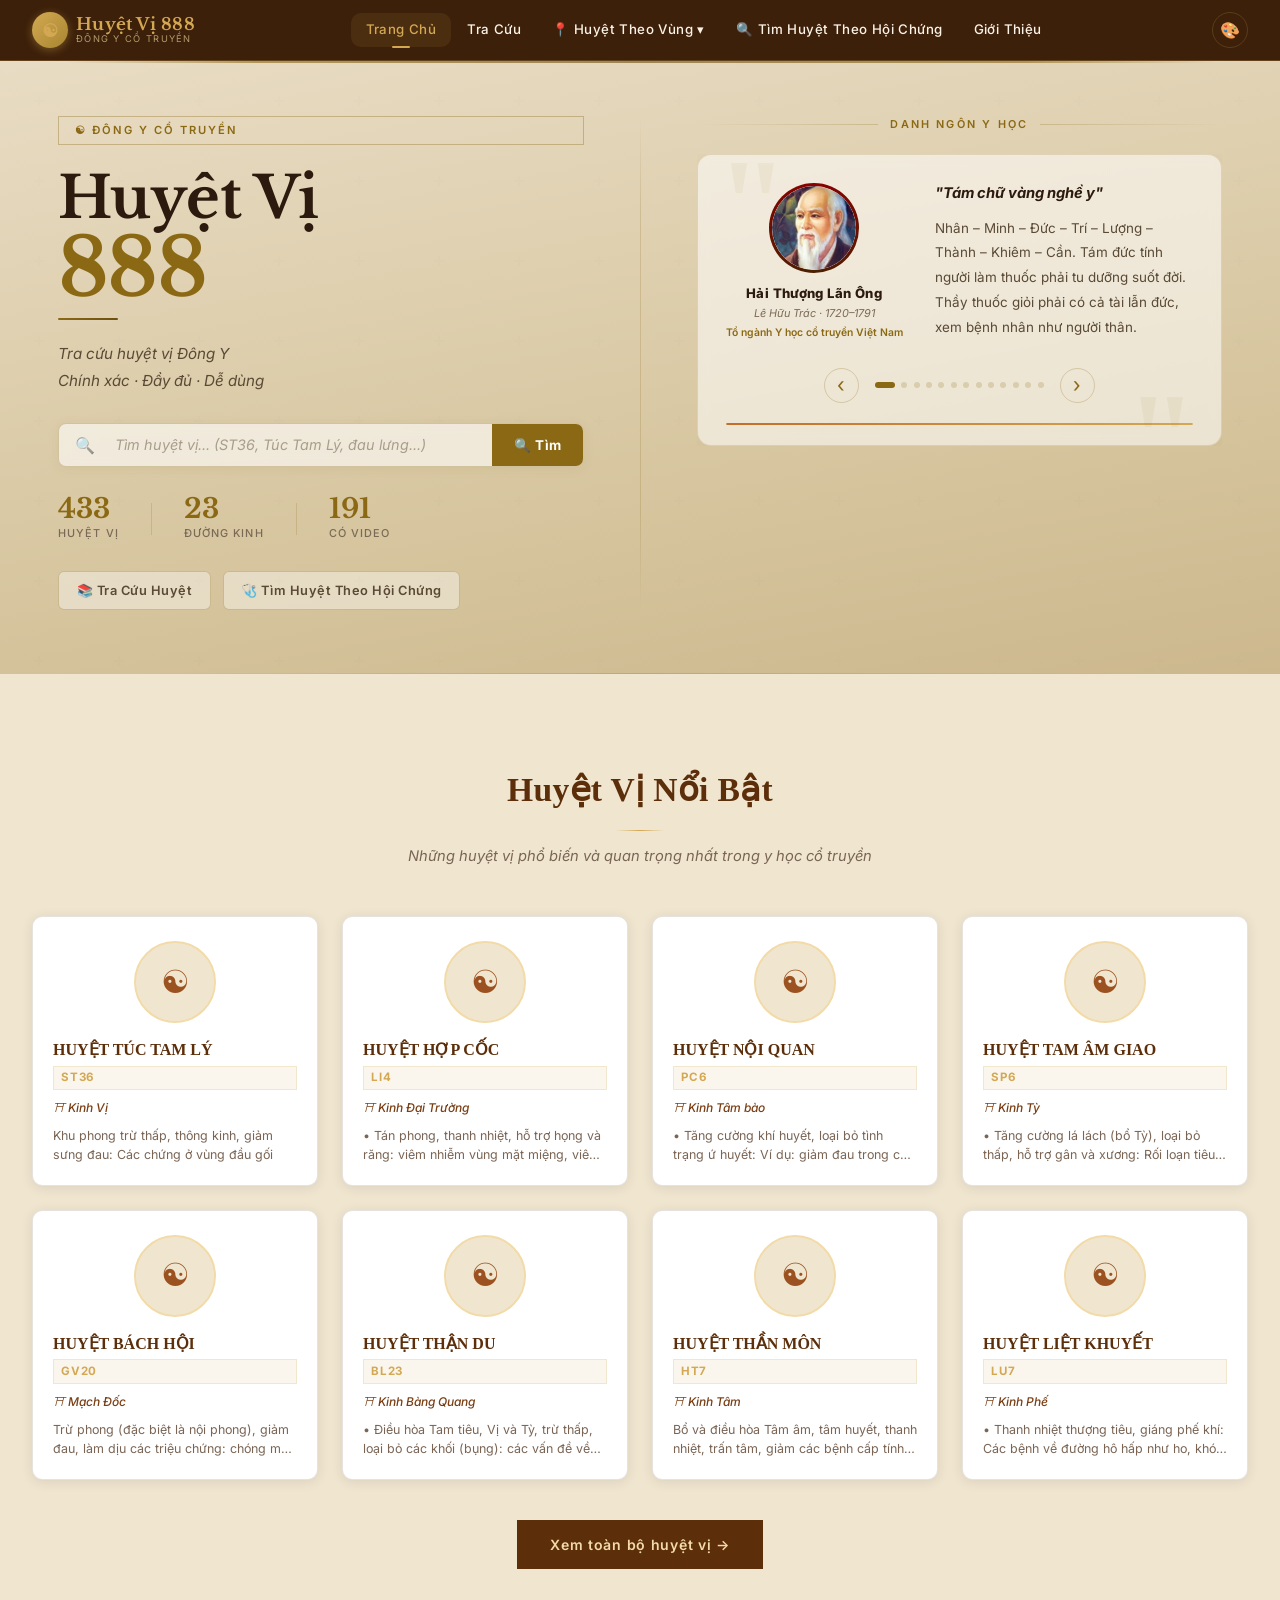
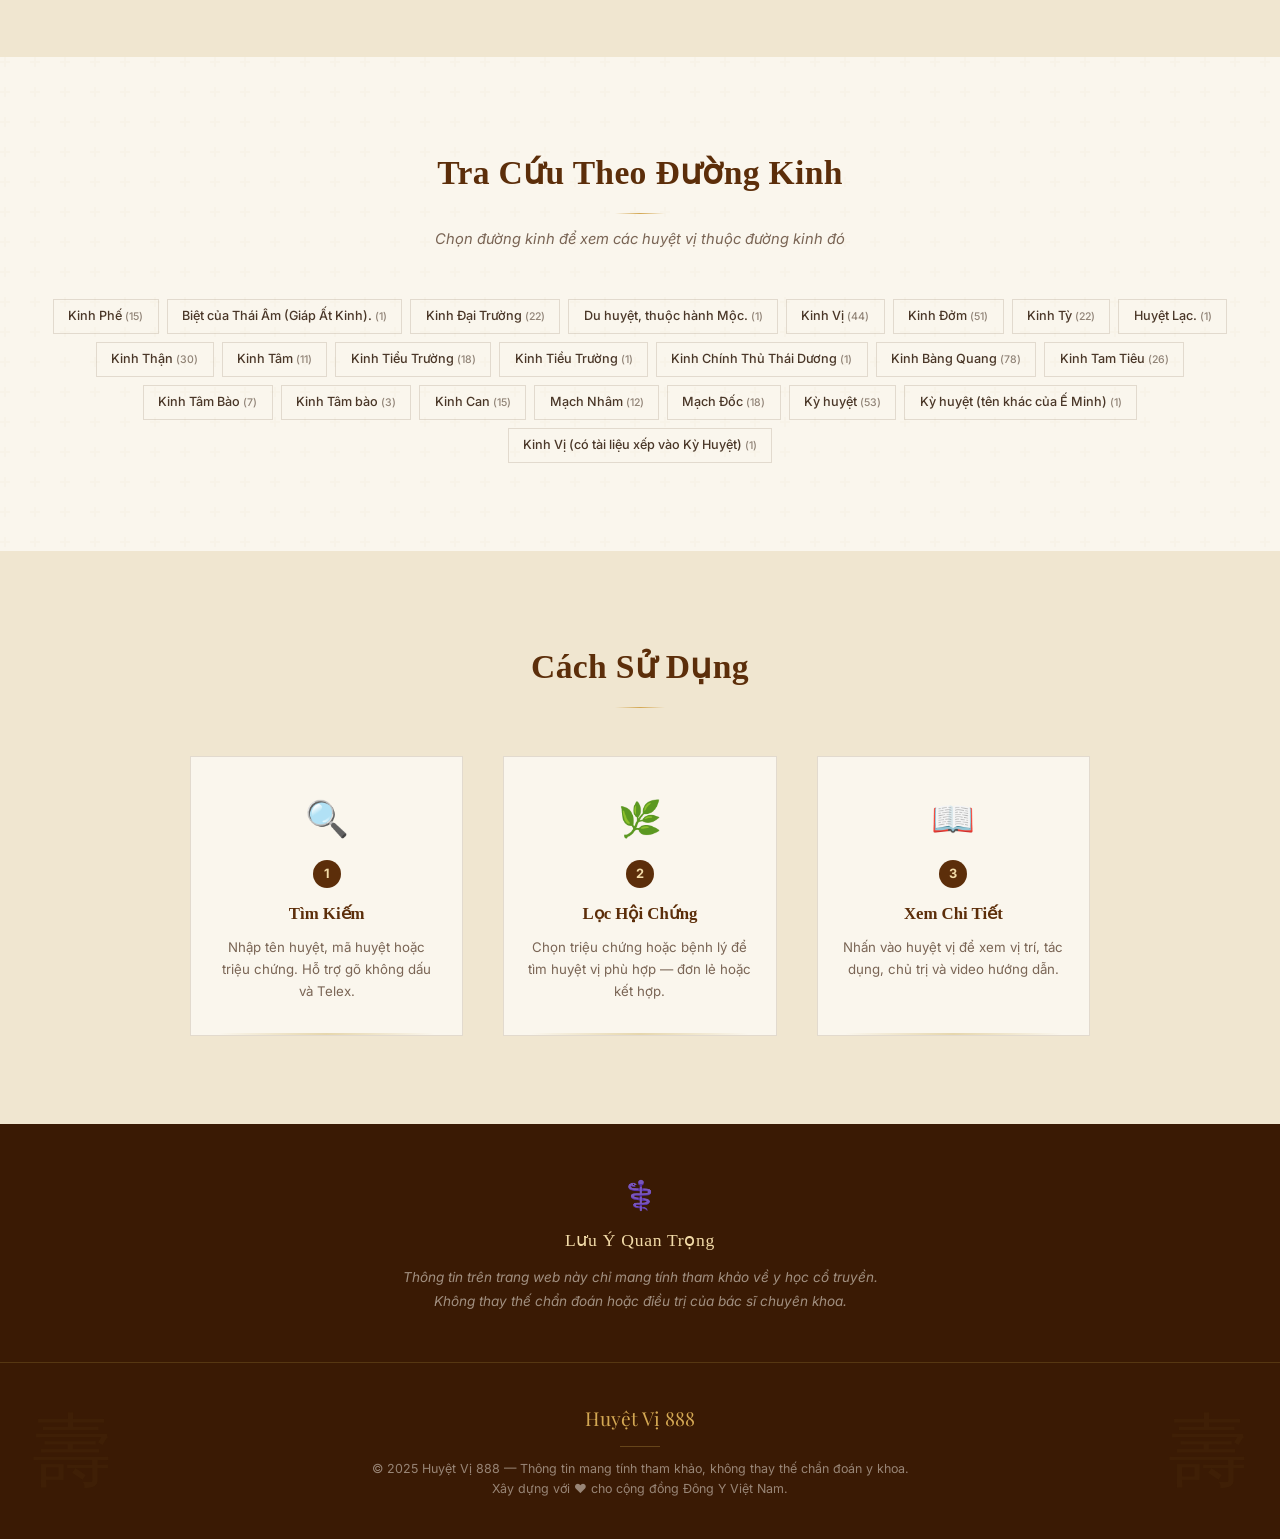
==== commit 59fe5388: "Add files via upload" ====
--- a/index.html
+++ b/index.html
@@ -6,6 +6,8 @@
   <title>Huyệt Vị 888 — Tra cứu huyệt vị Đông Y</title>
   <meta name="description" content="Tra cứu huyệt vị Đông Y chính xác, đầy đủ. Hơn 400 huyệt vị với hình ảnh, vị trí, tác dụng và video hướng dẫn.">
   <link rel="stylesheet" href="assets/css/style.css">
+  <link rel="stylesheet" href="assets/css/hero_override.css">
+
 </head>
 <body>
 
@@ -29,12 +31,48 @@
       <a href="index.html" class="active">Trang Chủ</a>
       <a href="search.html">Tra Cứu</a>
       <div class="map-nav-dropdown" id="map-nav-dd">
-        <button class="map-nav-btn" id="map-nav-btn">🗺️ Huyệt Theo Vùng ▾</button>
-        <div class="map-nav-panel" id="map-nav-panel">
-          <div class="mnd-loading" style="padding:.75rem;color:#aaa;font-size:.82rem;">Đang tải...</div>
-        </div>
-      </div>
-      <a href="benh.html">🔍 Hội Chứng</a>
+  <button class="map-nav-btn" id="map-nav-btn">📍 Huyệt Theo Vùng ▾</button>
+  <div class="map-nav-panel" id="map-nav-panel">
+    <div class="mnd-header">Chọn Vùng Cơ Thể</div>
+    <a class="mnd-item" href="huyet-theo-vung.html">
+      <span class="mnd-icon">🗂️</span>
+      <span class="mnd-name">Tất cả vùng</span>
+      <span class="mnd-badge">408</span>
+    </a>
+    <div class="mnd-divider"></div>
+    <a class="mnd-item" href="huyet-theo-vung.html#dau-mat-co">
+      <span class="mnd-icon">🧠</span>
+      <span class="mnd-name">Đầu – Mặt – Cổ</span>
+      <span class="mnd-badge">88</span>
+    </a>
+    <a class="mnd-item" href="huyet-theo-vung.html#nguc">
+      <span class="mnd-icon">🫁</span>
+      <span class="mnd-name">Ngực</span>
+      <span class="mnd-badge">31</span>
+    </a>
+    <a class="mnd-item" href="huyet-theo-vung.html#bung">
+      <span class="mnd-icon">🫃</span>
+      <span class="mnd-name">Bụng</span>
+      <span class="mnd-badge">48</span>
+    </a>
+    <a class="mnd-item" href="huyet-theo-vung.html#lung">
+      <span class="mnd-icon">🦴</span>
+      <span class="mnd-name">Lưng – Thắt lưng – Xương cùng</span>
+      <span class="mnd-badge">64</span>
+    </a>
+    <a class="mnd-item" href="huyet-theo-vung.html#chi-tren">
+      <span class="mnd-icon">💪</span>
+      <span class="mnd-name">Chi Trên</span>
+      <span class="mnd-badge">85</span>
+    </a>
+    <a class="mnd-item" href="huyet-theo-vung.html#chi-duoi">
+      <span class="mnd-icon">🦵</span>
+      <span class="mnd-name">Chi Dưới</span>
+      <span class="mnd-badge">92</span>
+    </a>
+  </div>
+</div>
+      <a href="benh.html">🔍 Tìm Huyệt Theo Hội Chứng</a>
       <a href="about.html">Giới Thiệu</a>
     </div>
     <div class="theme-switcher" id="theme-switcher" title="Đổi giao diện">
@@ -58,12 +96,18 @@
   <a href="index.html">🏠 Trang Chủ</a>
   <a href="search.html">🔍 Tra Cứu</a>
   <details class="mobile-map-details">
-    <summary>🗺️ Huyệt Theo Vùng</summary>
-    <div id="mobile-map-links" class="mobile-map-links">
-      <a href="map-viewer.html">🗺️ Xem bản đồ huyệt vị →</a>
-    </div>
-  </details>
-  <a href="benh.html">🩺 Hội Chứng</a>
+  <summary>📍 Huyệt Theo Vùng</summary>
+  <div class="mobile-map-links">
+    <a href="huyet-theo-vung.html">🗂️ Tất cả vùng (408 huyệt)</a>
+    <a href="huyet-theo-vung.html#dau-mat-co">🧠 Đầu – Mặt – Cổ (88)</a>
+    <a href="huyet-theo-vung.html#nguc">🫁 Ngực (31)</a>
+    <a href="huyet-theo-vung.html#bung">🫃 Bụng (48)</a>
+    <a href="huyet-theo-vung.html#lung">🦴 Lưng – Thắt lưng (64)</a>
+    <a href="huyet-theo-vung.html#chi-tren">💪 Chi Trên (85)</a>
+    <a href="huyet-theo-vung.html#chi-duoi">🦵 Chi Dưới (92)</a>
+  </div>
+</details>
+  <a href="benh.html">🩺 Tìm Huyệt Theo Hội Chứng</a>
   <a href="about.html">ℹ️ Giới Thiệu</a>
 </div>
 
@@ -148,7 +192,7 @@
         <!-- Nút nhanh -->
         <div class="hv-quick">
           <a href="search.html" class="hv-btn">📚 Tra Cứu Huyệt</a>
-          <a href="benh.html"   class="hv-btn">🩺 Hội Chứng</a>
+          <a href="benh.html"   class="hv-btn">🩺 Tìm Huyệt Theo Hội Chứng</a>
         </div>
       </div>
 
@@ -263,7 +307,7 @@
 
 <!-- FOOTER -->
 <footer>
-  <div class="footer-logo">☯ Huyệt Vị 888</div>
+  <div class="footer-logo">Huyệt Vị 888</div>
   <div class="footer-divider"></div>
   <p class="footer-disclaimer">
     © 2025 Huyệt Vị 888 — Thông tin mang tính tham khảo, không thay thế chẩn đoán y khoa.<br>
@@ -325,43 +369,15 @@
 </script>
 
 <script>
-/* ── Map Nav Dropdown ── */
 (function() {
-  var btn=document.getElementById('map-nav-btn'),dd=document.getElementById('map-nav-dd'),panel=document.getElementById('map-nav-panel');
-  if (!btn||!dd||!panel) return;
-  function getMaps() {
-    try { var raw=localStorage.getItem('huyet888-maps'); if(raw){var d=JSON.parse(raw);if(d&&Array.isArray(d.maps)&&d.maps.length)return Promise.resolve(d.maps);}} catch(e){}
-    return fetch('assets/js/map-data.json').then(function(r){return r.json();}).then(function(d){return(d&&d.maps)?d.maps:[];}).catch(function(){return[];});
-  }
-  function renderMaps(maps) {
-    if (!maps.length){panel.innerHTML='<div class="mnd-empty">Chưa có bản đồ. <a href="admin.html#map">Vào Admin →</a></div>';return;}
-    panel.innerHTML=maps.map(function(m){
-      var thumb=m.imageData?'<img src="'+m.imageData+'" alt="">':'🗺️';
-      return '<a class="mnd-card" href="map-viewer.html?id='+encodeURIComponent(m.id)+'">'
-        +'<div class="mnd-thumb">'+thumb+'</div>'
-        +'<div class="mnd-info"><div class="mnd-name">'+(m.title||'Bản đồ')+'</div>'
-        +'<div class="mnd-count">'+((m.points||[]).length)+' huyệt vị</div></div></a>';
-    }).join('');
-  }
-  function toggle(open){dd.classList.toggle('open',open);if(open)getMaps().then(renderMaps);}
-  btn.addEventListener('click',function(e){e.stopPropagation();toggle(!dd.classList.contains('open'));});
-  document.addEventListener('click',function(){toggle(false);});
-  panel.addEventListener('click',function(e){e.stopPropagation();});
+  const btn = document.getElementById('map-nav-btn');
+  const dd  = document.getElementById('map-nav-dd');
+  if (!btn || !dd) return;
+  btn.addEventListener('click', e => { e.stopPropagation(); dd.classList.toggle('open'); });
+  document.addEventListener('click', () => dd.classList.remove('open'));
+  document.getElementById('map-nav-panel')?.addEventListener('click', e => e.stopPropagation());
 })();
-
-  // Clear button hero search
-  (function(){
-    var inp=document.getElementById('hero-search');
-    var clr=document.getElementById('hero-clear-btn');
-    if(!inp||!clr) return;
-    inp.addEventListener('input',function(){
-      clr.style.display=this.value?'block':'none';
-    });
-    clr.addEventListener('click',function(){
-      inp.value=''; inp.focus(); clr.style.display='none';
-    });
-  })();
-
 </script>
+
 </body>
 </html>
--- a/assets/css/style.css
+++ b/assets/css/style.css
@@ -1906,7 +1906,7 @@
 
 /* ─── ABOUT SECTION MAX-WIDTH ─── */
 .about-section {
-  max-width: 860px !important;
+  max-width: 1200px !important;
   margin: 0 auto !important;
   padding: 3rem 2rem !important;
 }
@@ -2327,3 +2327,233 @@
   .hv-title-888 { font-size: 3.5rem; }
   .hv-stats { gap: 1.25rem; }
 }
+
+/* ── benh-detail: layout giống about.html ── */
+#benh-detail-container .bd-detail-wrap {
+  max-width: 1200px;
+  margin: 0 auto;
+  padding: 2.5rem 2rem 4rem;
+  box-sizing: border-box;
+  width: 100%;
+}
+
+#benh-detail-container .featured-grid {
+  display: grid !important;
+  grid-template-columns: repeat(4, 1fr) !important;
+  gap: 1.25rem !important;
+}
+
+/* Responsive */
+@media (max-width: 1200px) {
+  #benh-detail-container .featured-grid {
+    grid-template-columns: repeat(3, 1fr) !important;
+  }
+}
+@media (max-width: 768px) {
+  #benh-detail-container .bd-detail-wrap {
+    padding: 2rem 1.25rem 3rem;
+  }
+  #benh-detail-container .featured-grid {
+    grid-template-columns: repeat(2, 1fr) !important;
+  }
+  #benh-detail-container .bd-2col-auto {
+    grid-template-columns: 1fr !important;
+  }
+}
+@media (max-width: 480px) {
+  #benh-detail-container .bd-detail-wrap {
+    padding: 1.5rem 1rem 3rem;
+  }
+  #benh-detail-container .featured-grid {
+    grid-template-columns: repeat(2, 1fr) !important;
+  }
+}
+
+/* =====================================================
+   1. BROWN THEME MẶC ĐỊNH
+   ===================================================== */
+:root {
+  --jade:      #5c2e0a;
+  --jade-dark: #3a1c06;
+  --jade-mid:  #7a3e10;
+  --jade-light:#9a5020;
+  --gold:      #d4a853;
+  --gold-light:#e8c470;
+  --gold-pale: #f2dba8;
+  --cream:     #faf3e8;
+  --cream-dark:#f0e6d0;
+}
+
+/* =====================================================
+   2. NAVBAR ĐỔI MÀU THEO THEME
+   ===================================================== */
+
+/* Mặc định (brown) */
+#navbar {
+  background: rgba(58, 28, 6, 0.98) !important;
+  border-bottom-color: rgba(212,168,83,0.25) !important;
+}
+#navbar.scrolled {
+  box-shadow: 0 4px 30px rgba(0,0,0,0.5) !important;
+  border-bottom-color: rgba(212,168,83,0.4) !important;
+}
+#mobile-nav {
+  background: var(--jade-dark) !important;
+  border-bottom-color: rgba(212,168,83,0.2) !important;
+}
+
+/* Theme Jade */
+body[data-theme="jade"] #navbar {
+  background: rgba(15, 37, 32, 0.98) !important;
+  border-bottom-color: rgba(201,168,76,0.25) !important;
+}
+body[data-theme="jade"] #navbar.scrolled {
+  border-bottom-color: rgba(201,168,76,0.4) !important;
+}
+body[data-theme="jade"] #mobile-nav {
+  background: #0f2520 !important;
+}
+
+/* Theme Brown */
+body[data-theme="brown"] #navbar {
+  background: rgba(58, 28, 6, 0.98) !important;
+  border-bottom-color: rgba(212,168,83,0.25) !important;
+}
+body[data-theme="brown"] #navbar.scrolled {
+  border-bottom-color: rgba(212,168,83,0.4) !important;
+}
+body[data-theme="brown"] #mobile-nav {
+  background: #3a1c06 !important;
+}
+
+/* Theme Red */
+body[data-theme="red"] #navbar {
+  background: rgba(77, 13, 13, 0.98) !important;
+  border-bottom-color: rgba(224,176,80,0.25) !important;
+}
+body[data-theme="red"] #navbar.scrolled {
+  border-bottom-color: rgba(224,176,80,0.4) !important;
+}
+body[data-theme="red"] #mobile-nav {
+  background: #4d0d0d !important;
+}
+
+/* Theme Ink */
+body[data-theme="ink"] #navbar {
+  background: rgba(13, 13, 26, 0.98) !important;
+  border-bottom-color: rgba(184,150,12,0.25) !important;
+}
+body[data-theme="ink"] #navbar.scrolled {
+  border-bottom-color: rgba(184,150,12,0.4) !important;
+}
+body[data-theme="ink"] #mobile-nav {
+  background: #0d0d1a !important;
+}
+
+/* =====================================================
+   3. TẤT CẢ TRANG CHI TIẾT — max-width 1200px
+   ===================================================== */
+.detail-section,
+.benh-detail-wrap,
+#benh-detail-container .bd-detail-wrap,
+.about-section,
+.search-section,
+.filter-section,
+.benh-page-wrap,
+.filter-page-wrap,
+.viewer-body {
+  max-width: 1200px !important;
+  margin-left: auto !important;
+  margin-right: auto !important;
+  padding-left: 2rem !important;
+  padding-right: 2rem !important;
+  box-sizing: border-box;
+  width: 100%;
+}
+
+#results-grid,
+#benh-grid,
+#filter-results-grid {
+  display: grid !important;
+  grid-template-columns: repeat(4, 1fr) !important;
+  gap: 1.25rem !important;
+  max-width: 100% !important;
+  padding: 0 !important;
+  margin: 0 !important;
+}
+
+#benh-detail-container .featured-grid {
+  display: grid !important;
+  grid-template-columns: repeat(4, 1fr) !important;
+  gap: 1.25rem !important;
+}
+
+/* =====================================================
+   RESPONSIVE
+   ===================================================== */
+@media (max-width: 1100px) {
+  #results-grid,
+  #benh-grid,
+  #filter-results-grid,
+  #benh-detail-container .featured-grid {
+    grid-template-columns: repeat(3, 1fr) !important;
+  }
+}
+
+@media (max-width: 768px) {
+  .detail-section,
+  .benh-detail-wrap,
+  #benh-detail-container .bd-detail-wrap,
+  .about-section,
+  .search-section,
+  .filter-section,
+  .benh-page-wrap,
+  .viewer-body {
+    padding-left: 1.25rem !important;
+    padding-right: 1.25rem !important;
+  }
+
+  #results-grid,
+  #benh-grid,
+  #filter-results-grid,
+  #benh-detail-container .featured-grid {
+    grid-template-columns: repeat(2, 1fr) !important;
+  }
+
+  .detail-split-row {
+    grid-template-columns: 1fr !important;
+  }
+  .detail-split-col:last-child {
+    border-left: none !important;
+    padding-left: 0 !important;
+    border-top: 1px solid rgba(0,0,0,0.08);
+    padding-top: 1rem;
+  }
+  .bd-2col-auto {
+    grid-template-columns: 1fr !important;
+  }
+}
+
+@media (max-width: 480px) {
+  .detail-section,
+  .benh-detail-wrap,
+  #benh-detail-container .bd-detail-wrap,
+  .about-section,
+  .search-section,
+  .filter-section,
+  .benh-page-wrap,
+  .viewer-body {
+    padding-left: 1rem !important;
+    padding-right: 1rem !important;
+  }
+
+  #results-grid,
+  #benh-grid,
+  #filter-results-grid {
+    grid-template-columns: 1fr !important;
+  }
+
+  #benh-detail-container .featured-grid {
+    grid-template-columns: repeat(2, 1fr) !important;
+  }
+}
--- a/assets/css/hero_override.css
+++ b/assets/css/hero_override.css
@@ -0,0 +1,405 @@
+/* =================================================================
+   HERO MỚI — Phong cách Giấy Cổ · Thanh Nhã
+   Thay thế toàn bộ file: assets/css/hero_override.css
+   Hỗ trợ 4 theme: brown (mặc định), jade, red, ink
+   ================================================================= */
+
+/* ── Tắt toàn bộ trang trí cũ ── */
+.hv-bg,
+.hv-lines,
+.hv-drum,
+.hv-drum-1,
+.hv-drum-2,
+.hv-corner,
+.hv-tl, .hv-tr, .hv-bl, .hv-br,
+.hv-hz,
+.hv-wave,
+.hero-orb-left {
+  display: none !important;
+}
+
+/* ═══════════════════════════════════════════
+   1. NỀN HERO — MẶC ĐỊNH (BROWN)
+   ═══════════════════════════════════════════ */
+.hero-viet {
+  background:
+    url("data:image/svg+xml,%3Csvg width='80' height='80' viewBox='0 0 80 80' xmlns='http://www.w3.org/2000/svg'%3E%3Cg fill='%23b8960c' fill-opacity='0.03'%3E%3Cpath d='M40 40v-4h-2v4h-4v2h4v4h2v-4h4v-2h-4z'/%3E%3C/g%3E%3C/svg%3E"),
+    linear-gradient(
+      170deg,
+      #e8dcc4 0%,
+      #dfd0b0 35%,
+      #d6c59e 65%,
+      #cdb88e 100%
+    );
+  min-height: auto;
+  padding-bottom: 0;
+  position: relative;
+}
+
+/* Viền trên */
+.hero-viet::before {
+  content: '';
+  position: absolute;
+  top: 0; left: 0; right: 0;
+  height: 3px;
+  background: linear-gradient(
+    90deg,
+    transparent 5%,
+    var(--hero-accent, #8b6914) 20%,
+    var(--hero-accent-dark, #6b5010) 50%,
+    var(--hero-accent, #8b6914) 80%,
+    transparent 95%
+  );
+  opacity: 0.6;
+}
+
+/* Viền dưới */
+.hero-viet::after {
+  content: '';
+  position: absolute;
+  bottom: 0; left: 0; right: 0;
+  height: 1px;
+  background: linear-gradient(
+    90deg,
+    transparent 10%,
+    rgba(var(--hero-accent-rgb, 139,105,20), 0.25) 50%,
+    transparent 90%
+  );
+}
+
+/* ═══════════════════════════════════════════
+   2. CSS VARIABLES THEO THEME
+   ═══════════════════════════════════════════ */
+
+/* ── Brown (mặc định) ── */
+:root,
+body[data-theme="brown"] {
+  --hero-bg-1: #e8dcc4;
+  --hero-bg-2: #dfd0b0;
+  --hero-bg-3: #d6c59e;
+  --hero-bg-4: #cdb88e;
+  --hero-accent: #8b6914;
+  --hero-accent-dark: #6b5010;
+  --hero-accent-rgb: 139,105,20;
+  --hero-text: #2c1a0e;
+  --hero-text-soft: #5a4a35;
+  --hero-text-muted: #7a6a55;
+  --hero-card-bg: rgba(255,255,255,0.55);
+  --hero-card-border: rgba(139,105,20,0.18);
+  --hero-input-bg: rgba(255,255,255,0.6);
+  --hero-btn-bg: #8b6914;
+  --hero-btn-hover: #a37d1a;
+  --hero-btn-text: #fff;
+  --hero-divider: rgba(139,105,20,0.2);
+}
+
+/* ── Jade ── */
+body[data-theme="jade"] {
+  --hero-bg-1: #c8d8d0;
+  --hero-bg-2: #b8ccbe;
+  --hero-bg-3: #a8bfad;
+  --hero-bg-4: #98b29e;
+  --hero-accent: #1a5c44;
+  --hero-accent-dark: #0f3d2e;
+  --hero-accent-rgb: 26,92,68;
+  --hero-text: #0f2520;
+  --hero-text-soft: #2a4a3a;
+  --hero-text-muted: #4a6a58;
+  --hero-card-bg: rgba(255,255,255,0.55);
+  --hero-card-border: rgba(26,92,68,0.18);
+  --hero-input-bg: rgba(255,255,255,0.6);
+  --hero-btn-bg: #1a5c44;
+  --hero-btn-hover: #24785a;
+  --hero-btn-text: #e8f0ec;
+  --hero-divider: rgba(26,92,68,0.2);
+}
+
+/* ── Red ── */
+body[data-theme="red"] {
+  --hero-bg-1: #e0cec8;
+  --hero-bg-2: #d5bfb5;
+  --hero-bg-3: #cbb0a2;
+  --hero-bg-4: #c0a090;
+  --hero-accent: #8b2020;
+  --hero-accent-dark: #6a1515;
+  --hero-accent-rgb: 139,32,32;
+  --hero-text: #2a0e0e;
+  --hero-text-soft: #5a3030;
+  --hero-text-muted: #7a5555;
+  --hero-card-bg: rgba(255,255,255,0.55);
+  --hero-card-border: rgba(139,32,32,0.18);
+  --hero-input-bg: rgba(255,255,255,0.6);
+  --hero-btn-bg: #8b2020;
+  --hero-btn-hover: #a52a2a;
+  --hero-btn-text: #fce8e8;
+  --hero-divider: rgba(139,32,32,0.2);
+}
+
+/* ── Ink ── */
+body[data-theme="ink"] {
+  --hero-bg-1: #c8c8d5;
+  --hero-bg-2: #b5b5c8;
+  --hero-bg-3: #a2a2bb;
+  --hero-bg-4: #9090ae;
+  --hero-accent: #3a3a6a;
+  --hero-accent-dark: #25254a;
+  --hero-accent-rgb: 58,58,106;
+  --hero-text: #0d0d1a;
+  --hero-text-soft: #2a2a45;
+  --hero-text-muted: #555570;
+  --hero-card-bg: rgba(255,255,255,0.55);
+  --hero-card-border: rgba(58,58,106,0.18);
+  --hero-input-bg: rgba(255,255,255,0.6);
+  --hero-btn-bg: #3a3a6a;
+  --hero-btn-hover: #4a4a80;
+  --hero-btn-text: #e0e0f0;
+  --hero-divider: rgba(58,58,106,0.2);
+}
+
+/* ═══════════════════════════════════════════
+   3. ÁP DỤNG VARIABLES VÀO HERO
+   ═══════════════════════════════════════════ */
+
+/* ── Nền thay đổi theo theme ── */
+.hero-viet {
+  background:
+    url("data:image/svg+xml,%3Csvg width='80' height='80' viewBox='0 0 80 80' xmlns='http://www.w3.org/2000/svg'%3E%3Cg fill='%23888' fill-opacity='0.025'%3E%3Cpath d='M40 40v-4h-2v4h-4v2h4v4h2v-4h4v-2h-4z'/%3E%3C/g%3E%3C/svg%3E"),
+    linear-gradient(
+      170deg,
+      var(--hero-bg-1) 0%,
+      var(--hero-bg-2) 35%,
+      var(--hero-bg-3) 65%,
+      var(--hero-bg-4) 100%
+    ) !important;
+}
+
+/* ── Layout ── */
+.hv-inner {
+  padding: 3.5rem 3rem 4rem;
+  align-items: flex-start;
+}
+
+/* ── Badge ── */
+.hv-badge {
+  background: transparent;
+  border: 1.5px solid rgba(var(--hero-accent-rgb), 0.35);
+  color: var(--hero-accent);
+  font-weight: 600;
+  letter-spacing: 0.18em;
+}
+
+/* ── Tiêu đề ── */
+.hv-title-main {
+  color: var(--hero-text);
+  text-shadow: none;
+  font-weight: 800;
+  font-size: clamp(2.2rem, 5vw, 3.6rem);
+}
+
+.hv-title-888 {
+  color: var(--hero-accent);
+  text-shadow: none;
+  font-weight: 900;
+  font-size: clamp(2.8rem, 7vw, 5rem);
+  position: relative;
+}
+
+.hv-title-888::after {
+  content: '';
+  display: block;
+  width: 60px; height: 2px;
+  background: linear-gradient(90deg, var(--hero-accent), var(--hero-accent-dark));
+  margin-top: 0.6rem;
+  border-radius: 1px;
+}
+
+/* ── Subtitle ── */
+.hv-subtitle {
+  color: var(--hero-text-soft);
+  font-style: italic;
+  font-size: clamp(0.85rem, 1.5vw, 0.95rem);
+  line-height: 1.8;
+}
+
+/* ── Search form ── */
+.hv-search-wrap {
+  background: var(--hero-input-bg);
+  border: 1.5px solid rgba(var(--hero-accent-rgb), 0.3);
+  border-radius: 8px;
+  box-shadow: 0 2px 12px rgba(var(--hero-accent-rgb), 0.08);
+  backdrop-filter: blur(6px);
+}
+.hv-search-wrap:focus-within {
+  border-color: var(--hero-accent);
+  box-shadow:
+    0 2px 16px rgba(var(--hero-accent-rgb), 0.12),
+    0 0 0 3px rgba(var(--hero-accent-rgb), 0.06);
+}
+.hv-search-icon {
+  color: var(--hero-accent);
+  opacity: 0.6;
+}
+.hv-search-wrap input {
+  color: var(--hero-text);
+  font-size: 0.9rem;
+}
+.hv-search-wrap input::placeholder {
+  color: var(--hero-text-muted);
+  opacity: 0.6;
+  font-style: italic;
+}
+.hv-clear-btn { color: var(--hero-text-muted); }
+.hv-clear-btn:hover { color: var(--hero-accent); }
+.hv-search-btn {
+  background: var(--hero-btn-bg);
+  color: var(--hero-btn-text);
+  font-weight: 700;
+  letter-spacing: 0.04em;
+  border-left: 1px solid rgba(var(--hero-accent-rgb), 0.15);
+}
+.hv-search-btn:hover {
+  background: var(--hero-btn-hover);
+}
+
+/* ── Thống kê ── */
+.hv-stat-num {
+  color: var(--hero-accent);
+  text-shadow: none;
+  font-weight: 800;
+  font-size: 1.7rem;
+}
+.hv-stat-lbl {
+  color: var(--hero-text-muted);
+  font-size: 0.68rem;
+  font-weight: 500;
+}
+.hv-stat-div {
+  background: var(--hero-divider);
+}
+
+/* ── Nút nhanh ── */
+.hv-btn {
+  border: 1.5px solid rgba(var(--hero-accent-rgb), 0.3);
+  color: var(--hero-text-soft);
+  background: rgba(255,255,255,0.4);
+  border-radius: 6px;
+  font-weight: 600;
+}
+.hv-btn:hover {
+  background: var(--hero-btn-bg);
+  border-color: var(--hero-btn-bg);
+  color: var(--hero-btn-text);
+}
+
+/* ── Đường phân cách dọc ── */
+.hv-divider-v {
+  background: linear-gradient(
+    to bottom,
+    transparent,
+    var(--hero-divider) 20%,
+    var(--hero-divider) 80%,
+    transparent
+  );
+}
+
+/* ── Slide label ── */
+.hv-sl-txt {
+  color: var(--hero-accent);
+  font-weight: 600;
+}
+.hv-sl-line {
+  background: linear-gradient(90deg, transparent, rgba(var(--hero-accent-rgb), 0.25));
+}
+.hv-sl-line:last-child {
+  background: linear-gradient(90deg, rgba(var(--hero-accent-rgb), 0.25), transparent);
+}
+
+/* ═══════════════════════════════════════════
+   4. DANH Y SLIDER TRONG HERO
+   ═══════════════════════════════════════════ */
+.hv-right .dy-quote-box {
+  background: var(--hero-card-bg);
+  border: 1px solid var(--hero-card-border);
+  border-radius: 14px;
+  box-shadow: 0 2px 16px rgba(var(--hero-accent-rgb), 0.06);
+  backdrop-filter: blur(6px);
+}
+.hv-right .dy-quote-box:hover {
+  box-shadow: 0 4px 24px rgba(var(--hero-accent-rgb), 0.1);
+}
+.hv-right .dy-quote-mark-open,
+.hv-right .dy-quote-mark-close {
+  color: rgba(var(--hero-accent-rgb), 0.06);
+}
+.hv-right .dy-alias {
+  color: var(--hero-text);
+  font-weight: 800;
+}
+.hv-right .dy-realname {
+  color: var(--hero-text-muted);
+}
+.hv-right .dy-role {
+  color: var(--hero-accent);
+}
+.hv-right .dy-quote-title {
+  color: var(--hero-text);
+  font-size: 0.92rem;
+}
+.hv-right .dy-quote-body {
+  color: var(--hero-text-soft);
+  font-size: 0.84rem;
+  line-height: 1.85;
+}
+.hv-right .dy-nav-btn {
+  border-color: rgba(var(--hero-accent-rgb), 0.25);
+  color: var(--hero-accent);
+}
+.hv-right .dy-nav-btn:hover {
+  background: var(--hero-btn-bg);
+  color: var(--hero-btn-text);
+  border-color: var(--hero-btn-bg);
+}
+.hv-right .dy-dot {
+  background: rgba(var(--hero-accent-rgb), 0.2);
+}
+.hv-right .dy-dot.active {
+  background: var(--hero-accent);
+}
+.hv-right .dy-progress-wrap {
+  background: rgba(var(--hero-accent-rgb), 0.1);
+}
+.hv-right .dy-avatar-ring {
+  background: linear-gradient(
+    135deg,
+    var(--hero-accent) 0%,
+    var(--hero-accent-dark) 50%,
+    var(--hero-accent) 100%
+  );
+}
+
+/* ═══════════════════════════════════════════
+   5. RESPONSIVE
+   ═══════════════════════════════════════════ */
+@media (max-width: 900px) {
+  .hv-inner {
+    padding: 3rem 1.5rem 3.5rem;
+  }
+  .hv-divider-v {
+    background: linear-gradient(
+      90deg,
+      transparent,
+      var(--hero-divider),
+      transparent
+    ) !important;
+  }
+  .hv-title-888::after {
+    margin-left: auto;
+    margin-right: auto;
+  }
+}
+
+@media (max-width: 600px) {
+  .hv-inner {
+    padding: 2.5rem 1.25rem 3rem;
+  }
+}
